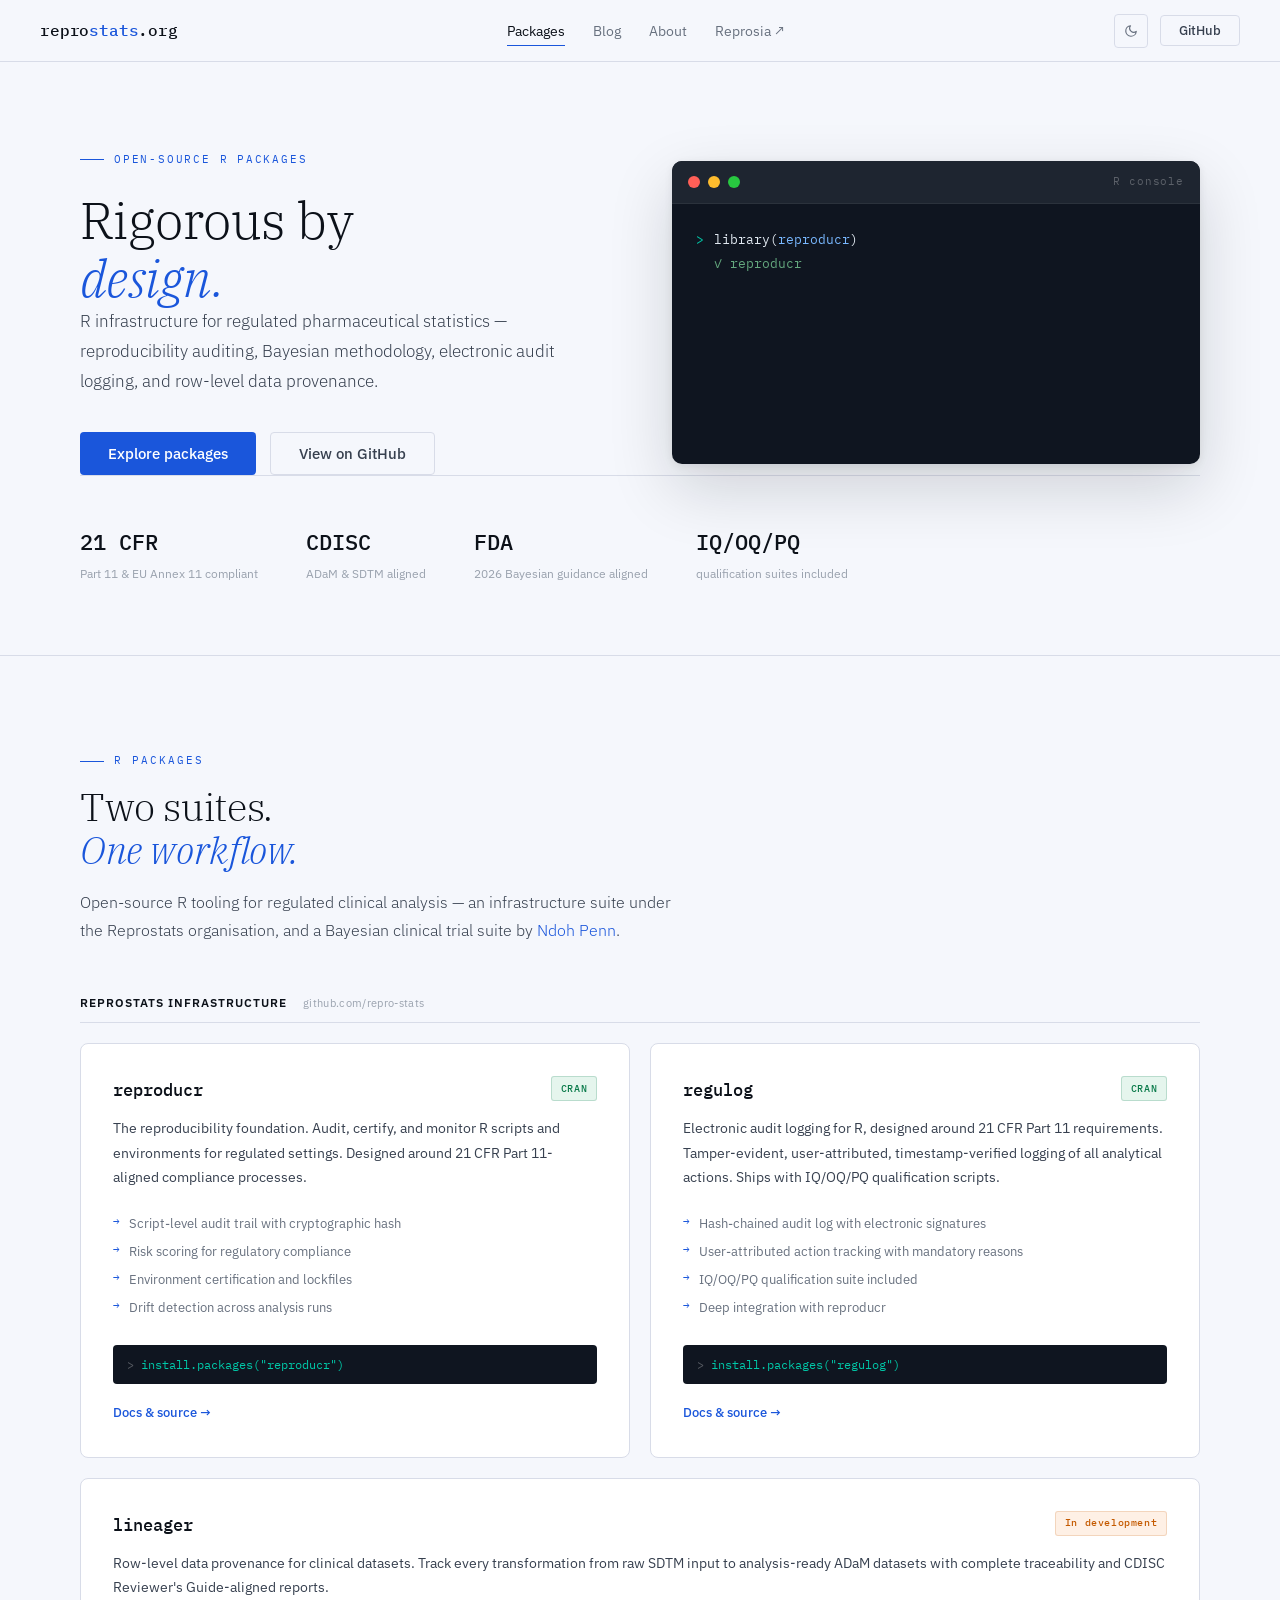
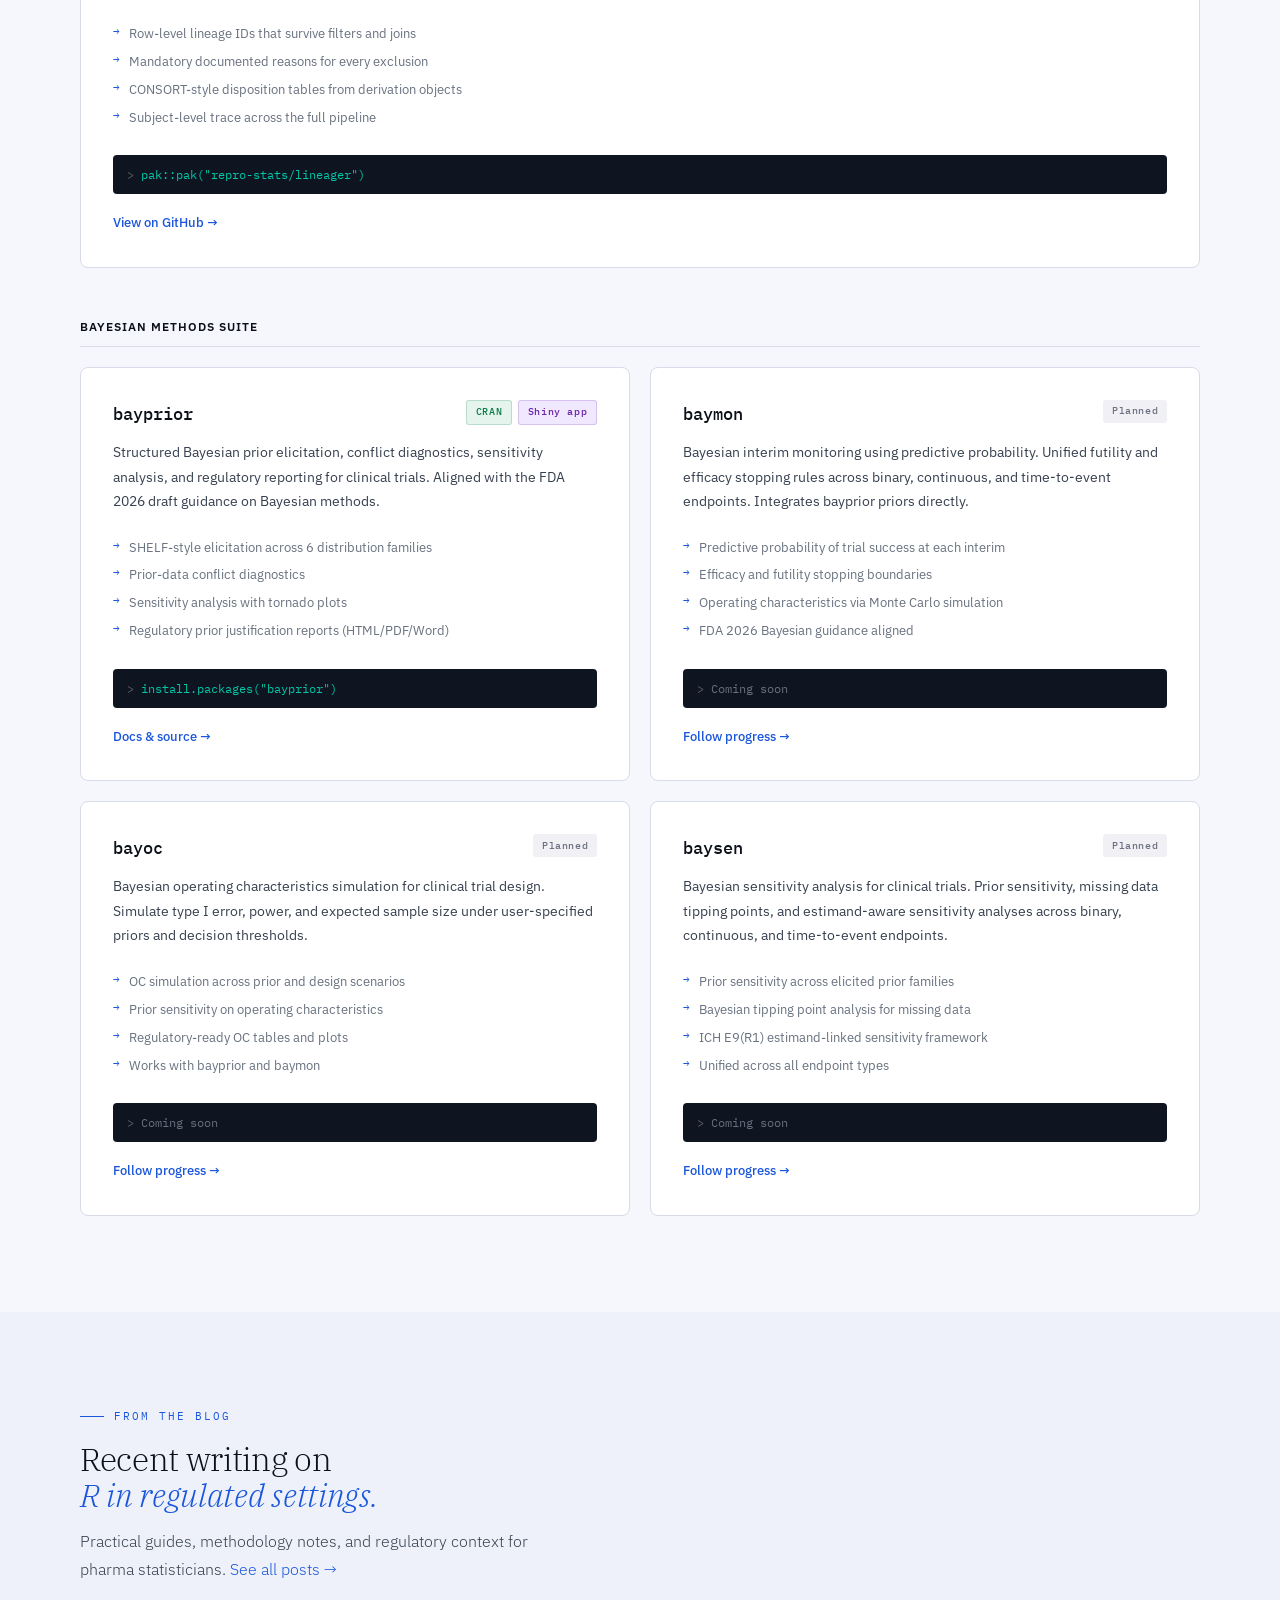
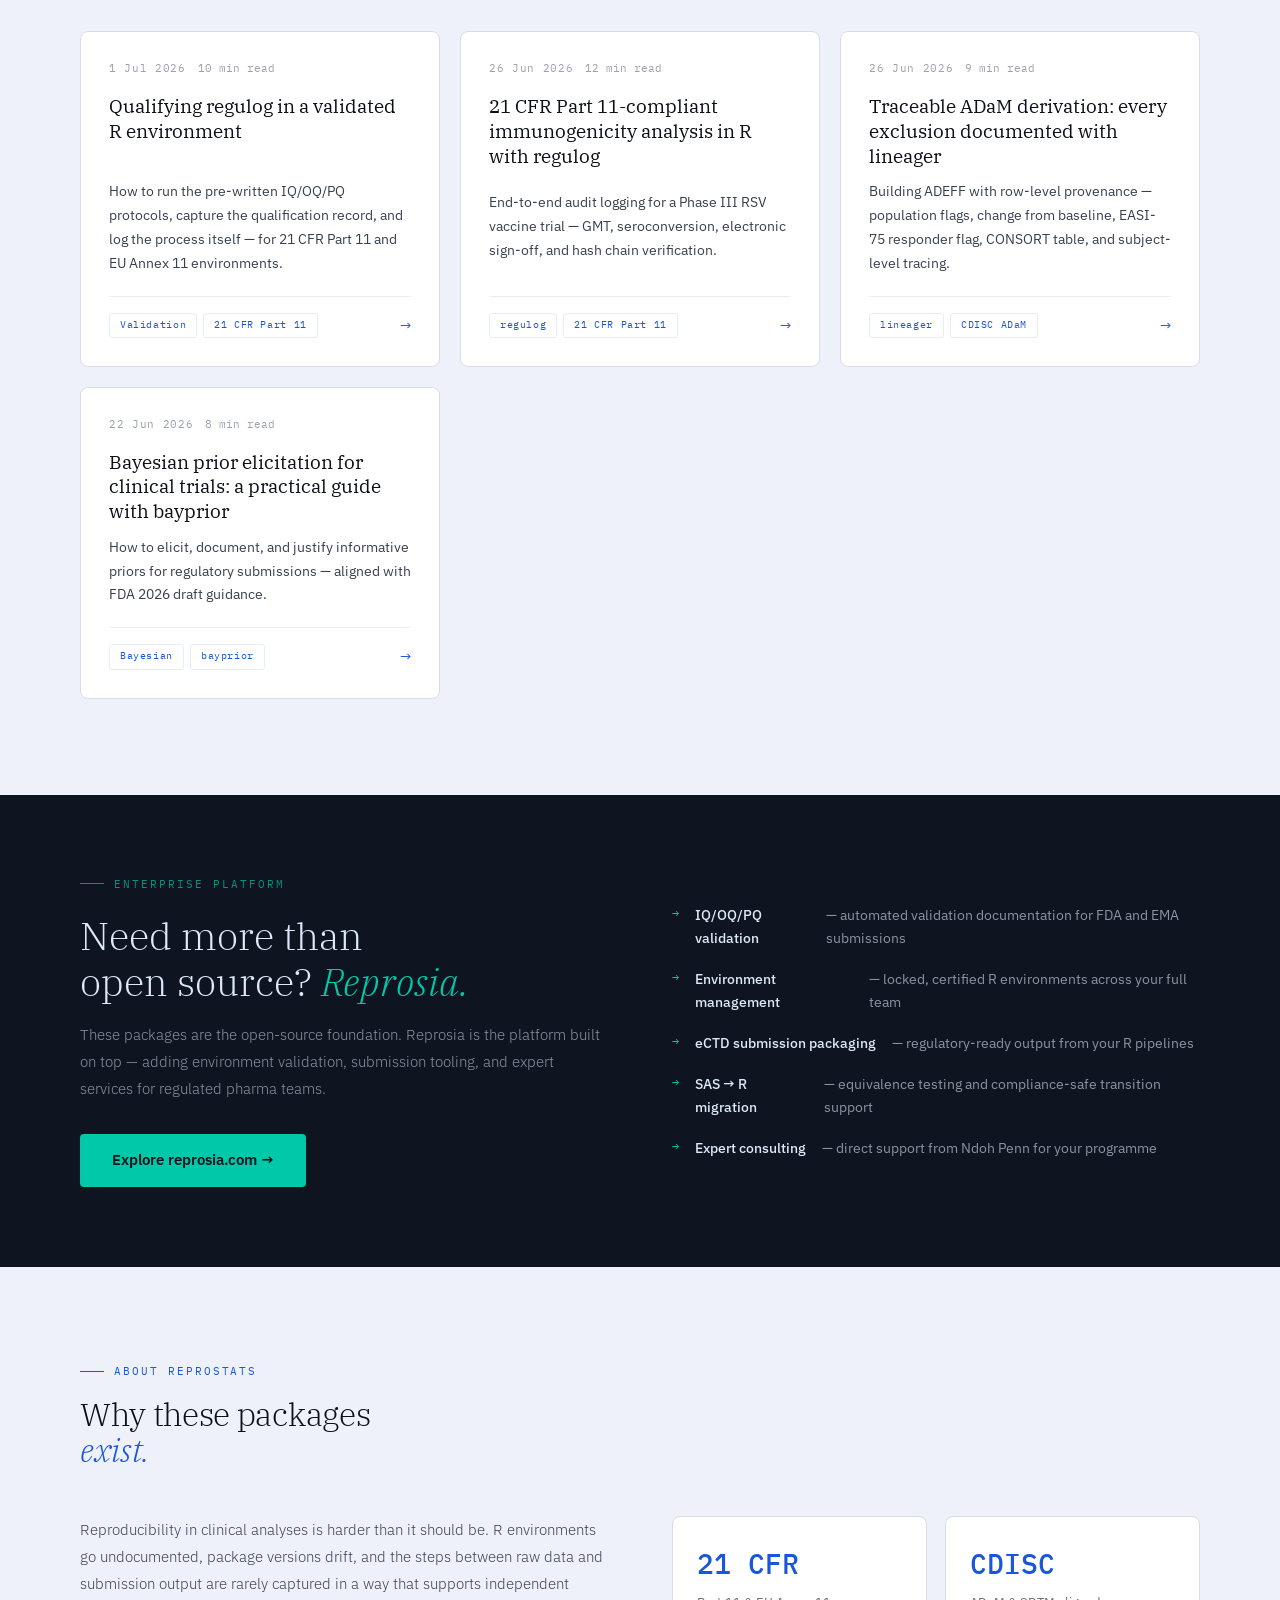
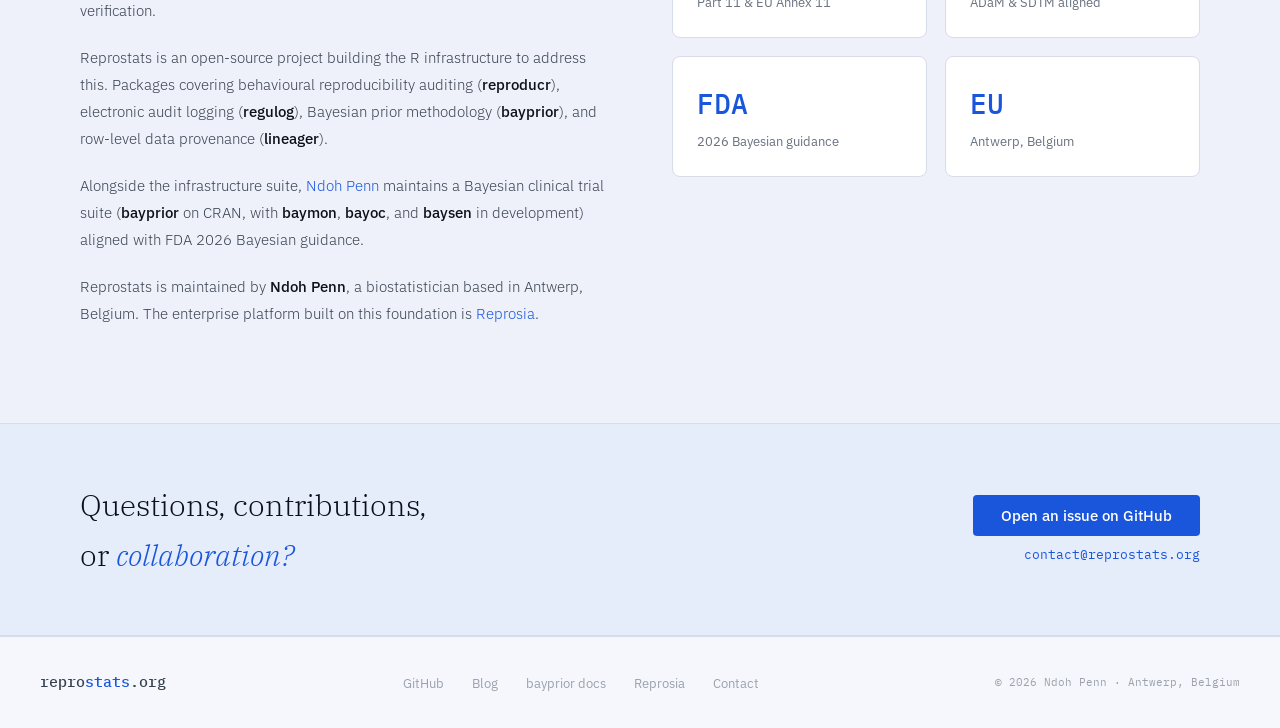
==== index.html @ 1f1418d9 "Update regulog status to CRAN across index.html" ====
<!DOCTYPE html>
<html lang="en" data-theme="light">
<head>
  <meta charset="UTF-8">
  <meta name="viewport" content="width=device-width, initial-scale=1.0">
  <title>Reprostats — Open-Source R for Rigorous Pharma Statistics</title>
  <meta name="description" content="Open-source R packages for reproducible, regulation-ready pharmaceutical data science.">

  <!-- Favicon -->
  <link rel="icon" type="image/svg+xml" href="/favicon.svg">
  <link rel="icon" type="image/x-icon" href="/favicon.ico" sizes="16x16 32x32 48x48">
  <link rel="apple-touch-icon" sizes="180x180" href="/apple-touch-icon.png">
  <link rel="icon" type="image/png" sizes="192x192" href="/favicon-192.png">
  <link rel="icon" type="image/png" sizes="512x512" href="/favicon-512.png">
  <link rel="manifest" href="/site.webmanifest">
  <meta name="theme-color" content="#1a56db">

  <!-- Open Graph / LinkedIn / Discord preview -->
  <meta property="og:type"        content="website" />
  <meta property="og:url"         content="https://reprostats.org/" />
  <meta property="og:site_name"   content="Reprostats" />
  <meta property="og:title"       content="Reprostats — R infrastructure for regulated data science" />
  <meta property="og:description" content="Open-source R packages for reproducibility, audit logging, and data provenance in regulated environments. Explore the docs →">
  <meta property="og:image"       content="https://reprostats.org/logo-social.png" />
  <meta property="og:image:width"  content="1200" />
  <meta property="og:image:height" content="630" />
  <meta property="og:image:alt"   content="Reprostats — reproducible, auditable, traceable" />
  <meta name="twitter:card"       content="summary_large_image" />
  <meta name="twitter:site"       content="@reprostats" />
  <meta name="twitter:title"      content="Reprostats — R infrastructure for regulated data science" />
  <meta name="twitter:description" content="Open-source R packages for reproducibility, audit logging, and data provenance in regulated environments. Explore the docs →">
  <meta name="twitter:image"      content="https://reprostats.org/logo-social.png" />
  <link rel="preconnect" href="https://fonts.googleapis.com">
  <link rel="preconnect" href="https://fonts.gstatic.com" crossorigin>
  <link href="https://fonts.googleapis.com/css2?family=IBM+Plex+Mono:ital,wght@0,400;0,500;1,400&family=IBM+Plex+Sans:wght@300;400;500;600&family=IBM+Plex+Serif:ital,wght@0,300;0,400;0,500;1,300;1,400&display=swap" rel="stylesheet">
  <link rel="stylesheet" href="style.css">
  <style>
    .hero { padding:5.5rem 2.5rem 4.5rem; border-bottom:1px solid var(--rule); }
    .hero-inner { max-width:1120px; margin:0 auto; display:grid; grid-template-columns:1fr 1fr; gap:4rem; align-items:center; }
    .hero-eyebrow { font-family:'IBM Plex Mono',monospace; font-size:0.7rem; color:var(--accent); letter-spacing:0.16em; text-transform:uppercase; margin-bottom:1.5rem; display:flex; align-items:center; gap:0.625rem; }
    .hero-eyebrow::before { content:''; display:block; width:1.5rem; height:1px; background:var(--accent); }
    .hero-sub { font-size:1.0625rem; color:var(--ink-mid); line-height:1.75; margin-bottom:2.25rem; font-weight:300; max-width:480px; }
    .hero-stats-row { max-width:1120px; margin:0 auto; padding-top:3rem; border-top:1px solid var(--rule); display:flex; gap:3rem; flex-wrap:wrap; }
    .hstat-num { font-family:'IBM Plex Mono',monospace; font-size:1.375rem; font-weight:500; color:var(--ink); margin-bottom:0.125rem; }
    .hstat-label { font-size:0.78rem; color:var(--ink-faint); }
    .pkg-grid { display:grid; grid-template-columns:repeat(2,1fr); gap:1.25rem; }
    @media(max-width:768px){ .pkg-grid{grid-template-columns:1fr;} }
    .pkg-suite-label {
      display: flex; align-items: baseline; gap: 1rem;
      margin-bottom: 1.25rem; padding-bottom: 0.6rem;
      border-bottom: 1.5px solid var(--rule);
    }
    .pkg-suite-title {
      font-family: var(--mono); font-size: 0.78rem; font-weight: 600;
      letter-spacing: 0.08em; text-transform: uppercase; color: var(--ink);
    }
    .pkg-suite-sub {
      font-family: var(--mono); font-size: 0.7rem;
      color: var(--ink-faint); letter-spacing: 0.03em;
    }
    .badge-planned { background: #f0f0f5; color: #6b6f80; }
    [data-theme="dark"] .badge-planned { background: #1e2030; color: #6b7099; }
    [data-theme="dark"] .pkg-suite-title { color: var(--ink); }
    [data-theme="dark"] .pkg-suite-sub { color: var(--ink-faint); }
    @media(max-width:640px){ .hero{padding:4rem 1.25rem 3rem;} }
  </style>
</head>
<body>

<nav class="nav">
  <a href="index.html" class="nav-logo">repro<span>stats</span>.org</a>
  <ul class="nav-links">
    <li><a href="index.html" class="active">Packages</a></li>
    <li><a href="blog.html">Blog</a></li>
    <li><a href="#about">About</a></li>
    <li><a href="https://reprosia.com" target="_blank" rel="noopener">Reprosia ↗</a></li>
  </ul>
  <div class="nav-right">
    <button class="theme-toggle" aria-label="Toggle theme">
      <svg class="icon-sun" viewBox="0 0 24 24"><circle cx="12" cy="12" r="5"/><line x1="12" y1="1" x2="12" y2="3"/><line x1="12" y1="21" x2="12" y2="23"/><line x1="4.22" y1="4.22" x2="5.64" y2="5.64"/><line x1="18.36" y1="18.36" x2="19.78" y2="19.78"/><line x1="1" y1="12" x2="3" y2="12"/><line x1="21" y1="12" x2="23" y2="12"/><line x1="4.22" y1="19.78" x2="5.64" y2="18.36"/><line x1="18.36" y1="5.64" x2="19.78" y2="4.22"/></svg>
      <svg class="icon-moon" viewBox="0 0 24 24"><path d="M21 12.79A9 9 0 1 1 11.21 3 7 7 0 0 0 21 12.79z"/></svg>
    </button>
    <a href="https://github.com/repro-stats" class="btn btn-outline btn-sm" target="_blank" rel="noopener">GitHub</a>
  </div>
  <button class="nav-burger" aria-label="Open menu" aria-expanded="false"><span></span><span></span><span></span></button>
</nav>
<nav class="nav-drawer">
  <a href="index.html" class="active">Packages</a>
  <a href="blog.html">Blog</a>
  <a href="#about">About</a>
  <a href="https://reprosia.com" target="_blank" rel="noopener">Reprosia ↗</a>
  <a href="https://github.com/repro-stats" target="_blank" rel="noopener">GitHub</a>
</nav>

<section class="hero">
  <div class="hero-inner">
    <div>
      <div class="hero-eyebrow">Open-source R packages</div>
      <h1 class="display display-xl">Rigorous by<br><em>design.</em></h1>
      <p class="hero-sub">R infrastructure for regulated pharmaceutical statistics — reproducibility auditing, Bayesian methodology, electronic audit logging, and row-level data provenance.</p>
      <div class="btn-group">
        <a href="#packages" class="btn btn-primary">Explore packages</a>
        <a href="https://github.com/repro-stats" class="btn btn-outline" target="_blank" rel="noopener">View on GitHub</a>
      </div>
    </div>
    <div>
      <div class="terminal">
        <div class="terminal-bar">
          <div class="t-dot t-dot-r"></div><div class="t-dot t-dot-y"></div><div class="t-dot t-dot-g"></div>
          <span class="t-bar-label">R console</span>
        </div>
        <div class="terminal-body" id="term-body"></div>
      </div>
    </div>
  </div>
  <div class="hero-stats-row">
    <div><div class="hstat-num">21 CFR</div><div class="hstat-label">Part 11 &amp; EU Annex 11 compliant</div></div>
    <div><div class="hstat-num">CDISC</div><div class="hstat-label">ADaM &amp; SDTM aligned</div></div>
    <div><div class="hstat-num">FDA</div><div class="hstat-label">2026 Bayesian guidance aligned</div></div>
    <div><div class="hstat-num">IQ/OQ/PQ</div><div class="hstat-label">qualification suites included</div></div>
  </div>
</section>

<section class="section" id="packages">
  <div class="container">
    <div class="eyebrow">R packages</div>
    <h2 class="display display-lg" style="margin-bottom:1rem">Two suites.<br><em>One workflow.</em></h2>
    <p style="font-size:1rem;color:var(--ink-mid);max-width:600px;line-height:1.75;font-weight:300;margin-bottom:3rem">
      Open-source R tooling for regulated clinical analysis — an infrastructure suite under the Reprostats organisation,
      and a Bayesian clinical trial suite by <a href="https://reprostats.org/#about" target="_blank" rel="noopener" style="color:var(--accent)">Ndoh Penn</a>.
    </p>

    <!-- ── Infrastructure suite ── -->
    <div class="pkg-suite-label">
      <span class="pkg-suite-title">Reprostats Infrastructure</span>
      <span class="pkg-suite-sub">github.com/repro-stats</span>
    </div>
    <div class="pkg-grid" style="margin-bottom:3rem">
      <div class="pkg-card reveal">
        <div class="pkg-header"><span class="pkg-name">reproducr</span><div class="pkg-badges"><span class="badge badge-cran">CRAN</span></div></div>
        <p class="pkg-desc">The reproducibility foundation. Audit, certify, and monitor R scripts and environments for regulated settings. Designed around 21 CFR Part 11-aligned compliance processes.</p>
        <ul class="pkg-feats">
          <li>Script-level audit trail with cryptographic hash</li>
          <li>Risk scoring for regulatory compliance</li>
          <li>Environment certification and lockfiles</li>
          <li>Drift detection across analysis runs</li>
        </ul>
        <div class="pkg-install"><span class="prompt">&gt; </span>install.packages("reproducr")</div>
        <a href="https://repro-stats.github.io/reproducr/" class="pkg-link" target="_blank" rel="noopener">Docs &amp; source →</a>
      </div>

      <div class="pkg-card reveal reveal-d1">
        <div class="pkg-header"><span class="pkg-name">regulog</span><div class="pkg-badges"><span class="badge badge-cran">CRAN</span></div></div>
        <p class="pkg-desc">Electronic audit logging for R, designed around 21 CFR Part 11 requirements. Tamper-evident, user-attributed, timestamp-verified logging of all analytical actions. Ships with IQ/OQ/PQ qualification scripts.</p>
        <ul class="pkg-feats">
          <li>Hash-chained audit log with electronic signatures</li>
          <li>User-attributed action tracking with mandatory reasons</li>
          <li>IQ/OQ/PQ qualification suite included</li>
          <li>Deep integration with reproducr</li>
        </ul>
        <div class="pkg-install"><span class="prompt">&gt; </span>install.packages("regulog")</div>
        <a href="https://repro-stats.github.io/regulog/" class="pkg-link" target="_blank" rel="noopener">Docs &amp; source →</a>
      </div>

      <div class="pkg-card reveal reveal-d2" style="grid-column: 1 / -1">
        <div class="pkg-header"><span class="pkg-name">lineager</span><div class="pkg-badges"><span class="badge badge-dev">In development</span></div></div>
        <p class="pkg-desc">Row-level data provenance for clinical datasets. Track every transformation from raw SDTM input to analysis-ready ADaM datasets with complete traceability and CDISC Reviewer's Guide-aligned reports.</p>
        <ul class="pkg-feats">
          <li>Row-level lineage IDs that survive filters and joins</li>
          <li>Mandatory documented reasons for every exclusion</li>
          <li>CONSORT-style disposition tables from derivation objects</li>
          <li>Subject-level trace across the full pipeline</li>
        </ul>
        <div class="pkg-install"><span class="prompt">&gt; </span>pak::pak("repro-stats/lineager")</div>
        <a href="https://github.com/repro-stats/lineager" class="pkg-link" target="_blank" rel="noopener">View on GitHub →</a>
      </div>
    </div>

    <!-- ── Bayesian suite ── -->
    <div class="pkg-suite-label">
      <span class="pkg-suite-title">Bayesian Methods Suite</span>
    </div>
    <div class="pkg-grid">
      <div class="pkg-card reveal">
        <div class="pkg-header"><span class="pkg-name">bayprior</span><div class="pkg-badges"><span class="badge badge-cran">CRAN</span><span class="badge badge-shiny">Shiny app</span></div></div>
        <p class="pkg-desc">Structured Bayesian prior elicitation, conflict diagnostics, sensitivity analysis, and regulatory reporting for clinical trials. Aligned with the FDA 2026 draft guidance on Bayesian methods.</p>
        <ul class="pkg-feats">
          <li>SHELF-style elicitation across 6 distribution families</li>
          <li>Prior-data conflict diagnostics</li>
          <li>Sensitivity analysis with tornado plots</li>
          <li>Regulatory prior justification reports (HTML/PDF/Word)</li>
        </ul>
        <div class="pkg-install"><span class="prompt">&gt; </span>install.packages("bayprior")</div>
        <a href="https://ndohpenngit.github.io/bayprior/" class="pkg-link" target="_blank" rel="noopener">Docs &amp; source →</a>
      </div>

      <div class="pkg-card reveal reveal-d1">
        <div class="pkg-header"><span class="pkg-name">baymon</span><div class="pkg-badges"><span class="badge badge-planned">Planned</span></div></div>
        <p class="pkg-desc">Bayesian interim monitoring using predictive probability. Unified futility and efficacy stopping rules across binary, continuous, and time-to-event endpoints. Integrates bayprior priors directly.</p>
        <ul class="pkg-feats">
          <li>Predictive probability of trial success at each interim</li>
          <li>Efficacy and futility stopping boundaries</li>
          <li>Operating characteristics via Monte Carlo simulation</li>
          <li>FDA 2026 Bayesian guidance aligned</li>
        </ul>
        <div class="pkg-install"><span class="prompt">&gt; </span><span style="color:var(--ink-soft)">Coming soon</span></div>
        <a href="https://github.com/repro-stats" class="pkg-link" target="_blank" rel="noopener">Follow progress →</a>
      </div>

      <div class="pkg-card reveal reveal-d2">
        <div class="pkg-header"><span class="pkg-name">bayoc</span><div class="pkg-badges"><span class="badge badge-planned">Planned</span></div></div>
        <p class="pkg-desc">Bayesian operating characteristics simulation for clinical trial design. Simulate type I error, power, and expected sample size under user-specified priors and decision thresholds.</p>
        <ul class="pkg-feats">
          <li>OC simulation across prior and design scenarios</li>
          <li>Prior sensitivity on operating characteristics</li>
          <li>Regulatory-ready OC tables and plots</li>
          <li>Works with bayprior and baymon</li>
        </ul>
        <div class="pkg-install"><span class="prompt">&gt; </span><span style="color:var(--ink-soft)">Coming soon</span></div>
        <a href="https://github.com/repro-stats" class="pkg-link" target="_blank" rel="noopener">Follow progress →</a>
      </div>

      <div class="pkg-card reveal reveal-d3">
        <div class="pkg-header"><span class="pkg-name">baysen</span><div class="pkg-badges"><span class="badge badge-planned">Planned</span></div></div>
        <p class="pkg-desc">Bayesian sensitivity analysis for clinical trials. Prior sensitivity, missing data tipping points, and estimand-aware sensitivity analyses across binary, continuous, and time-to-event endpoints.</p>
        <ul class="pkg-feats">
          <li>Prior sensitivity across elicited prior families</li>
          <li>Bayesian tipping point analysis for missing data</li>
          <li>ICH E9(R1) estimand-linked sensitivity framework</li>
          <li>Unified across all endpoint types</li>
        </ul>
        <div class="pkg-install"><span class="prompt">&gt; </span><span style="color:var(--ink-soft)">Coming soon</span></div>
        <a href="https://github.com/repro-stats" class="pkg-link" target="_blank" rel="noopener">Follow progress →</a>
      </div>
    </div>
  </div>
</section>

<section class="section section-alt">
  <div class="container">
    <div class="eyebrow">From the blog</div>
    <h2 class="display display-md" style="margin-bottom:0.875rem">Recent writing on<br><em>R in regulated settings.</em></h2>
    <p style="font-size:1rem;color:var(--ink-mid);max-width:480px;line-height:1.75;font-weight:300;margin-bottom:3rem">Practical guides, methodology notes, and regulatory context for pharma statisticians. <a href="blog.html" style="color:var(--accent)">See all posts →</a></p>
    <div class="blog-grid reveal">
      <a href="blog/qualifying-regulog-validated-environment.html" class="blog-card">
        <div class="blog-meta"><span class="blog-date">1 Jul 2026</span><span class="blog-read">10 min read</span></div>
        <h3>Qualifying regulog in a validated R environment</h3>
        <p>How to run the pre-written IQ/OQ/PQ protocols, capture the qualification record, and log the process itself — for 21 CFR Part 11 and EU Annex 11 environments.</p>
        <div class="blog-card-footer"><div class="blog-tags"><span class="tag">Validation</span><span class="tag">21 CFR Part 11</span></div><span class="blog-arrow">→</span></div>
      </a>
      <a href="blog/regulog-vaccine-immunogenicity.html" class="blog-card">
        <div class="blog-meta"><span class="blog-date">26 Jun 2026</span><span class="blog-read">12 min read</span></div>
        <h3>21 CFR Part 11-compliant immunogenicity analysis in R with regulog</h3>
        <p>End-to-end audit logging for a Phase III RSV vaccine trial — GMT, seroconversion, electronic sign-off, and hash chain verification.</p>
        <div class="blog-card-footer"><div class="blog-tags"><span class="tag">regulog</span><span class="tag">21 CFR Part 11</span></div><span class="blog-arrow">→</span></div>
      </a>
      <a href="blog/lineager-dermatology.html" class="blog-card">
        <div class="blog-meta"><span class="blog-date">26 Jun 2026</span><span class="blog-read">9 min read</span></div>
        <h3>Traceable ADaM derivation: every exclusion documented with lineager</h3>
        <p>Building ADEFF with row-level provenance — population flags, change from baseline, EASI-75 responder flag, CONSORT table, and subject-level tracing.</p>
        <div class="blog-card-footer"><div class="blog-tags"><span class="tag">lineager</span><span class="tag">CDISC ADaM</span></div><span class="blog-arrow">→</span></div>
      </a>
      <a href="blog/bayesian-priors-clinical-trials.html" class="blog-card">
        <div class="blog-meta"><span class="blog-date">22 Jun 2026</span><span class="blog-read">8 min read</span></div>
        <h3>Bayesian prior elicitation for clinical trials: a practical guide with bayprior</h3>
        <p>How to elicit, document, and justify informative priors for regulatory submissions — aligned with FDA 2026 draft guidance.</p>
        <div class="blog-card-footer"><div class="blog-tags"><span class="tag">Bayesian</span><span class="tag">bayprior</span></div><span class="blog-arrow">→</span></div>
      </a>
    </div>
  </div>
</section>

<div class="reprosia-bridge">
  <div class="bridge-inner">
    <div>
      <div class="bridge-eyebrow">Enterprise platform</div>
      <h2 class="bridge-h">Need more than<br>open source? <em>Reprosia.</em></h2>
      <p class="bridge-p">These packages are the open-source foundation. Reprosia is the platform built on top — adding environment validation, submission tooling, and expert services for regulated pharma teams.</p>
      <a href="https://reprosia.com" class="btn-teal" target="_blank" rel="noopener">Explore reprosia.com →</a>
    </div>
    <ul class="bridge-features">
      <li><strong>IQ/OQ/PQ validation</strong> — automated validation documentation for FDA and EMA submissions</li>
      <li><strong>Environment management</strong> — locked, certified R environments across your full team</li>
      <li><strong>eCTD submission packaging</strong> — regulatory-ready output from your R pipelines</li>
      <li><strong>SAS → R migration</strong> — equivalence testing and compliance-safe transition support</li>
      <li><strong>Expert consulting</strong> — direct support from Ndoh Penn for your programme</li>
    </ul>
  </div>
</div>

<section class="section section-alt" id="about">
  <div class="container">
    <div class="eyebrow">About Reprostats</div>
    <h2 class="display display-md" style="margin-bottom:3rem">Why these packages<br><em>exist.</em></h2>
    <div class="about-layout reveal">
      <div class="about-prose">
        <p>Reproducibility in clinical analyses is harder than it should be. R environments go undocumented, package versions drift, and the steps between raw data and submission output are rarely captured in a way that supports independent verification.</p>
        <p>Reprostats is an open-source project building the R infrastructure to address this. Packages covering behavioural reproducibility auditing (<strong>reproducr</strong>), electronic audit logging (<strong>regulog</strong>), Bayesian prior methodology (<strong>bayprior</strong>), and row-level data provenance (<strong>lineager</strong>).</p>
        <p>Alongside the infrastructure suite, <a href="https://reprostats.org/#about" target="_blank" style="color:var(--accent)">Ndoh Penn</a> maintains a Bayesian clinical trial suite (<strong>bayprior</strong> on CRAN, with <strong>baymon</strong>, <strong>bayoc</strong>, and <strong>baysen</strong> in development) aligned with FDA 2026 Bayesian guidance.</p>
        <p>Reprostats is maintained by <strong>Ndoh Penn</strong>, a biostatistician based in Antwerp, Belgium. The enterprise platform built on this foundation is <a href="https://reprosia.com" target="_blank" rel="noopener">Reprosia</a>.</p>
      </div>
      <div class="about-stats">
        <div class="astat"><div class="astat-num">21 CFR</div><div class="astat-label">Part 11 &amp; EU Annex 11</div></div>
        <div class="astat"><div class="astat-num">CDISC</div><div class="astat-label">ADaM &amp; SDTM aligned</div></div>
        <div class="astat"><div class="astat-num">FDA</div><div class="astat-label">2026 Bayesian guidance</div></div>
        <div class="astat"><div class="astat-num">EU</div><div class="astat-label">Antwerp, Belgium</div></div>
      </div>
    </div>
  </div>
</section>

<div class="cta-strip">
  <div class="cta-strip-inner">
    <h2>Questions, contributions,<br>or <em>collaboration?</em></h2>
    <div class="cta-right">
      <a href="https://github.com/repro-stats" class="btn btn-primary" target="_blank" rel="noopener">Open an issue on GitHub</a>
      <p class="cta-email"><a href="mailto:contact@reprostats.org">contact@reprostats.org</a></p>
    </div>
  </div>
</div>

<footer>
  <a href="/" class="footer-logo">repro<span>stats</span>.org</a>
  <ul class="footer-links">
    <li><a href="https://github.com/repro-stats" target="_blank" rel="noopener">GitHub</a></li>
    <li><a href="blog.html">Blog</a></li>
    <li><a href="https://ndohpenngit.github.io/bayprior/" target="_blank" rel="noopener">bayprior docs</a></li>
    <li><a href="https://reprosia.com" target="_blank" rel="noopener">Reprosia</a></li>
    <li><a href="mailto:contact@reprostats.org">Contact</a></li>
  </ul>
  <span class="footer-copy">© 2026 Ndoh Penn · Antwerp, Belgium</span>
</footer>

<script src="main.js"></script>
</body>
</html>
---- style.css ----
/* ═══════════════════════════════════════════════
   ReproStats — Design System
   reprostats.org
   ═══════════════════════════════════════════════ */

*, *::before, *::after { box-sizing: border-box; margin: 0; padding: 0; }

/* ─── THEME TOKENS ─── */
:root {
  /* Light (default) */
  --ink:        #0c1119;
  --ink-mid:    #37404f;
  --ink-soft:   #68717f;
  --ink-faint:  #9aa2ae;
  --rule:       #d8dce8;
  --rule-soft:  #eceef5;
  --bg:         #f5f7fc;
  --bg-card:    #ffffff;
  --bg-alt:     #eef1f9;
  --accent:     #1a56db;
  --accent-lt:  #e5ecfb;
  --accent-dim: rgba(26,86,219,0.07);
  --green:      #0a7a4a;
  --green-lt:   #e5f5ed;
  --orange:     #c45a00;
  --orange-lt:  #fef0e5;
  --purple-lt:  #f0e8ff;
  --purple:     #6b21a8;
  --nav-bg:     rgba(245,247,252,0.92);
  --shadow:     rgba(12,17,25,0.08);
}

:root[data-theme="dark"] {
  --ink:        #d8e6f5;
  --ink-mid:    #8aa4c0;
  --ink-soft:   #4a6480;
  --ink-faint:  #2d4560;
  --rule:       rgba(255,255,255,0.09);
  --rule-soft:  rgba(255,255,255,0.05);
  --bg:         #0f1520;
  --bg-card:    #161f2e;
  --bg-alt:     #131b28;
  --accent:     #5a90f5;
  --accent-lt:  rgba(90,144,245,0.12);
  --accent-dim: rgba(90,144,245,0.08);
  --green:      #34d399;
  --green-lt:   rgba(52,211,153,0.1);
  --orange:     #fb923c;
  --orange-lt:  rgba(251,146,60,0.1);
  --purple-lt:  rgba(167,139,250,0.12);
  --purple:     #a78bfa;
  --nav-bg:     rgba(15,21,32,0.90);
  --shadow:     rgba(0,0,0,0.3);
}

/* Smooth theme transitions */
body, body * {
  transition: background-color 0.3s ease, color 0.3s ease, border-color 0.3s ease;
}
.reveal, canvas, .terminal { transition: none !important; }

/* ─── BASE ─── */
html { scroll-behavior: smooth; font-size: 16px; }

body {
  background: var(--bg);
  color: var(--ink);
  font-family: 'IBM Plex Sans', sans-serif;
  line-height: 1.65;
  overflow-x: hidden;
  -webkit-font-smoothing: antialiased;
}

img { max-width: 100%; display: block; }
a { text-decoration: none; color: inherit; }

/* ─── TYPOGRAPHY ─── */
.display {
  font-family: 'IBM Plex Serif', serif;
  font-weight: 300;
  line-height: 1.12;
  letter-spacing: -0.01em;
  color: var(--ink);
}
.display em { font-style: italic; color: var(--accent); }
.display-xl { font-size: clamp(2.5rem, 4vw, 3.75rem); }
.display-lg { font-size: clamp(2rem, 3vw, 3rem); }
.display-md { font-size: clamp(1.625rem, 2.5vw, 2.25rem); }
.display-sm { font-size: clamp(1.25rem, 2vw, 1.625rem); }

.eyebrow {
  font-family: 'IBM Plex Mono', monospace;
  font-size: 0.68rem;
  color: var(--accent);
  letter-spacing: 0.18em;
  text-transform: uppercase;
  margin-bottom: 1rem;
  display: flex;
  align-items: center;
  gap: 0.625rem;
}
.eyebrow::before {
  content: '';
  display: block;
  width: 1.5rem; height: 1px;
  background: var(--accent);
  flex-shrink: 0;
}

/* ─── LAYOUT ─── */
.container { max-width: 1120px; margin: 0 auto; }
.section     { padding: 6rem 2.5rem; }
.section-sm  { padding: 4rem 2.5rem; }
.section-alt { background: var(--bg-alt); }

/* ─── BUTTONS ─── */
.btn {
  display: inline-flex;
  align-items: center;
  gap: 0.5rem;
  padding: 0.8125rem 1.75rem;
  border-radius: 4px;
  font-size: 0.9375rem;
  font-weight: 500;
  cursor: pointer;
  border: none;
  transition: background 0.2s, color 0.2s, border-color 0.2s, transform 0.2s, box-shadow 0.2s !important;
  text-decoration: none;
  line-height: 1;
}
.btn:hover { transform: translateY(-1px); }
.btn-primary { background: var(--accent); color: #fff; }
.btn-primary:hover { background: #1648c0; box-shadow: 0 6px 20px rgba(26,86,219,0.25); }
[data-theme="dark"] .btn-primary:hover { background: #4a80e0; }
.btn-outline { border: 1px solid var(--rule); color: var(--ink-mid); background: transparent; }
.btn-outline:hover { border-color: var(--ink-mid); color: var(--ink); }
.btn-sm { padding: 0.5rem 1.125rem; font-size: 0.8125rem; }
.btn-group { display: flex; gap: 0.875rem; flex-wrap: wrap; }

/* ─── BADGES ─── */
.badge {
  font-family: 'IBM Plex Mono', monospace;
  font-size: 0.62rem;
  font-weight: 500;
  letter-spacing: 0.06em;
  padding: 0.2rem 0.55rem;
  border-radius: 3px;
  flex-shrink: 0;
}
.badge-cran   { background: var(--green-lt);  color: var(--green);  border: 1px solid rgba(10,122,74,0.2); }
.badge-dev    { background: var(--orange-lt); color: var(--orange); border: 1px solid rgba(196,90,0,0.18); }
.badge-shiny  { background: var(--purple-lt); color: var(--purple); border: 1px solid rgba(107,33,168,0.2); }

[data-theme="dark"] .badge-cran  { border-color: rgba(52,211,153,0.25); }
[data-theme="dark"] .badge-dev   { border-color: rgba(251,146,60,0.25); }
[data-theme="dark"] .badge-shiny { border-color: rgba(167,139,250,0.25); }

/* ─── TAG ─── */
.tag {
  display: inline-block;
  font-family: 'IBM Plex Mono', monospace;
  font-size: 0.64rem;
  color: var(--accent);
  border: 1px solid var(--accent-lt);
  padding: 0.2rem 0.625rem;
  border-radius: 3px;
  letter-spacing: 0.06em;
}

/* ─── NAV ─── */
.nav {
  position: sticky;
  top: 0;
  z-index: 200;
  background: var(--nav-bg);
  backdrop-filter: blur(16px);
  -webkit-backdrop-filter: blur(16px);
  border-bottom: 1px solid var(--rule);
  padding: 0 2.5rem;
  height: 62px;
  display: flex;
  align-items: center;
  justify-content: space-between;
  gap: 1.5rem;
}

.nav-logo {
  font-family: 'IBM Plex Mono', monospace;
  font-size: 1rem;
  font-weight: 500;
  color: var(--ink);
  letter-spacing: -0.01em;
  flex-shrink: 0;
}
.nav-logo span { color: var(--accent); }

.nav-links {
  display: flex;
  gap: 1.75rem;
  list-style: none;
  align-items: center;
  flex: 1;
  justify-content: center;
}
.nav-links a {
  color: var(--ink-soft);
  font-size: 0.875rem;
  transition: color 0.2s;
  position: relative;
  padding-bottom: 2px;
}
.nav-links a:hover { color: var(--ink); }
.nav-links a.active { color: var(--ink); }
.nav-links a.active::after {
  content: '';
  position: absolute;
  bottom: -4px; left: 0; right: 0;
  height: 1px;
  background: var(--accent);
}

.nav-right {
  display: flex;
  align-items: center;
  gap: 0.75rem;
  flex-shrink: 0;
}

/* Theme toggle */
.theme-toggle {
  background: none;
  border: 1px solid var(--rule);
  border-radius: 4px;
  width: 34px; height: 34px;
  display: flex;
  align-items: center;
  justify-content: center;
  cursor: pointer;
  color: var(--ink-soft);
  transition: border-color 0.2s, color 0.2s, transform 0.3s !important;
}
.theme-toggle:hover { border-color: var(--accent); color: var(--accent); transform: rotate(20deg); }
.theme-toggle svg { width: 14px; height: 14px; stroke: currentColor; fill: none; stroke-width: 2; stroke-linecap: round; stroke-linejoin: round; }
.icon-sun  { display: none; }
.icon-moon { display: block; }
[data-theme="dark"] .icon-sun  { display: block; }
[data-theme="dark"] .icon-moon { display: none; }

/* Mobile burger */
.nav-burger {
  display: none;
  background: none;
  border: 1px solid var(--rule);
  border-radius: 4px;
  width: 34px; height: 34px;
  align-items: center;
  justify-content: center;
  flex-direction: column;
  gap: 4px;
  padding: 8px;
  cursor: pointer;
  color: var(--ink-soft);
}
.nav-burger span {
  display: block;
  height: 1.5px;
  background: currentColor;
  border-radius: 1px;
  transition: transform 0.25s, opacity 0.25s !important;
  width: 100%;
}
.nav-burger.open span:nth-child(1) { transform: translateY(5.5px) rotate(45deg); }
.nav-burger.open span:nth-child(2) { opacity: 0; }
.nav-burger.open span:nth-child(3) { transform: translateY(-5.5px) rotate(-45deg); }

.nav-drawer {
  display: none;
  position: fixed;
  top: 62px; left: 0; right: 0;
  background: var(--bg-card);
  border-bottom: 1px solid var(--rule);
  padding: 1.25rem 1.75rem 1.75rem;
  z-index: 199;
  flex-direction: column;
  gap: 1.125rem;
}
.nav-drawer.open { display: flex; }
.nav-drawer a { color: var(--ink-mid); font-size: 1rem; transition: color 0.2s; }
.nav-drawer a:hover, .nav-drawer a.active { color: var(--ink); }

/* ─── PAGE HERO ─── */
.page-hero {
  padding: 5.5rem 2.5rem 4.5rem;
  border-bottom: 1px solid var(--rule);
}
.page-hero-inner { max-width: 1120px; margin: 0 auto; }
.page-hero .lead {
  font-size: 1.0625rem;
  color: var(--ink-mid);
  max-width: 520px;
  line-height: 1.75;
  font-weight: 300;
  margin: 1rem 0 2rem;
}

/* ─── PACKAGE CARDS ─── */
.pkg-grid {
  display: grid;
  grid-template-columns: repeat(2, 1fr);
  gap: 1.25rem;
}

.pkg-card {
  background: var(--bg-card);
  border: 1px solid var(--rule);
  border-radius: 8px;
  padding: 2rem;
  transition: border-color 0.25s, box-shadow 0.25s, transform 0.25s !important;
}
.pkg-card:hover {
  border-color: var(--accent-lt);
  box-shadow: 0 8px 32px var(--shadow);
  transform: translateY(-3px);
}

.pkg-header {
  display: flex;
  align-items: flex-start;
  justify-content: space-between;
  gap: 1rem;
  margin-bottom: 0.75rem;
}

.pkg-name {
  font-family: 'IBM Plex Mono', monospace;
  font-size: 1.0625rem;
  font-weight: 500;
  color: var(--ink);
}

.pkg-badges { display: flex; gap: 0.375rem; flex-wrap: wrap; }

.pkg-desc {
  font-size: 0.9rem;
  color: var(--ink-mid);
  line-height: 1.7;
  margin-bottom: 1.25rem;
}

.pkg-feats { list-style: none; margin-bottom: 1.5rem; }
.pkg-feats li {
  font-size: 0.8125rem;
  color: var(--ink-soft);
  padding: 0.2rem 0 0.2rem 1rem;
  position: relative;
}
.pkg-feats li::before {
  content: '→';
  position: absolute;
  left: 0;
  color: var(--accent);
  font-family: 'IBM Plex Mono', monospace;
  font-size: 0.68rem;
}

.pkg-install {
  background: #0f1520;
  color: #00c8a8;
  font-family: 'IBM Plex Mono', monospace;
  font-size: 0.73rem;
  padding: 0.625rem 0.875rem;
  border-radius: 4px;
  margin-bottom: 0.875rem;
  user-select: all;
}
[data-theme="dark"] .pkg-install { background: #060d18; }
.pkg-install .prompt { color: rgba(255,255,255,0.3); }

.pkg-link {
  font-size: 0.8125rem;
  color: var(--accent);
  font-weight: 500;
  display: inline-block;
  transition: text-decoration 0.2s;
}
.pkg-link:hover { text-decoration: underline; }

/* ─── BLOG CARDS ─── */
.blog-grid {
  display: grid;
  grid-template-columns: repeat(3, 1fr);
  gap: 1.25rem;
}

.blog-card {
  background: var(--bg-card);
  border: 1px solid var(--rule);
  border-radius: 8px;
  padding: 1.75rem;
  display: flex;
  flex-direction: column;
  transition: border-color 0.25s, transform 0.25s, box-shadow 0.25s !important;
  text-decoration: none;
  color: inherit;
}
.blog-card:hover {
  border-color: var(--accent-lt);
  transform: translateY(-3px);
  box-shadow: 0 8px 32px var(--shadow);
}

.blog-meta {
  display: flex;
  align-items: center;
  gap: 0.75rem;
  margin-bottom: 1rem;
  flex-wrap: wrap;
}

.blog-date {
  font-family: 'IBM Plex Mono', monospace;
  font-size: 0.68rem;
  color: var(--ink-faint);
  letter-spacing: 0.06em;
}

.blog-read {
  font-family: 'IBM Plex Mono', monospace;
  font-size: 0.68rem;
  color: var(--ink-faint);
}

.blog-card h3 {
  font-family: 'IBM Plex Serif', serif;
  font-size: 1.1875rem;
  font-weight: 400;
  color: var(--ink);
  margin-bottom: 0.75rem;
  line-height: 1.3;
  flex: 1;
}

.blog-card p {
  font-size: 0.875rem;
  color: var(--ink-mid);
  line-height: 1.7;
  margin-bottom: 1.25rem;
  flex: 1;
}

.blog-card-footer {
  display: flex;
  align-items: center;
  justify-content: space-between;
  margin-top: auto;
  padding-top: 1rem;
  border-top: 1px solid var(--rule-soft);
}

.blog-tags { display: flex; gap: 0.375rem; flex-wrap: wrap; }

.blog-arrow {
  font-size: 0.875rem;
  color: var(--accent);
  flex-shrink: 0;
}

/* ─── ABOUT SECTION ─── */
.about-layout {
  display: grid;
  grid-template-columns: 1fr 1fr;
  gap: 4rem;
  align-items: start;
}

.about-prose p {
  font-size: 0.9375rem;
  color: var(--ink-mid);
  line-height: 1.8;
  margin-bottom: 1.25rem;
  font-weight: 300;
}
.about-prose p:last-child { margin-bottom: 0; }
.about-prose strong { color: var(--ink); font-weight: 500; }
.about-prose a { color: var(--accent); }

.about-stats {
  display: grid;
  grid-template-columns: 1fr 1fr;
  gap: 1.125rem;
}

.astat {
  background: var(--bg-card);
  border: 1px solid var(--rule);
  border-radius: 8px;
  padding: 1.5rem;
}
.astat-num {
  font-family: 'IBM Plex Mono', monospace;
  font-size: 1.75rem;
  font-weight: 500;
  color: var(--accent);
  margin-bottom: 0.375rem;
}
.astat-label { font-size: 0.8125rem; color: var(--ink-soft); line-height: 1.45; }

/* ─── REPROSIA BRIDGE ─── */
.reprosia-bridge {
  background: #0f1520;
  padding: 5rem 2.5rem;
}
[data-theme="dark"] .reprosia-bridge { background: #060d18; }

.bridge-inner {
  max-width: 1120px;
  margin: 0 auto;
  display: grid;
  grid-template-columns: 1fr 1fr;
  gap: 4rem;
  align-items: center;
}

.bridge-eyebrow {
  font-family: 'IBM Plex Mono', monospace;
  font-size: 0.7rem;
  color: rgba(0,200,168,0.7);
  letter-spacing: 0.18em;
  text-transform: uppercase;
  margin-bottom: 1.25rem;
  display: flex;
  align-items: center;
  gap: 0.625rem;
}
.bridge-eyebrow::before { content:''; display:block; width:1.5rem; height:1px; background:rgba(0,200,168,0.7); }

.bridge-h {
  font-family: 'IBM Plex Serif', serif;
  font-size: clamp(1.75rem, 3vw, 2.5rem);
  font-weight: 300;
  color: #dce9f8;
  line-height: 1.2;
  margin-bottom: 1rem;
}
.bridge-h em { font-style: italic; color: #00c8a8; }

.bridge-p {
  font-size: 0.9375rem;
  color: rgba(220,233,248,0.6);
  line-height: 1.8;
  font-weight: 300;
  margin-bottom: 2rem;
}

.btn-teal {
  background: #00c8a8;
  color: #0f1520;
  padding: 0.875rem 2rem;
  border-radius: 4px;
  font-size: 0.9375rem;
  font-weight: 600;
  display: inline-block;
  transition: transform 0.2s, box-shadow 0.25s !important;
}
.btn-teal:hover {
  transform: translateY(-2px);
  box-shadow: 0 8px 24px rgba(0,200,168,0.3);
}

.bridge-features { list-style: none; display: flex; flex-direction: column; gap: 1.125rem; }
.bridge-features li {
  display: flex;
  align-items: flex-start;
  gap: 1rem;
  font-size: 0.9rem;
  color: rgba(220,233,248,0.6);
  line-height: 1.6;
}
.bridge-features li::before {
  content: '→';
  color: #00c8a8;
  font-family: 'IBM Plex Mono', monospace;
  font-size: 0.75rem;
  flex-shrink: 0;
  margin-top: 0.1rem;
}
.bridge-features strong { color: #dce9f8; font-weight: 500; }

/* ─── CTA STRIP ─── */
.cta-strip {
  background: var(--accent-dim);
  border-top: 1px solid var(--rule);
  border-bottom: 1px solid var(--rule);
  padding: 3.5rem 2.5rem;
}
.cta-strip-inner {
  max-width: 1120px;
  margin: 0 auto;
  display: flex;
  align-items: center;
  justify-content: space-between;
  gap: 2rem;
  flex-wrap: wrap;
}
.cta-strip h2 {
  font-family: 'IBM Plex Serif', serif;
  font-size: clamp(1.5rem, 2.5vw, 1.875rem);
  font-weight: 300;
  color: var(--ink);
}
.cta-strip h2 em { font-style: italic; color: var(--accent); }
.cta-right { display: flex; flex-direction: column; align-items: flex-end; gap: 0.5rem; }
.cta-email { font-family: 'IBM Plex Mono', monospace; font-size: 0.8rem; color: var(--ink-soft); }
.cta-email a { color: var(--accent); }

/* ─── FOOTER ─── */
footer {
  border-top: 1px solid var(--rule);
  padding: 2rem 2.5rem;
  display: flex;
  align-items: center;
  justify-content: space-between;
  flex-wrap: wrap;
  gap: 1rem;
  background: var(--bg);
}
.footer-logo { font-family: 'IBM Plex Mono', monospace; font-size: 0.9375rem; font-weight: 500; color: var(--ink-mid); }
.footer-logo span { color: var(--accent); }
.footer-links { display: flex; gap: 1.75rem; list-style: none; }
.footer-links a { font-size: 0.8125rem; color: var(--ink-faint); transition: color 0.2s; }
.footer-links a:hover { color: var(--ink-mid); }
.footer-copy { font-family: 'IBM Plex Mono', monospace; font-size: 0.7rem; color: var(--ink-faint); }

/* ─── TERMINAL ─── */
.terminal {
  background: #0f1520;
  border-radius: 10px;
  overflow: hidden;
  box-shadow: 0 24px 64px rgba(12,17,25,0.16), 0 2px 8px rgba(12,17,25,0.08);
  font-family: 'IBM Plex Mono', monospace;
}
.terminal-bar {
  background: #1e2530;
  padding: 0.75rem 1rem;
  display: flex;
  align-items: center;
  gap: 0.5rem;
  border-bottom: 1px solid rgba(255,255,255,0.06);
}
.t-dot { width: 12px; height: 12px; border-radius: 50%; }
.t-dot-r { background: #ff5f57; }
.t-dot-y { background: #febc2e; }
.t-dot-g { background: #28c840; }
.t-bar-label { font-size: 0.68rem; color: rgba(255,255,255,0.28); letter-spacing: 0.08em; margin-left: auto; }
.terminal-body { padding: 1.5rem; font-size: 0.8rem; line-height: 1.85; min-height: 260px; }
.t-line { display: flex; gap: 0.625rem; min-height: 1.5em; }
.t-prompt { color: #00c8a8; flex-shrink: 0; }
.t-cmd { color: #e0e8f0; }
.t-fn  { color: #79b8ff; }
.t-str { color: #9ecbff; }
.t-out { color: #64a87e; padding-left: 1.125rem; }
.t-ok  { color: #28c840; }
.cursor { display: inline-block; width: 8px; height: 1em; background: #00c8a8; vertical-align: middle; animation: blink 1s step-end infinite; }
@keyframes blink { 0%,100%{opacity:1} 50%{opacity:0} }

/* ─── BLOG POST ─── */
.post-hero {
  padding: 5rem 2.5rem 4rem;
  border-bottom: 1px solid var(--rule);
}
.post-hero-inner { max-width: 760px; margin: 0 auto; }
.post-meta {
  display: flex;
  align-items: center;
  gap: 1rem;
  margin-bottom: 1.5rem;
  flex-wrap: wrap;
}
.post-meta-item {
  font-family: 'IBM Plex Mono', monospace;
  font-size: 0.68rem;
  color: var(--ink-faint);
  letter-spacing: 0.06em;
}
.post-body {
  max-width: 760px;
  margin: 0 auto;
  padding: 4rem 2.5rem;
}
.post-body h2 {
  font-family: 'IBM Plex Serif', serif;
  font-size: 1.5rem;
  font-weight: 400;
  color: var(--ink);
  margin: 2.5rem 0 1rem;
  line-height: 1.3;
}
.post-body h3 {
  font-family: 'IBM Plex Serif', serif;
  font-size: 1.1875rem;
  font-weight: 400;
  color: var(--ink);
  margin: 2rem 0 0.75rem;
}
.post-body p {
  font-size: 1rem;
  color: var(--ink-mid);
  line-height: 1.85;
  margin-bottom: 1.375rem;
  font-weight: 300;
}
.post-body strong { color: var(--ink); font-weight: 500; }
.post-body a { color: var(--accent); }
.post-body a:hover { text-decoration: underline; }
.post-body ul, .post-body ol {
  margin: 0 0 1.375rem 1.5rem;
  color: var(--ink-mid);
  font-size: 1rem;
  line-height: 1.85;
  font-weight: 300;
}
.post-body li { margin-bottom: 0.375rem; }
.post-body pre {
  background: #0f1520;
  border-radius: 6px;
  padding: 1.25rem 1.5rem;
  margin: 1.5rem 0;
  overflow-x: auto;
  font-family: 'IBM Plex Mono', monospace;
  font-size: 0.8rem;
  line-height: 1.75;
  color: #e0e8f0;
}
[data-theme="dark"] .post-body pre { background: #060d18; }
.post-body code {
  font-family: 'IBM Plex Mono', monospace;
  font-size: 0.875em;
  background: var(--accent-dim);
  color: var(--accent);
  padding: 0.125rem 0.375rem;
  border-radius: 3px;
}
.post-body pre code { background: none; color: inherit; padding: 0; font-size: inherit; }
.post-body blockquote {
  border-left: 3px solid var(--accent);
  padding-left: 1.5rem;
  margin: 1.5rem 0;
  font-style: italic;
  color: var(--ink-mid);
}
.post-divider { border: none; border-top: 1px solid var(--rule); margin: 2.5rem 0; }
.post-back {
  font-family: 'IBM Plex Mono', monospace;
  font-size: 0.8rem;
  color: var(--accent);
  display: inline-flex;
  align-items: center;
  gap: 0.5rem;
  margin-bottom: 2rem;
  transition: gap 0.2s;
}
.post-back:hover { gap: 0.75rem; }

/* ─── REVEAL ─── */
.reveal { opacity: 0; transform: translateY(20px); transition: opacity 0.65s ease, transform 0.65s ease !important; }
.reveal.in { opacity: 1; transform: translateY(0); }
.reveal-d1 { transition-delay: 0.08s !important; }
.reveal-d2 { transition-delay: 0.16s !important; }
.reveal-d3 { transition-delay: 0.24s !important; }
.reveal-d4 { transition-delay: 0.32s !important; }
.reveal-d5 { transition-delay: 0.40s !important; }

/* ─── RESPONSIVE ─── */
@media (max-width: 960px) {
  .blog-grid { grid-template-columns: repeat(2, 1fr); }
  .nav-links { display: none; }
  .nav-burger { display: flex; }
}
@media (max-width: 768px) {
  .about-layout { grid-template-columns: 1fr; gap: 2rem; }
  .bridge-inner { grid-template-columns: 1fr; gap: 2.5rem; }
  .pkg-grid { grid-template-columns: 1fr; }
  .cta-strip-inner { flex-direction: column; align-items: flex-start; }
  .cta-right { align-items: flex-start; }
  .about-stats { grid-template-columns: 1fr 1fr; }
}
@media (max-width: 640px) {
  .section, .cta-strip { padding: 4rem 1.25rem; }
  .section-sm { padding: 3rem 1.25rem; }
  .page-hero { padding: 4rem 1.25rem 3rem; }
  .reprosia-bridge { padding: 3.5rem 1.25rem; }
  .blog-grid { grid-template-columns: 1fr; }
  .nav { padding: 0 1.25rem; }
  .nav-drawer { top: 62px; }
  footer { padding: 1.5rem 1.25rem; flex-direction: column; align-items: flex-start; }
  .about-stats { grid-template-columns: 1fr; }
  .post-body { padding: 3rem 1.25rem; }
  .post-hero { padding: 4rem 1.25rem 3rem; }
}
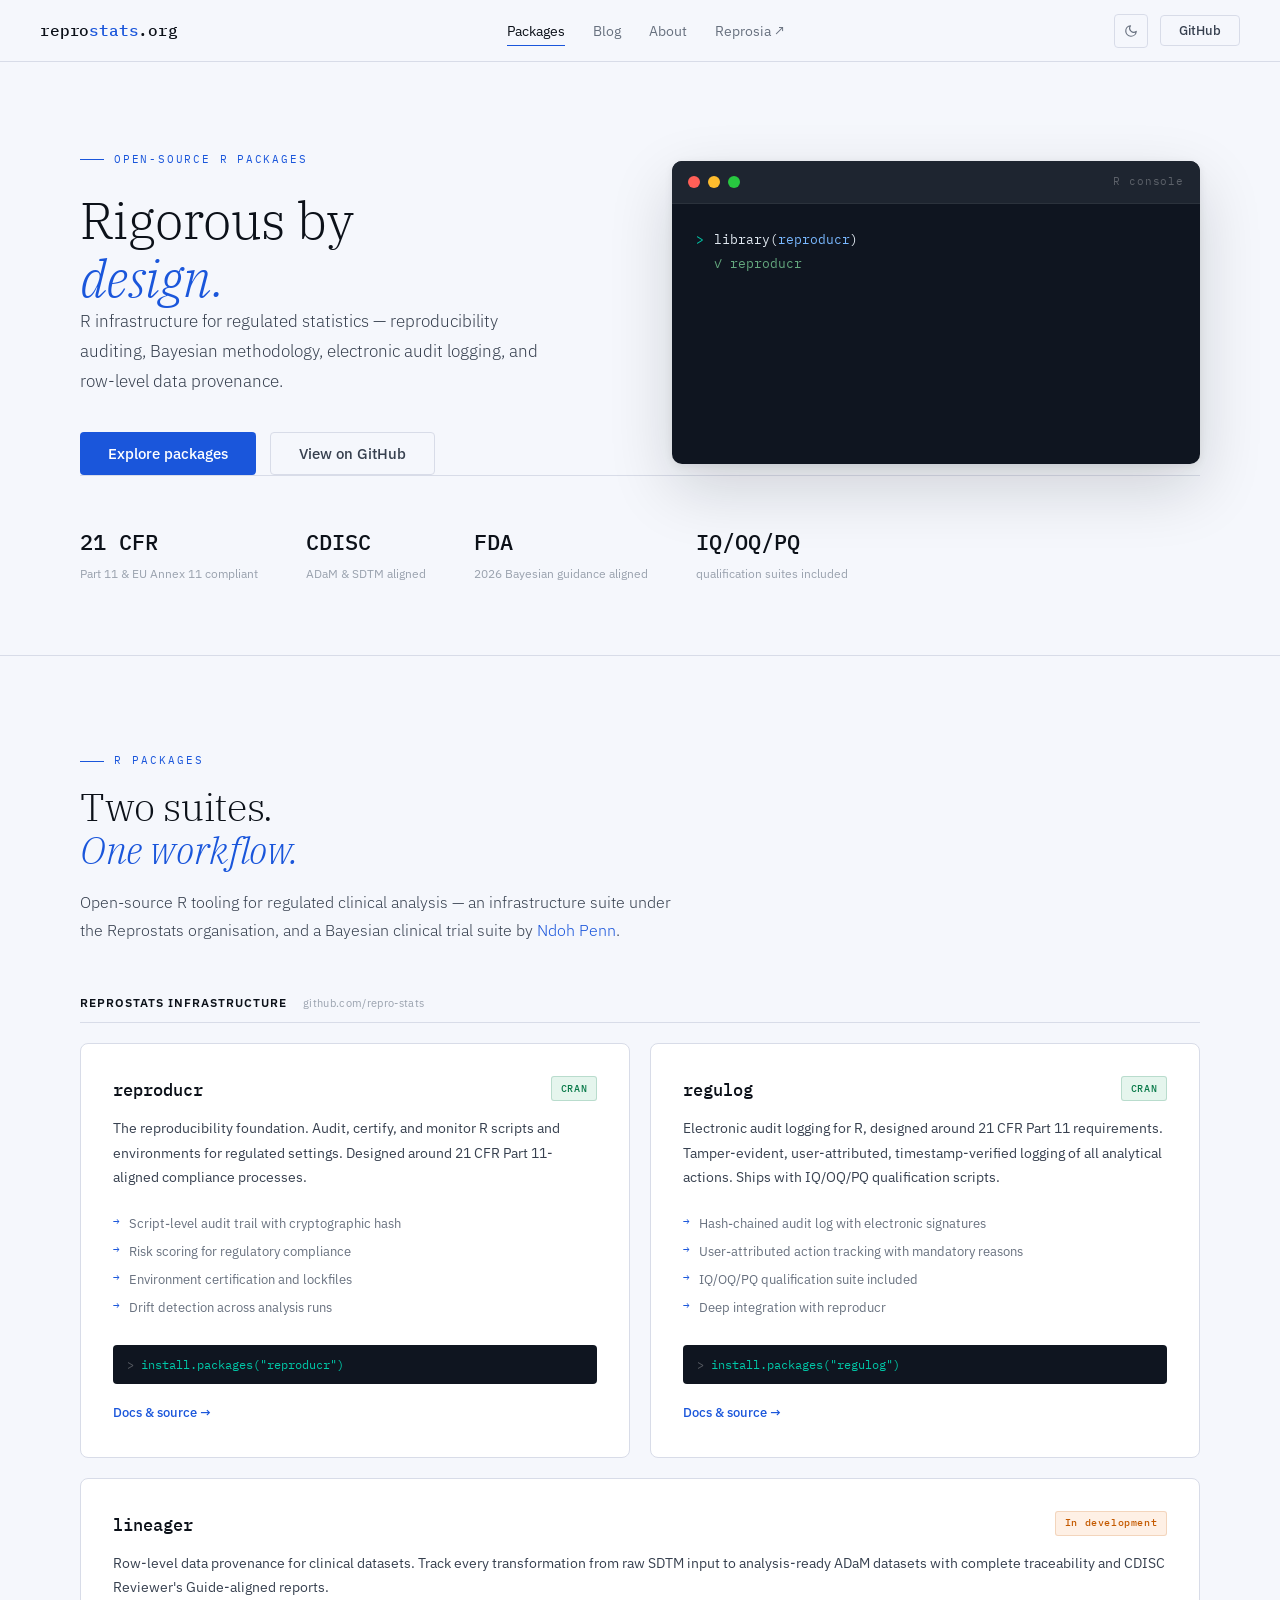
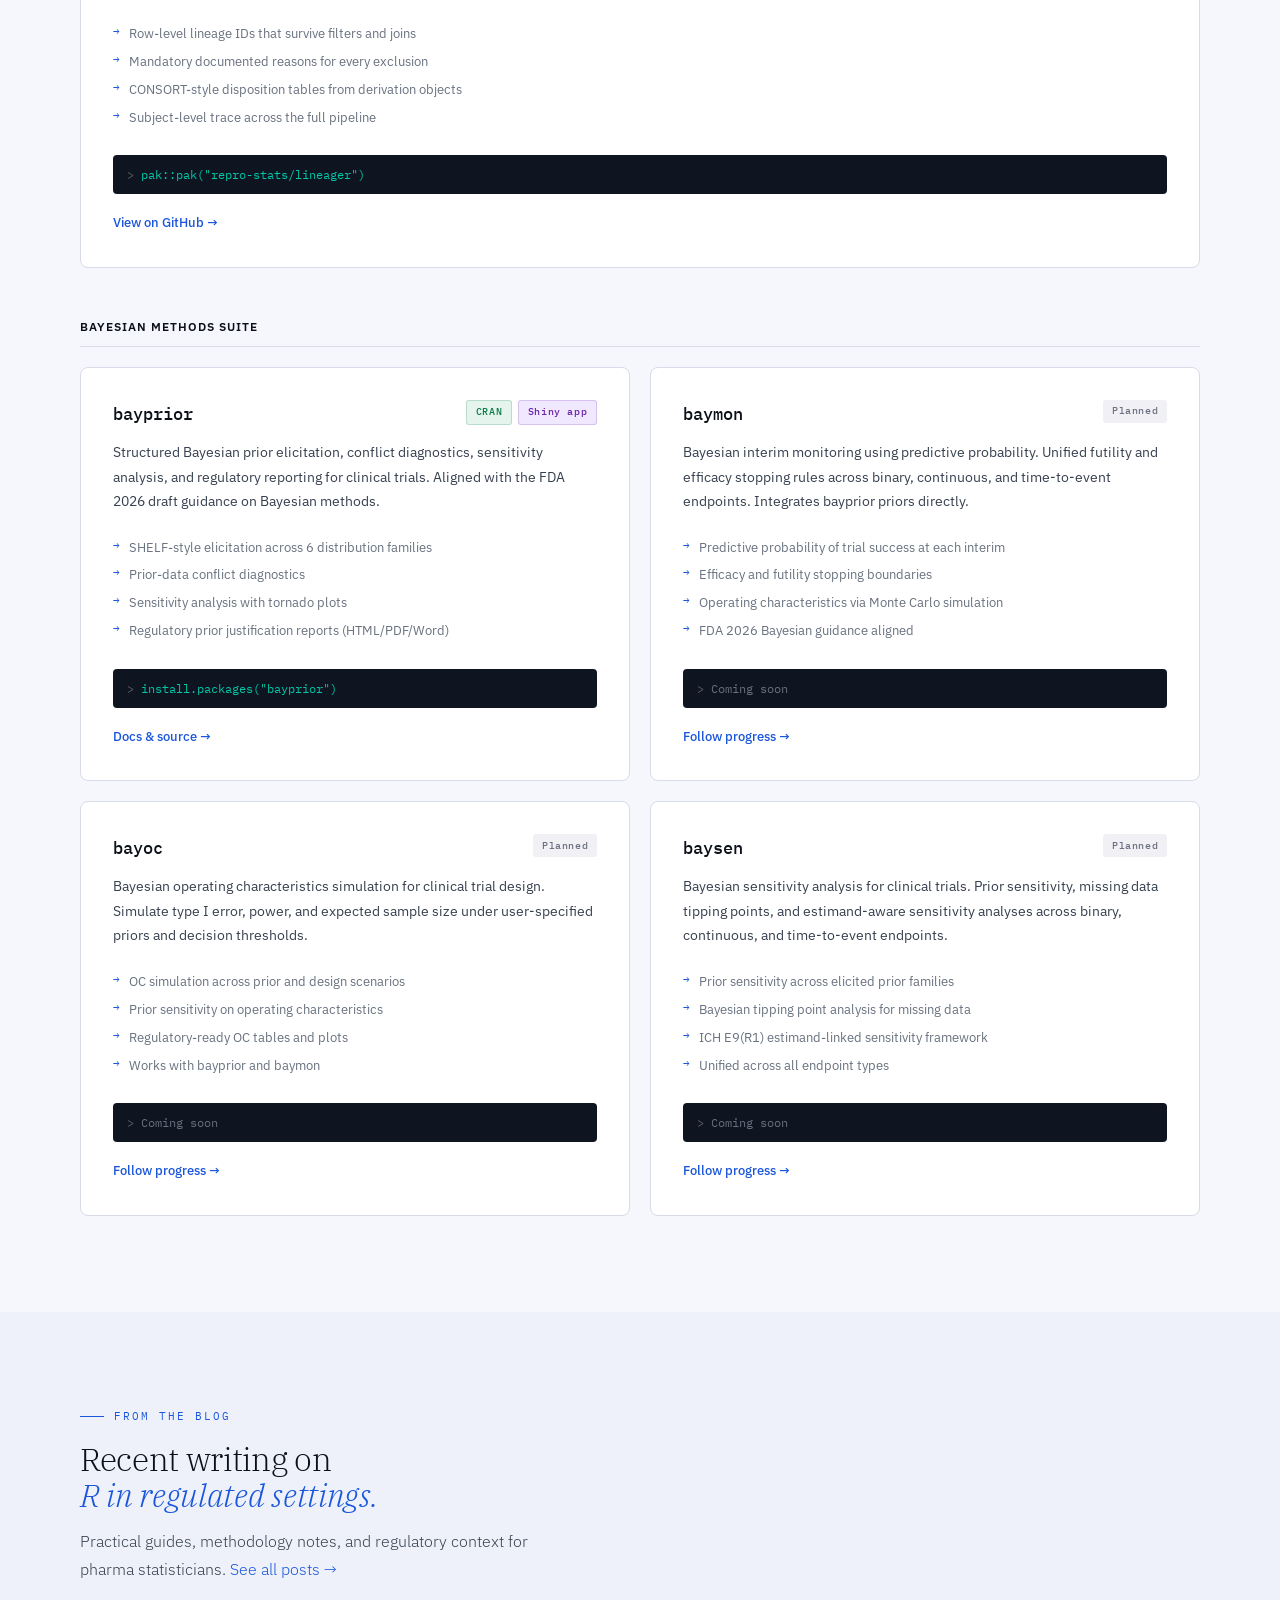
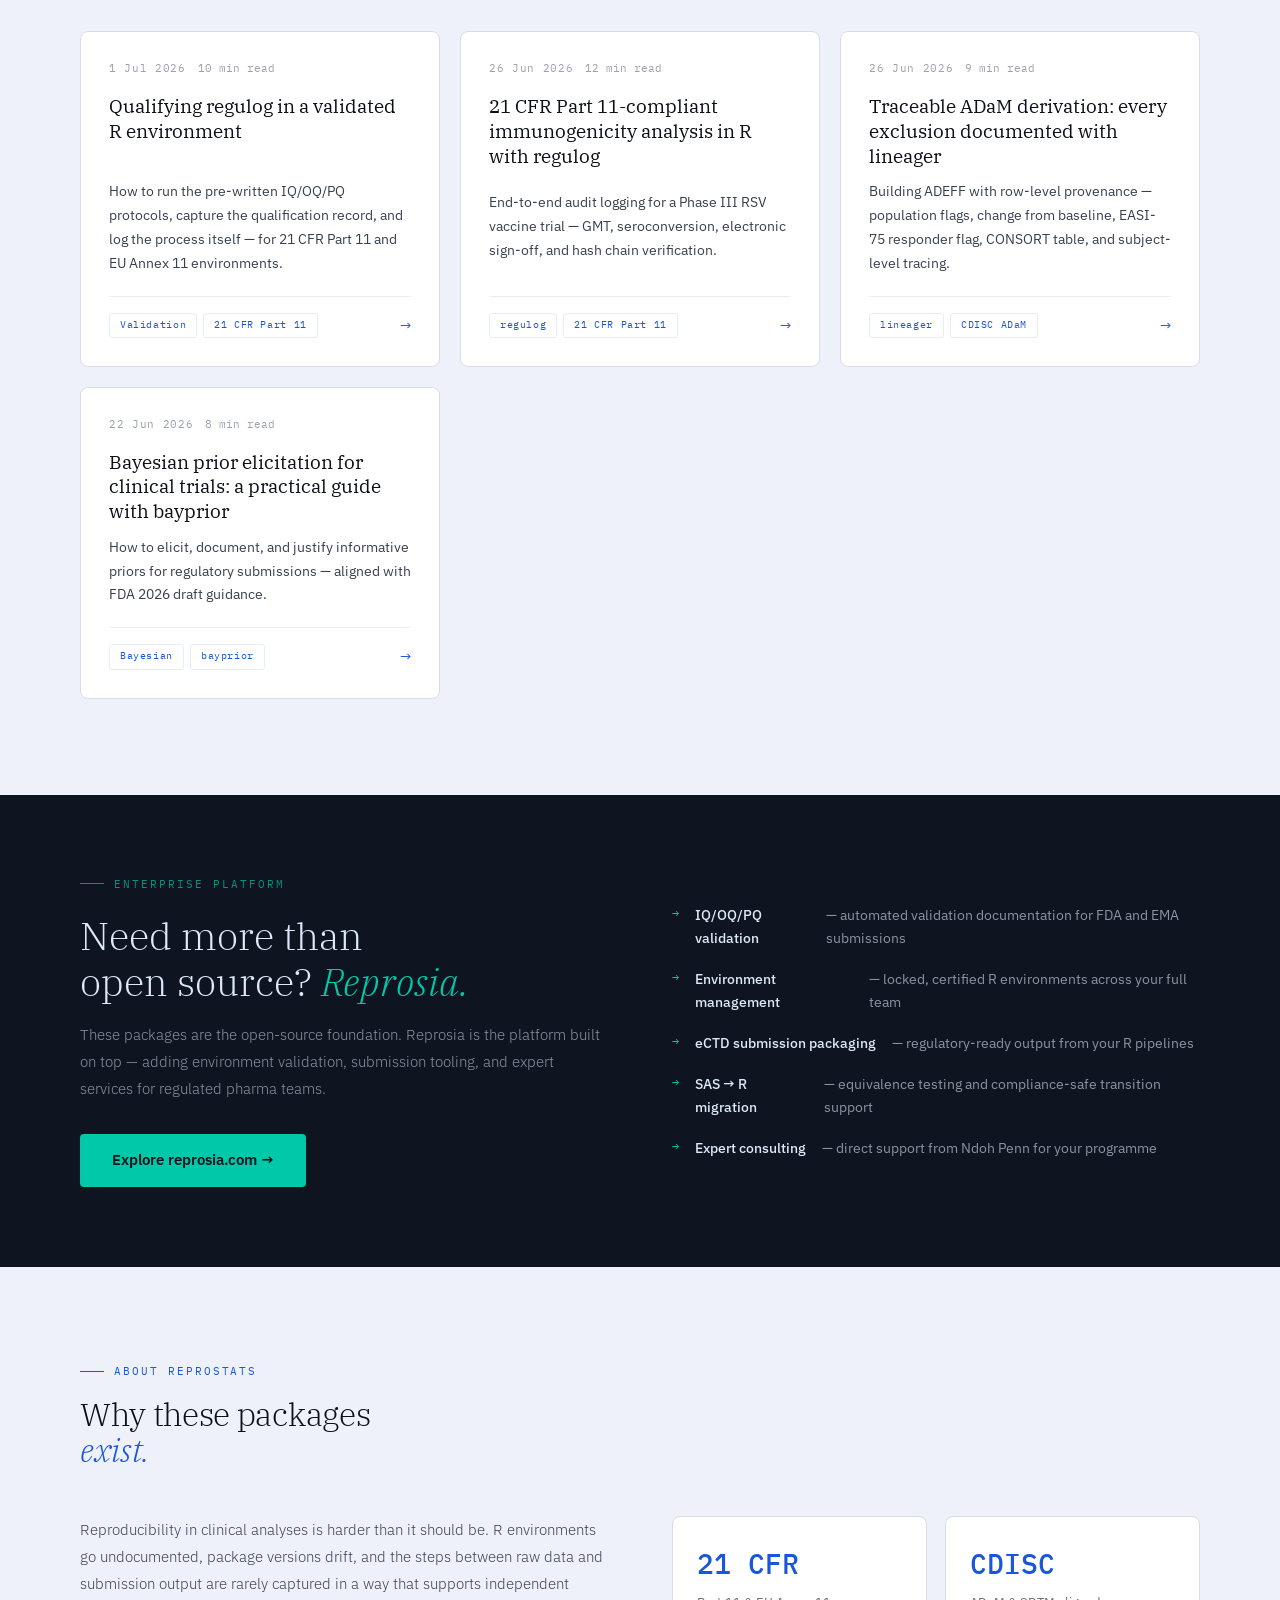
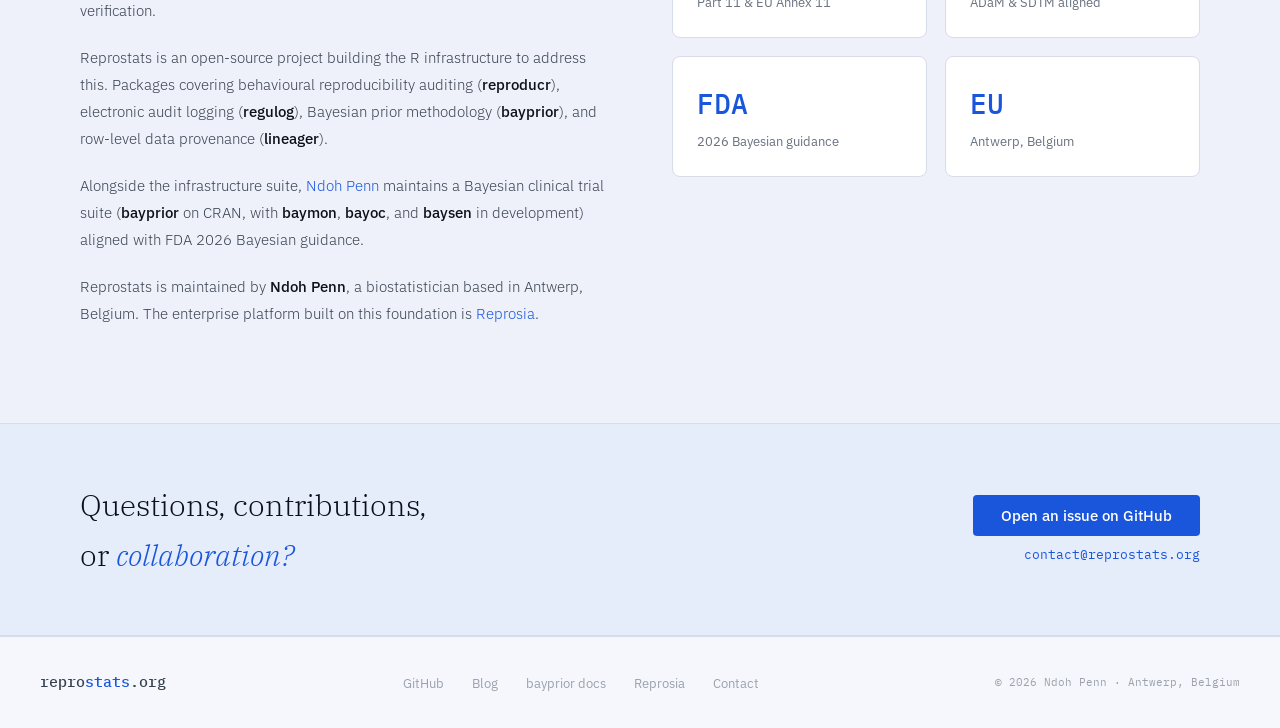
==== commit 3deedaba: "chore: update homepage content" ====
--- a/index.html
+++ b/index.html
@@ -3,8 +3,8 @@
 <head>
   <meta charset="UTF-8">
   <meta name="viewport" content="width=device-width, initial-scale=1.0">
-  <title>Reprostats — Open-Source R for Rigorous Pharma Statistics</title>
-  <meta name="description" content="Open-source R packages for reproducible, regulation-ready pharmaceutical data science.">
+  <title>Reprostats — Open-Source R for Rigorous Statistics</title>
+  <meta name="description" content="Open-source R packages for reproducible, regulation-ready data science.">
 
   <!-- Favicon -->
   <link rel="icon" type="image/svg+xml" href="/favicon.svg">
@@ -97,7 +97,7 @@
     <div>
       <div class="hero-eyebrow">Open-source R packages</div>
       <h1 class="display display-xl">Rigorous by<br><em>design.</em></h1>
-      <p class="hero-sub">R infrastructure for regulated pharmaceutical statistics — reproducibility auditing, Bayesian methodology, electronic audit logging, and row-level data provenance.</p>
+      <p class="hero-sub">R infrastructure for regulated statistics — reproducibility auditing, Bayesian methodology, electronic audit logging, and row-level data provenance.</p>
       <div class="btn-group">
         <a href="#packages" class="btn btn-primary">Explore packages</a>
         <a href="https://github.com/repro-stats" class="btn btn-outline" target="_blank" rel="noopener">View on GitHub</a>
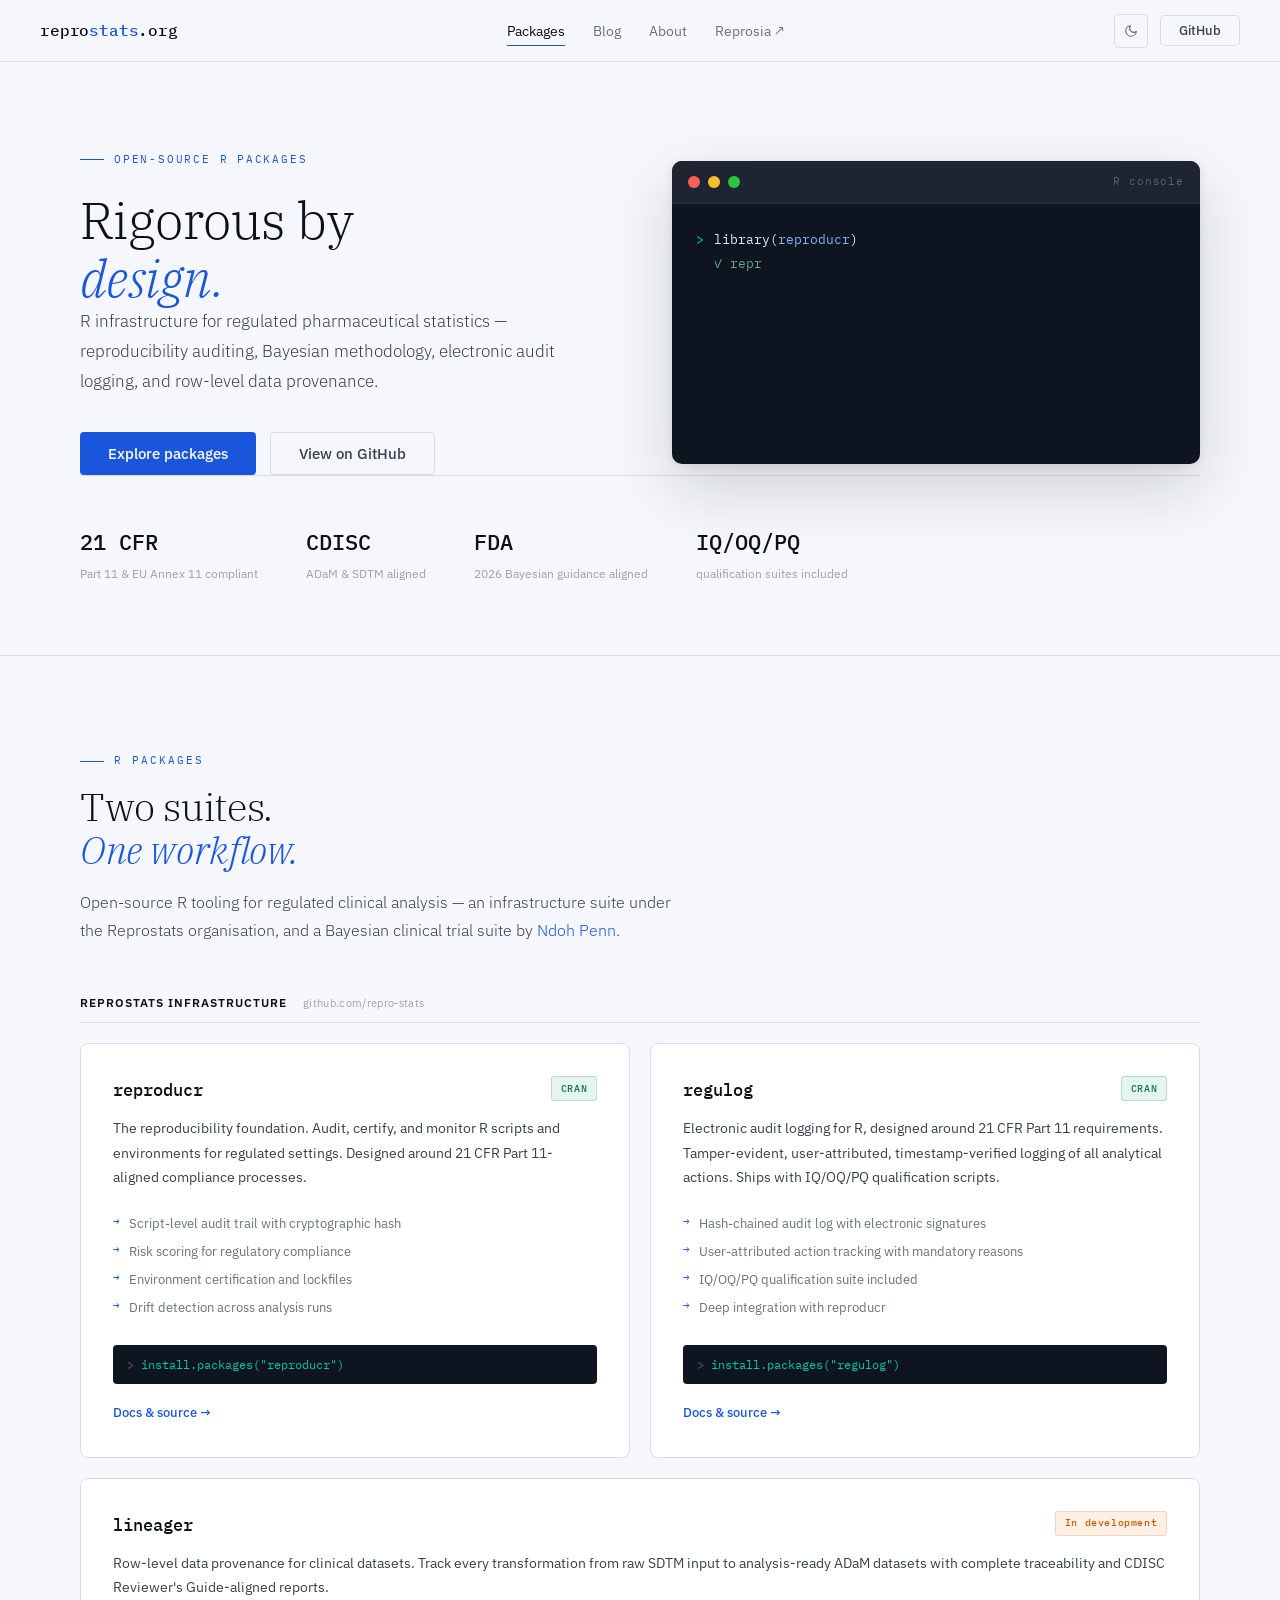
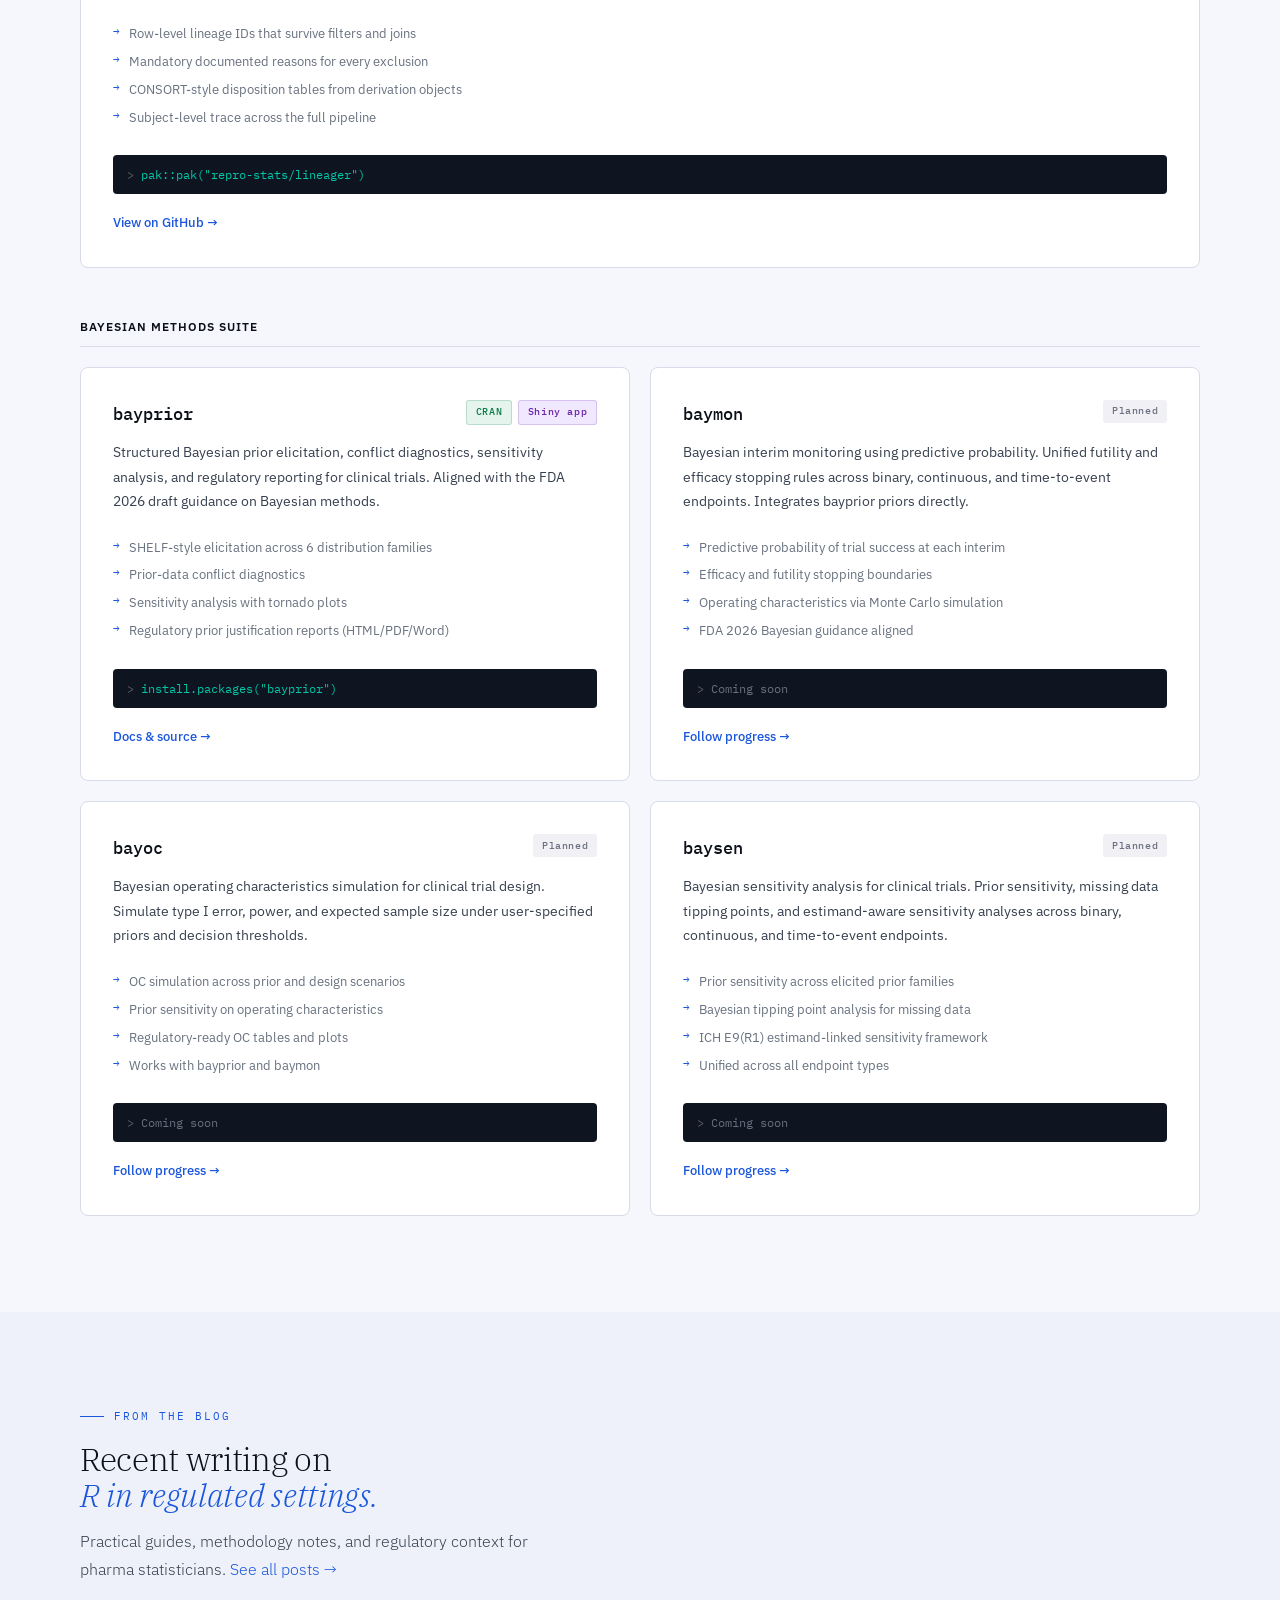
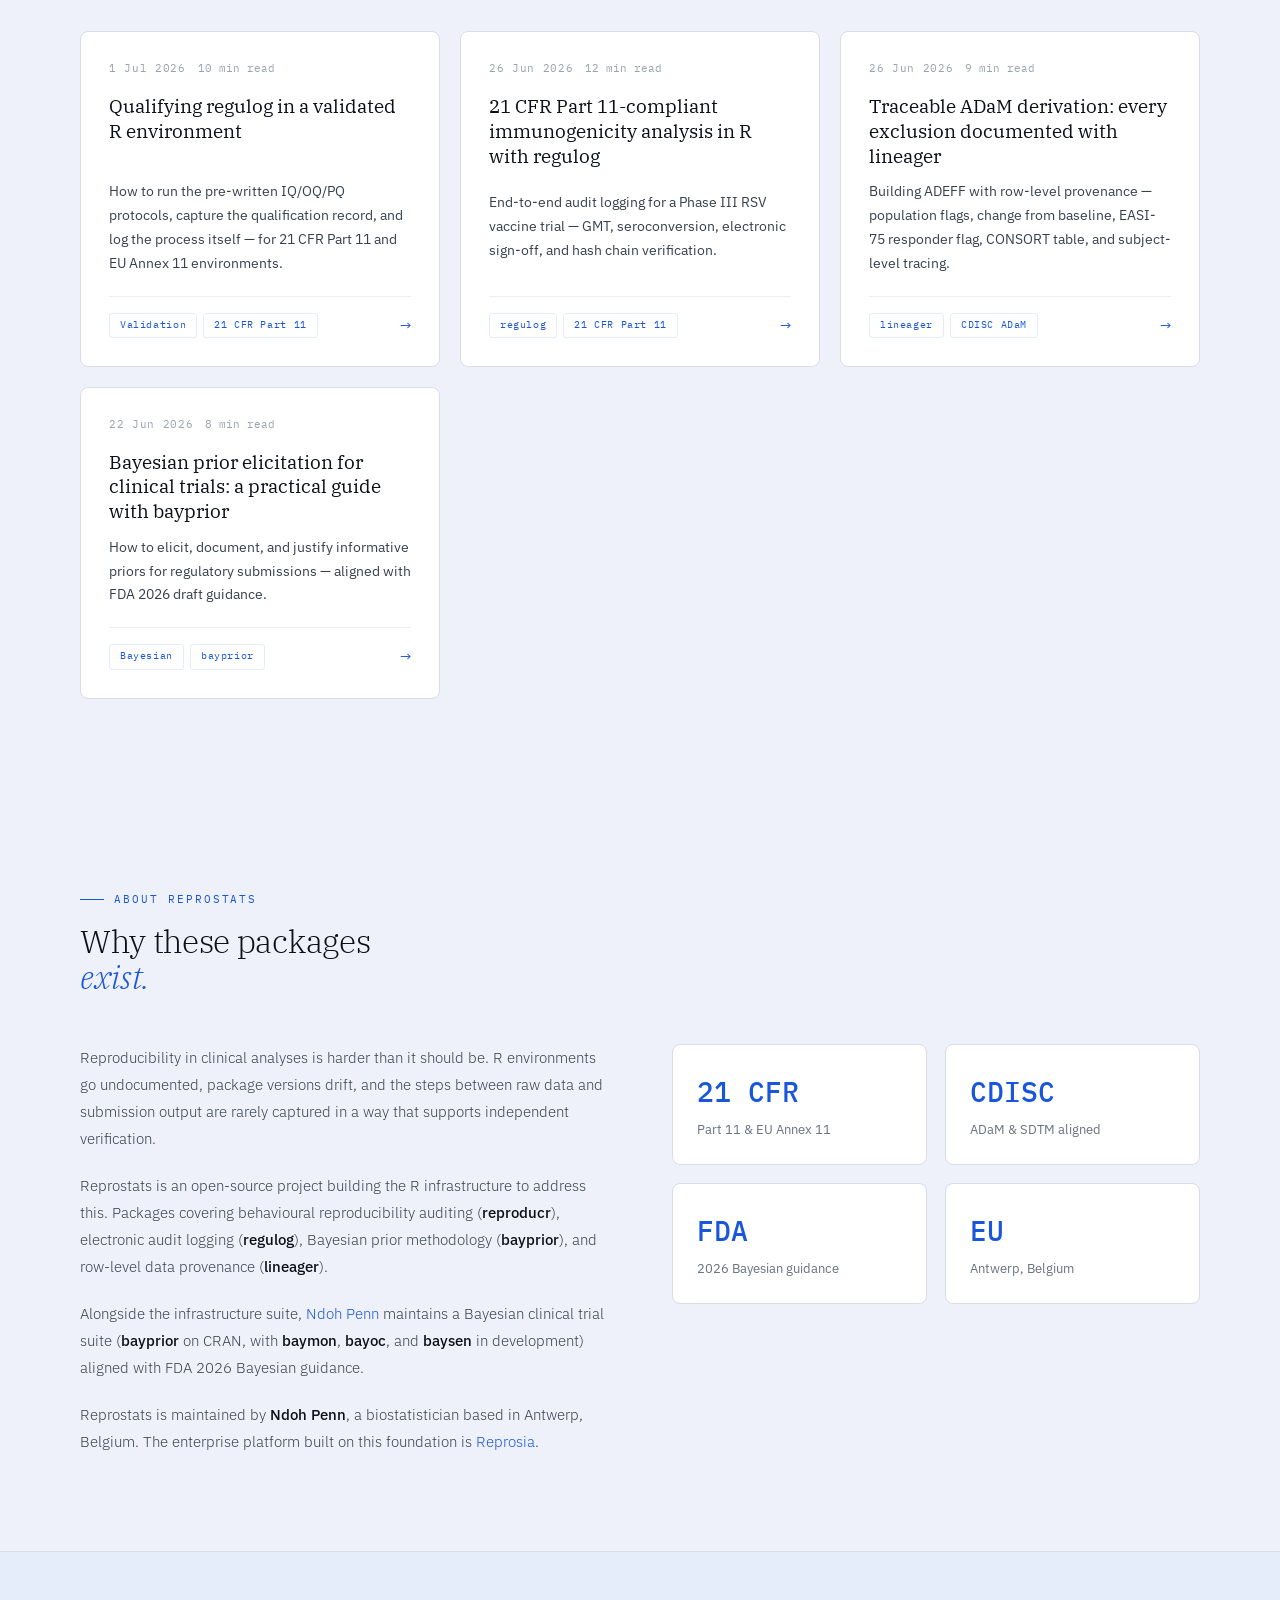
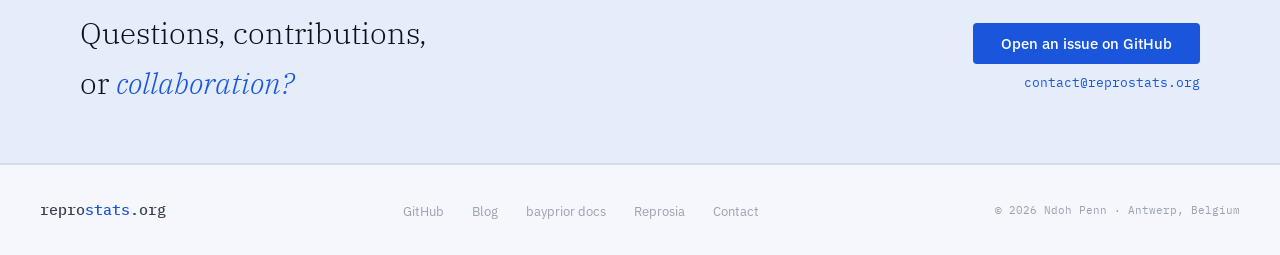
==== commit 159ddd9b: "Revise content for pharmaceutical focus Updated title and description for pharmaceutical context. Mo" ====
--- a/index.html
+++ b/index.html
@@ -3,8 +3,8 @@
 <head>
   <meta charset="UTF-8">
   <meta name="viewport" content="width=device-width, initial-scale=1.0">
-  <title>Reprostats — Open-Source R for Rigorous Statistics</title>
-  <meta name="description" content="Open-source R packages for reproducible, regulation-ready data science.">
+  <title>Reprostats — Open-Source R for Rigorous Pharma Statistics</title>
+  <meta name="description" content="Open-source R packages for reproducible, regulation-ready pharmaceutical data science.">
 
   <!-- Favicon -->
   <link rel="icon" type="image/svg+xml" href="/favicon.svg">
@@ -97,7 +97,7 @@
     <div>
       <div class="hero-eyebrow">Open-source R packages</div>
       <h1 class="display display-xl">Rigorous by<br><em>design.</em></h1>
-      <p class="hero-sub">R infrastructure for regulated statistics — reproducibility auditing, Bayesian methodology, electronic audit logging, and row-level data provenance.</p>
+      <p class="hero-sub">R infrastructure for regulated pharmaceutical statistics — reproducibility auditing, Bayesian methodology, electronic audit logging, and row-level data provenance.</p>
       <div class="btn-group">
         <a href="#packages" class="btn btn-primary">Explore packages</a>
         <a href="https://github.com/repro-stats" class="btn btn-outline" target="_blank" rel="noopener">View on GitHub</a>
@@ -159,7 +159,7 @@
           <li>Deep integration with reproducr</li>
         </ul>
         <div class="pkg-install"><span class="prompt">&gt; </span>install.packages("regulog")</div>
-        <a href="https://repro-stats.github.io/regulog/" class="pkg-link" target="_blank" rel="noopener">Docs &amp; source →</a>
+        <a href="https://reprostats.org/regulog/" class="pkg-link" target="_blank" rel="noopener">Docs &amp; source →</a>
       </div>
 
       <div class="pkg-card reveal reveal-d2" style="grid-column: 1 / -1">
@@ -270,24 +270,6 @@
   </div>
 </section>
 
-<div class="reprosia-bridge">
-  <div class="bridge-inner">
-    <div>
-      <div class="bridge-eyebrow">Enterprise platform</div>
-      <h2 class="bridge-h">Need more than<br>open source? <em>Reprosia.</em></h2>
-      <p class="bridge-p">These packages are the open-source foundation. Reprosia is the platform built on top — adding environment validation, submission tooling, and expert services for regulated pharma teams.</p>
-      <a href="https://reprosia.com" class="btn-teal" target="_blank" rel="noopener">Explore reprosia.com →</a>
-    </div>
-    <ul class="bridge-features">
-      <li><strong>IQ/OQ/PQ validation</strong> — automated validation documentation for FDA and EMA submissions</li>
-      <li><strong>Environment management</strong> — locked, certified R environments across your full team</li>
-      <li><strong>eCTD submission packaging</strong> — regulatory-ready output from your R pipelines</li>
-      <li><strong>SAS → R migration</strong> — equivalence testing and compliance-safe transition support</li>
-      <li><strong>Expert consulting</strong> — direct support from Ndoh Penn for your programme</li>
-    </ul>
-  </div>
-</div>
-
 <section class="section section-alt" id="about">
   <div class="container">
     <div class="eyebrow">About Reprostats</div>
@@ -333,4 +315,4 @@
 
 <script src="main.js"></script>
 </body>
-</html>+</html>
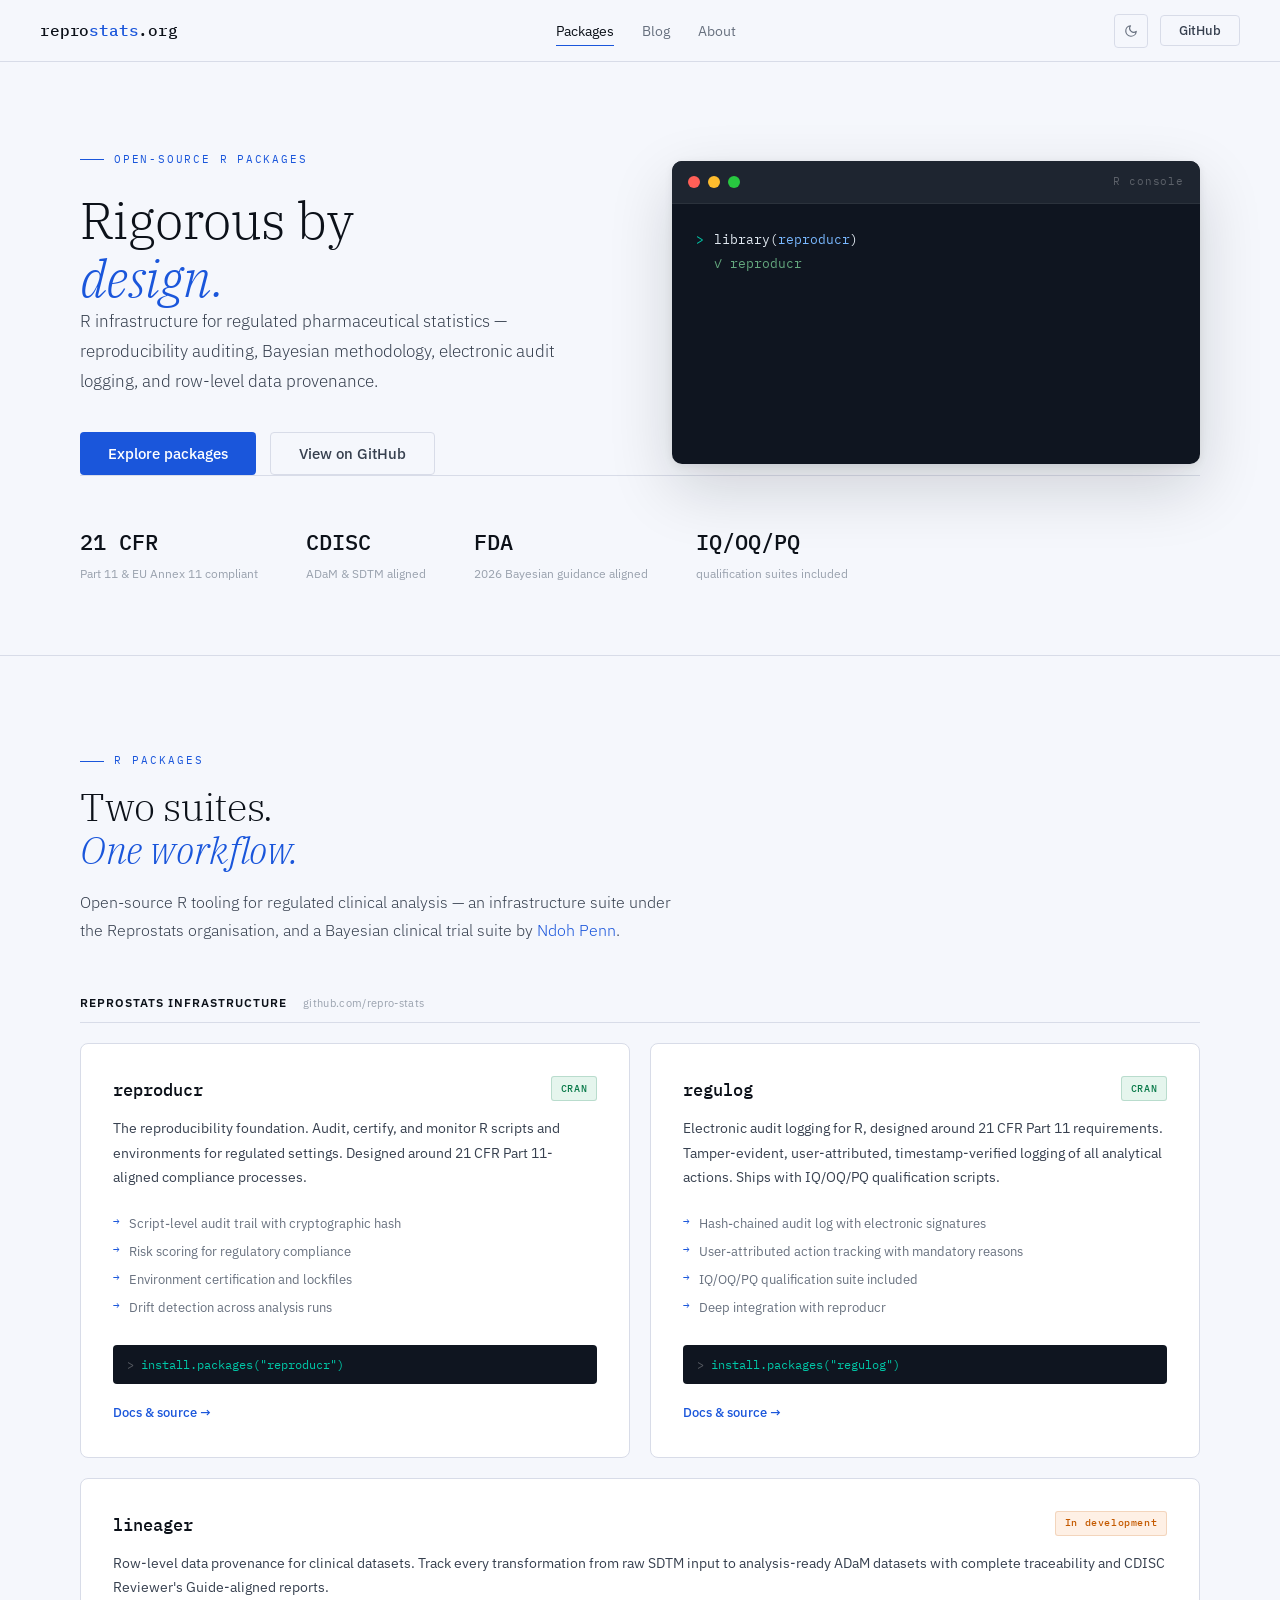
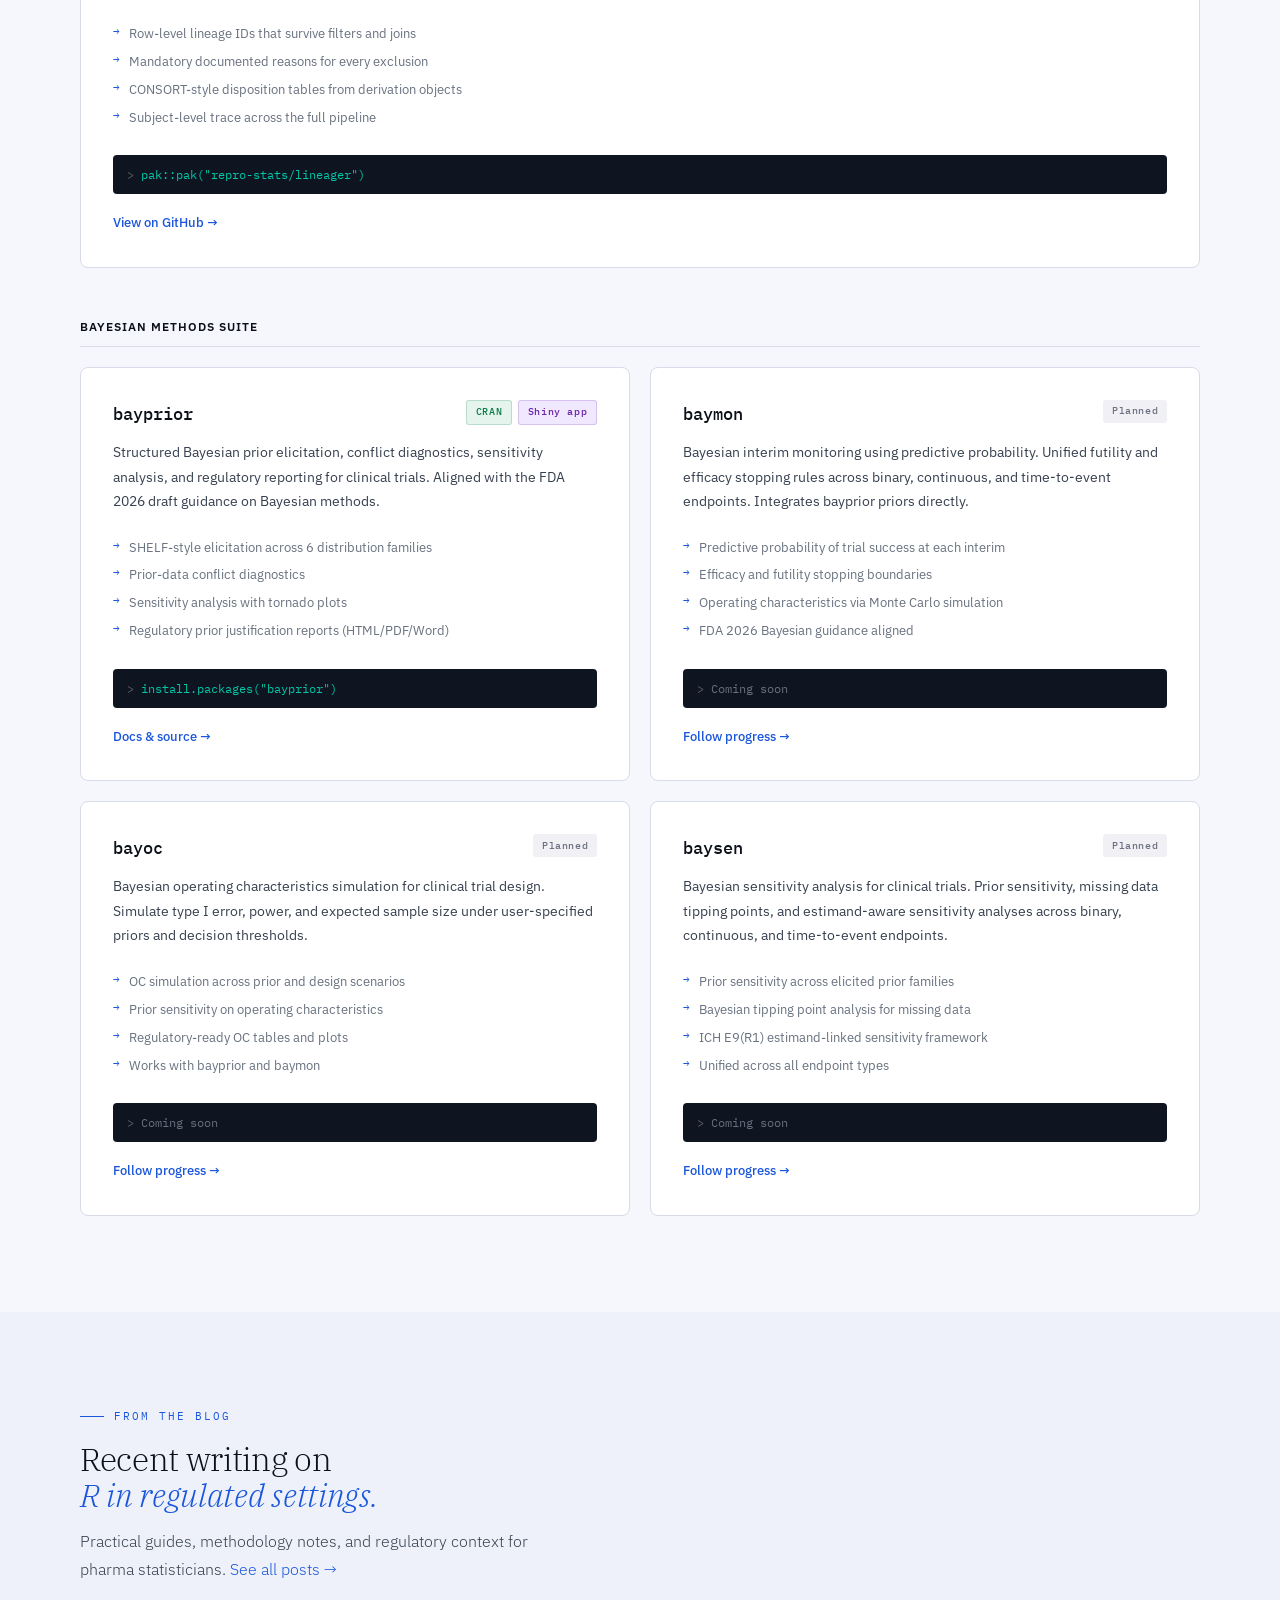
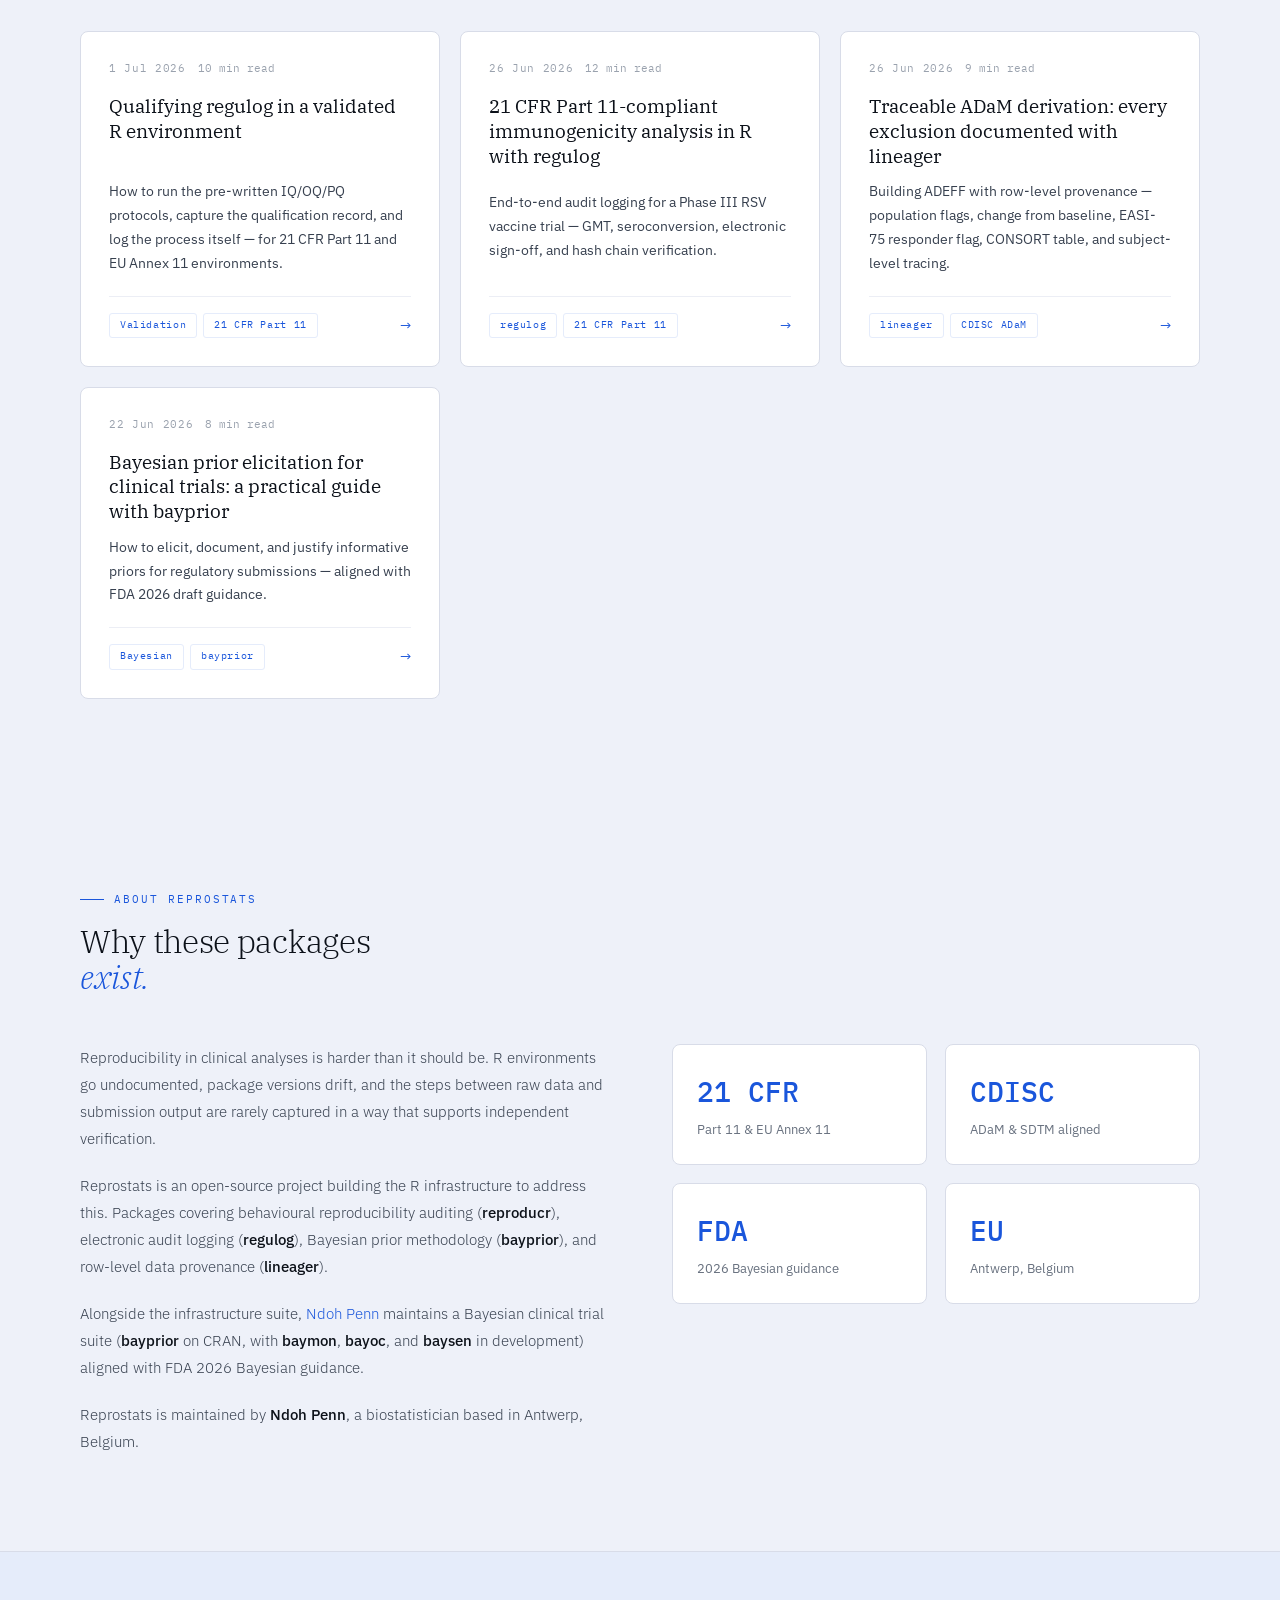
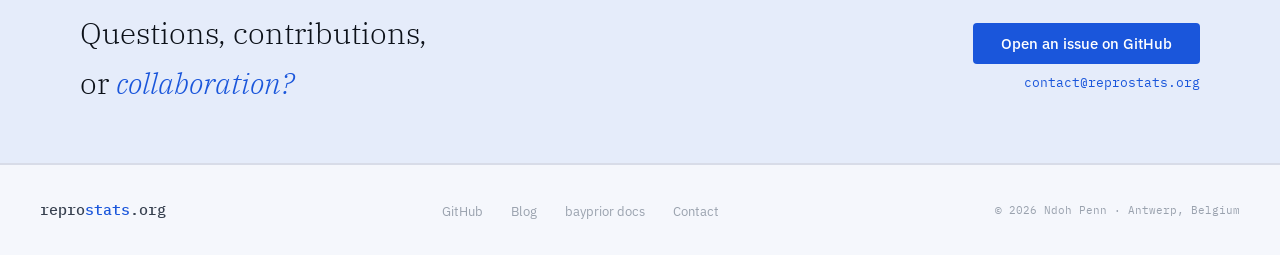
==== commit 3dd3fdc7: "Remove Reprosia references from site" ====
--- a/index.html
+++ b/index.html
@@ -70,10 +70,11 @@
 <nav class="nav">
   <a href="index.html" class="nav-logo">repro<span>stats</span>.org</a>
   <ul class="nav-links">
+    <!-- Reprosia link removed during active job search (Aug 2026).
+         Reinstate: <li><a href="https://reprosia.com" target="_blank" rel="noopener">Reprosia ↗</a></li> -->
     <li><a href="index.html" class="active">Packages</a></li>
     <li><a href="blog.html">Blog</a></li>
     <li><a href="#about">About</a></li>
-    <li><a href="https://reprosia.com" target="_blank" rel="noopener">Reprosia ↗</a></li>
   </ul>
   <div class="nav-right">
     <button class="theme-toggle" aria-label="Toggle theme">
@@ -85,10 +86,11 @@
   <button class="nav-burger" aria-label="Open menu" aria-expanded="false"><span></span><span></span><span></span></button>
 </nav>
 <nav class="nav-drawer">
+  <!-- Reprosia link removed during active job search (Aug 2026).
+       Reinstate: <a href="https://reprosia.com" target="_blank" rel="noopener">Reprosia ↗</a> -->
   <a href="index.html" class="active">Packages</a>
   <a href="blog.html">Blog</a>
   <a href="#about">About</a>
-  <a href="https://reprosia.com" target="_blank" rel="noopener">Reprosia ↗</a>
   <a href="https://github.com/repro-stats" target="_blank" rel="noopener">GitHub</a>
 </nav>
 
@@ -279,7 +281,10 @@
         <p>Reproducibility in clinical analyses is harder than it should be. R environments go undocumented, package versions drift, and the steps between raw data and submission output are rarely captured in a way that supports independent verification.</p>
         <p>Reprostats is an open-source project building the R infrastructure to address this. Packages covering behavioural reproducibility auditing (<strong>reproducr</strong>), electronic audit logging (<strong>regulog</strong>), Bayesian prior methodology (<strong>bayprior</strong>), and row-level data provenance (<strong>lineager</strong>).</p>
         <p>Alongside the infrastructure suite, <a href="https://reprostats.org/#about" target="_blank" style="color:var(--accent)">Ndoh Penn</a> maintains a Bayesian clinical trial suite (<strong>bayprior</strong> on CRAN, with <strong>baymon</strong>, <strong>bayoc</strong>, and <strong>baysen</strong> in development) aligned with FDA 2026 Bayesian guidance.</p>
-        <p>Reprostats is maintained by <strong>Ndoh Penn</strong>, a biostatistician based in Antwerp, Belgium. The enterprise platform built on this foundation is <a href="https://reprosia.com" target="_blank" rel="noopener">Reprosia</a>.</p>
+        <p>Reprostats is maintained by <strong>Ndoh Penn</strong>, a biostatistician based in Antwerp, Belgium.</p>
+        <!-- Reprosia mention removed during active job search (Aug 2026).
+             Reinstate as final sentence above: The enterprise platform built on
+             this foundation is <a href="https://reprosia.com" target="_blank" rel="noopener">Reprosia</a>. -->
       </div>
       <div class="about-stats">
         <div class="astat"><div class="astat-num">21 CFR</div><div class="astat-label">Part 11 &amp; EU Annex 11</div></div>
@@ -304,10 +309,11 @@
 <footer>
   <a href="/" class="footer-logo">repro<span>stats</span>.org</a>
   <ul class="footer-links">
+    <!-- Reprosia link removed during active job search (Aug 2026).
+         Reinstate: <li><a href="https://reprosia.com" target="_blank" rel="noopener">Reprosia</a></li> -->
     <li><a href="https://github.com/repro-stats" target="_blank" rel="noopener">GitHub</a></li>
     <li><a href="blog.html">Blog</a></li>
     <li><a href="https://ndohpenngit.github.io/bayprior/" target="_blank" rel="noopener">bayprior docs</a></li>
-    <li><a href="https://reprosia.com" target="_blank" rel="noopener">Reprosia</a></li>
     <li><a href="mailto:contact@reprostats.org">Contact</a></li>
   </ul>
   <span class="footer-copy">© 2026 Ndoh Penn · Antwerp, Belgium</span>
@@ -315,4 +321,4 @@
 
 <script src="main.js"></script>
 </body>
-</html>
+</html>
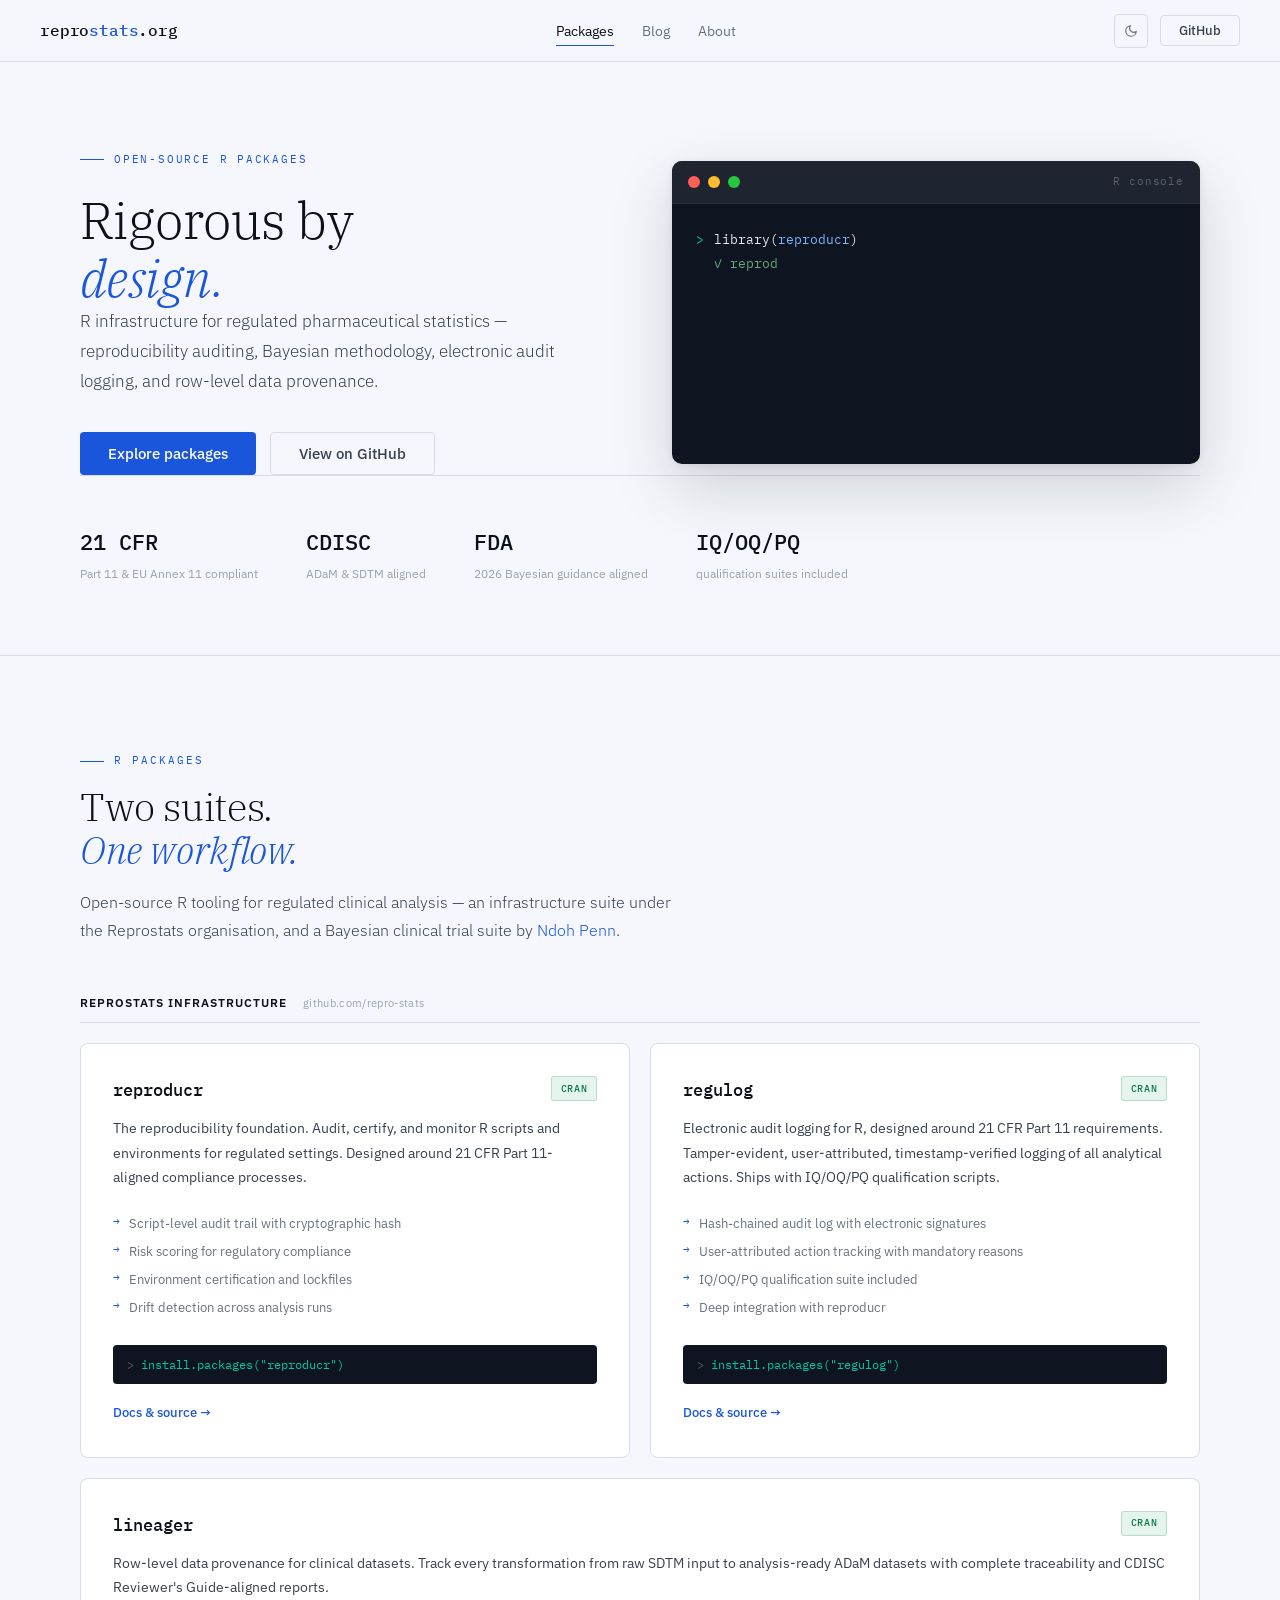
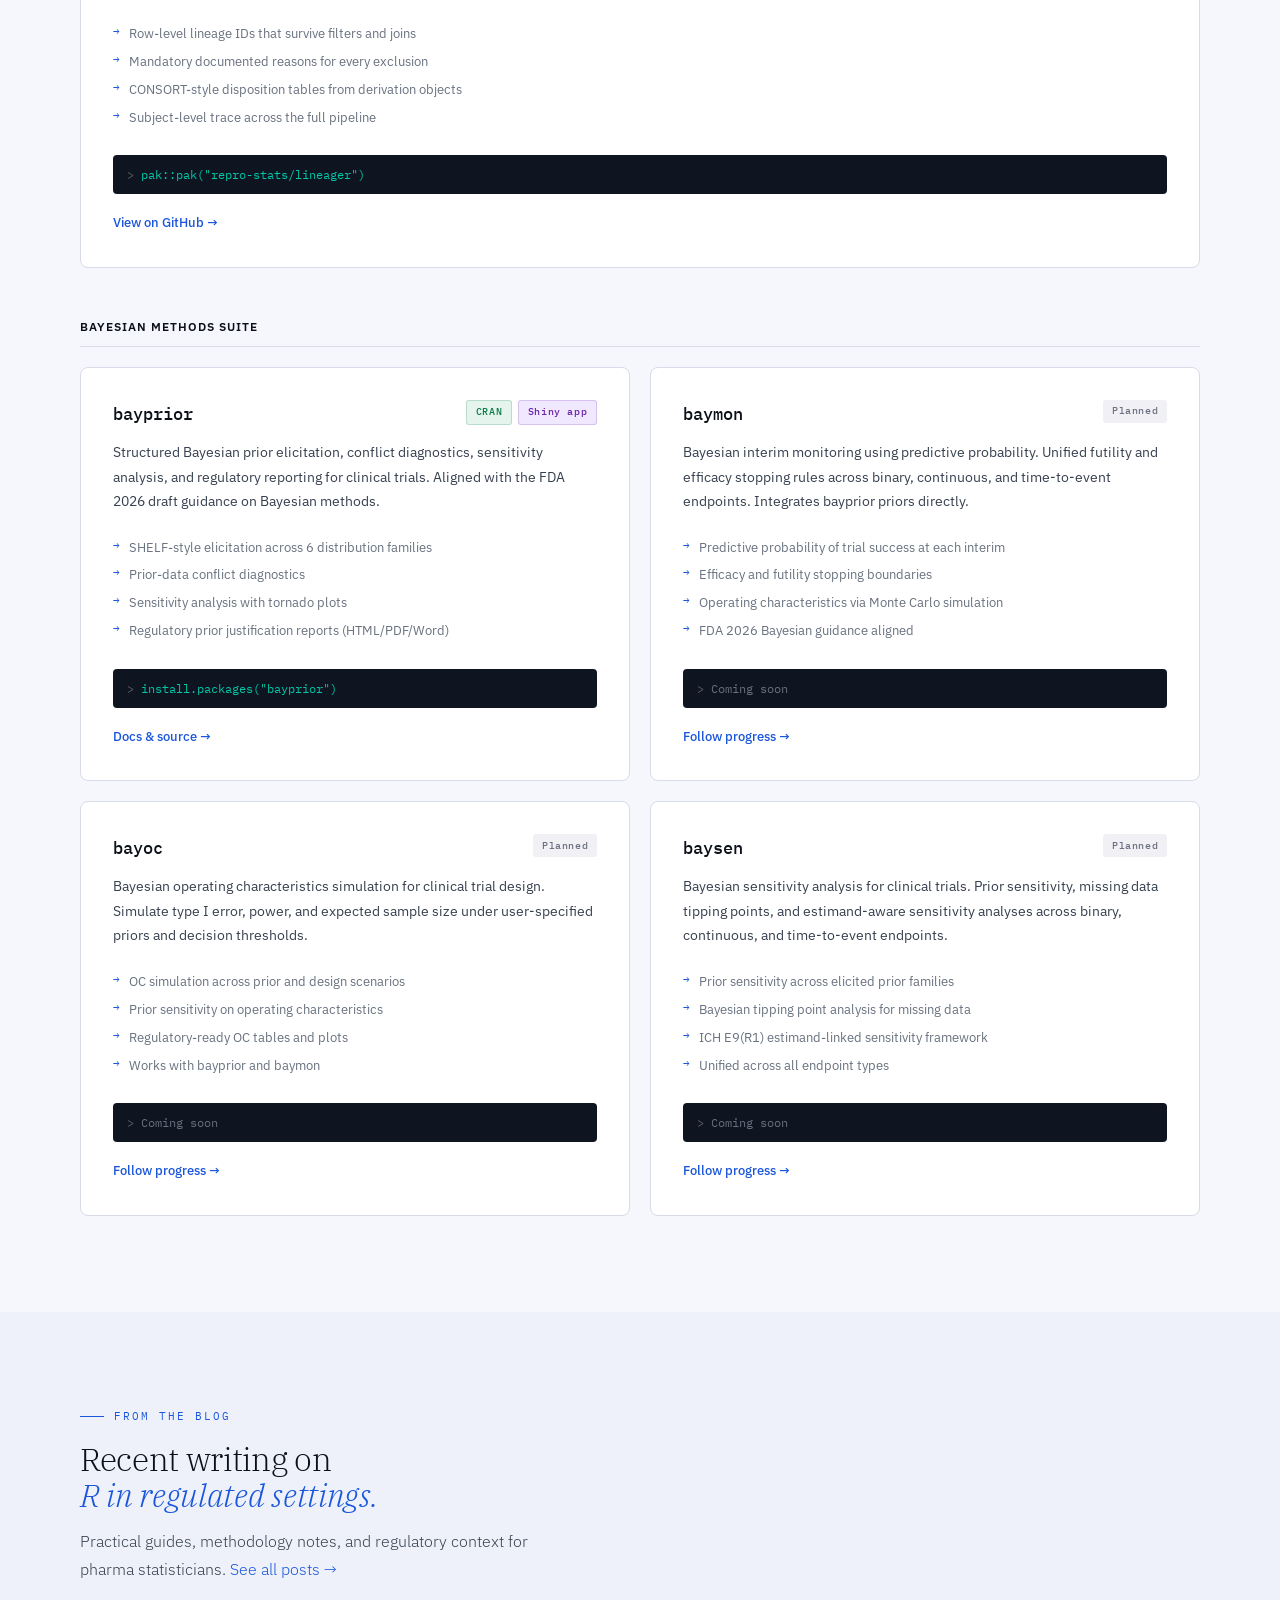
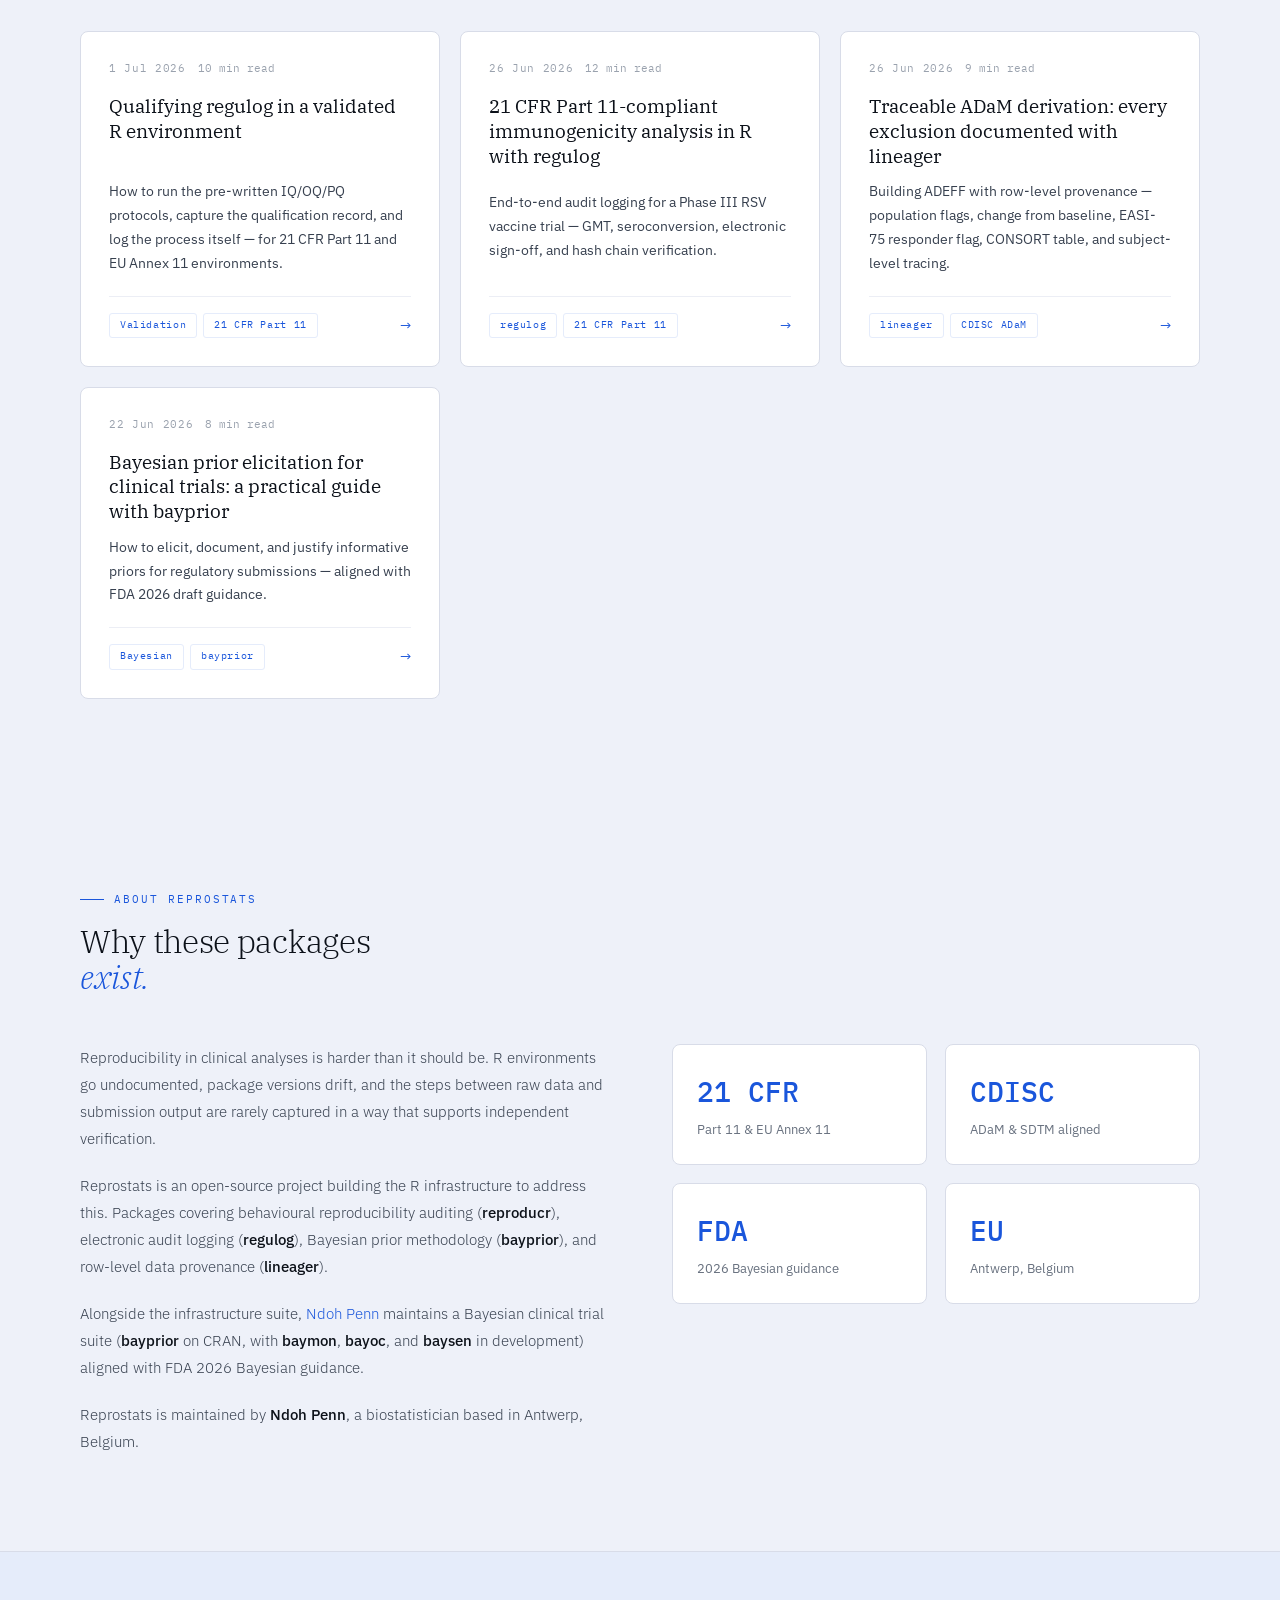
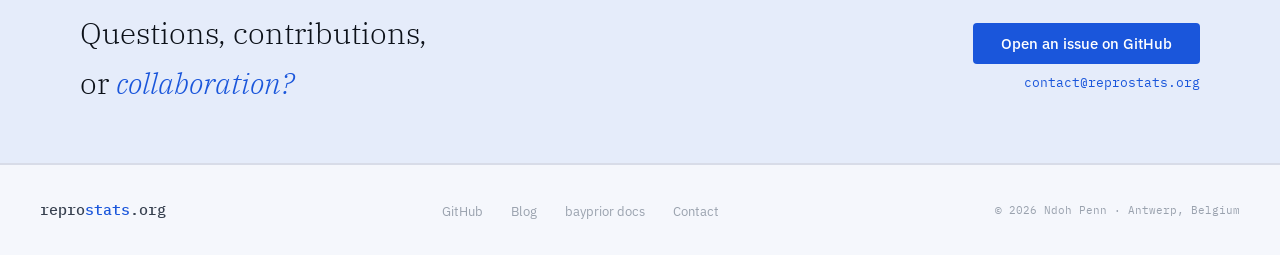
==== commit cda28854: "Change package badge from 'In development' to 'CRAN'" ====
--- a/index.html
+++ b/index.html
@@ -165,7 +165,7 @@
       </div>
 
       <div class="pkg-card reveal reveal-d2" style="grid-column: 1 / -1">
-        <div class="pkg-header"><span class="pkg-name">lineager</span><div class="pkg-badges"><span class="badge badge-dev">In development</span></div></div>
+        <div class="pkg-header"><span class="pkg-name">lineager</span><div class="pkg-badges"><span class="badge badge-cran">CRAN</span></div></div>
         <p class="pkg-desc">Row-level data provenance for clinical datasets. Track every transformation from raw SDTM input to analysis-ready ADaM datasets with complete traceability and CDISC Reviewer's Guide-aligned reports.</p>
         <ul class="pkg-feats">
           <li>Row-level lineage IDs that survive filters and joins</li>
@@ -321,4 +321,4 @@
 
 <script src="main.js"></script>
 </body>
-</html>+</html>
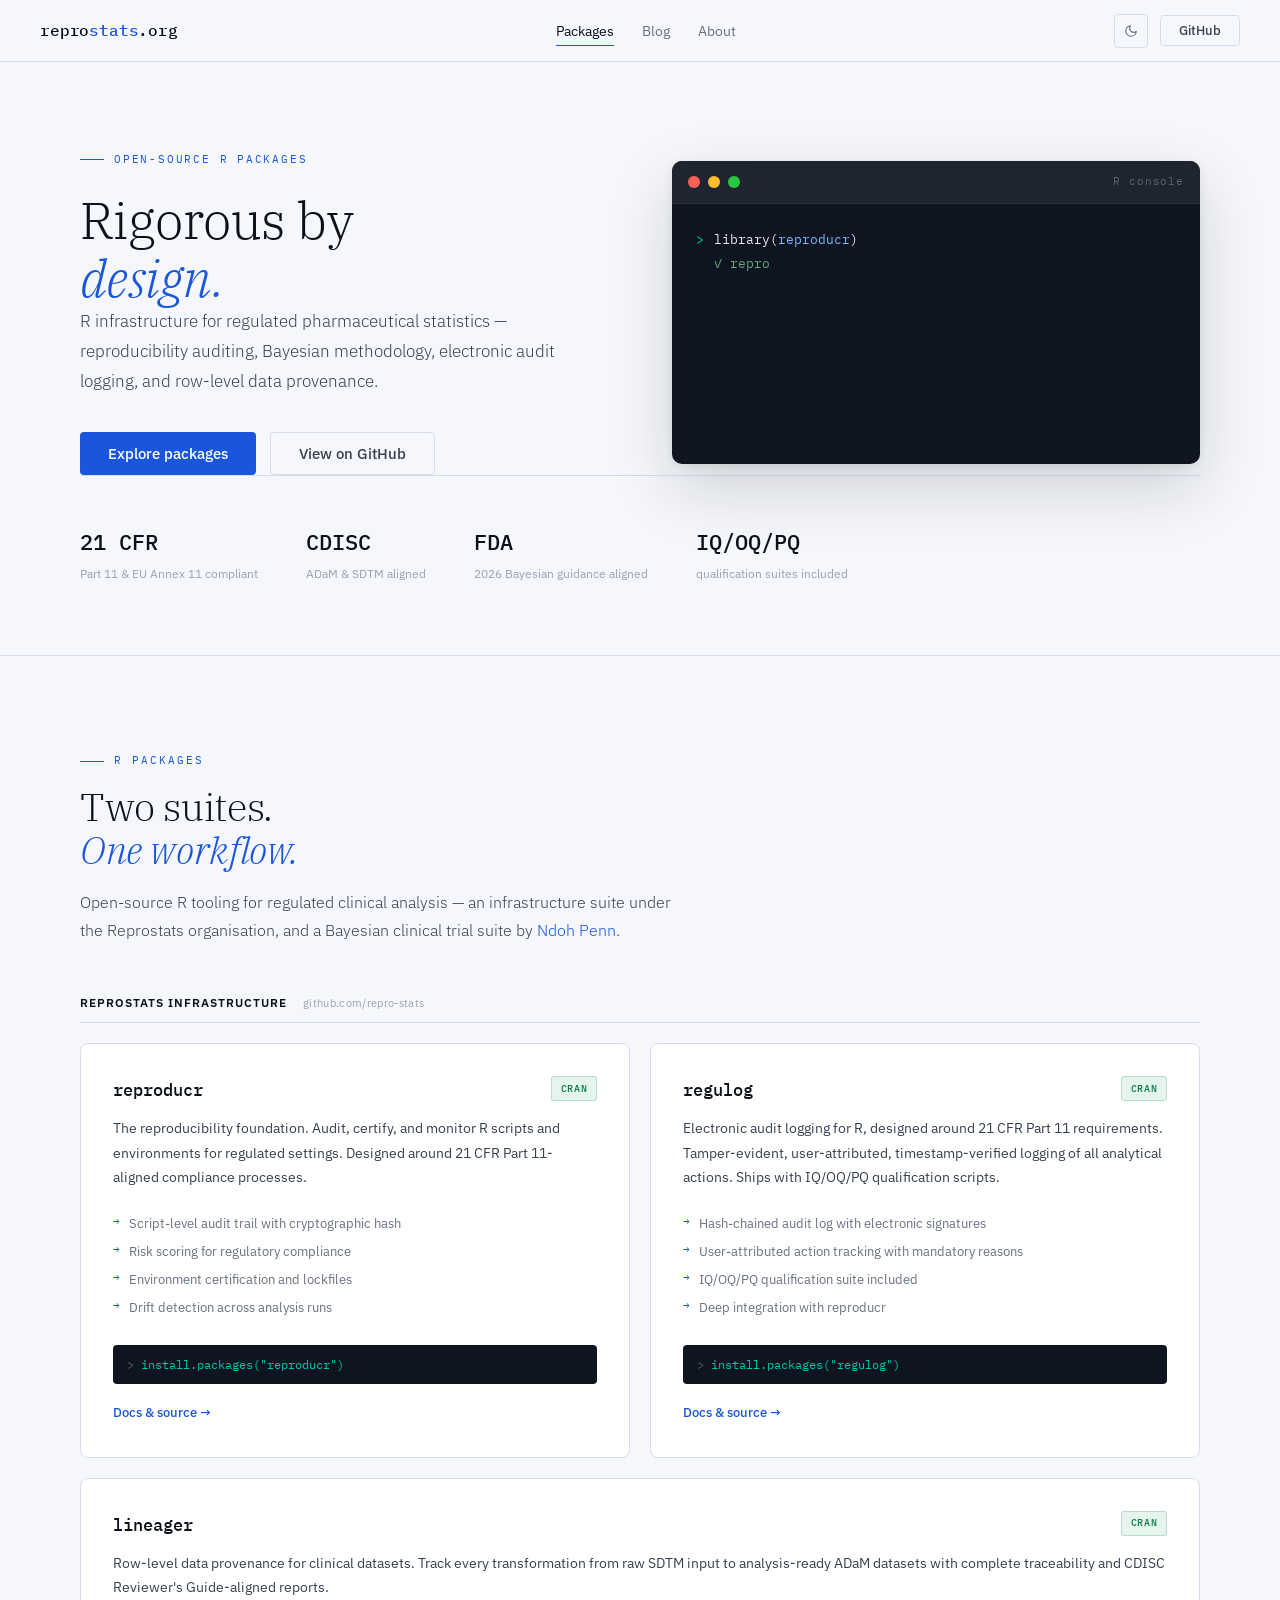
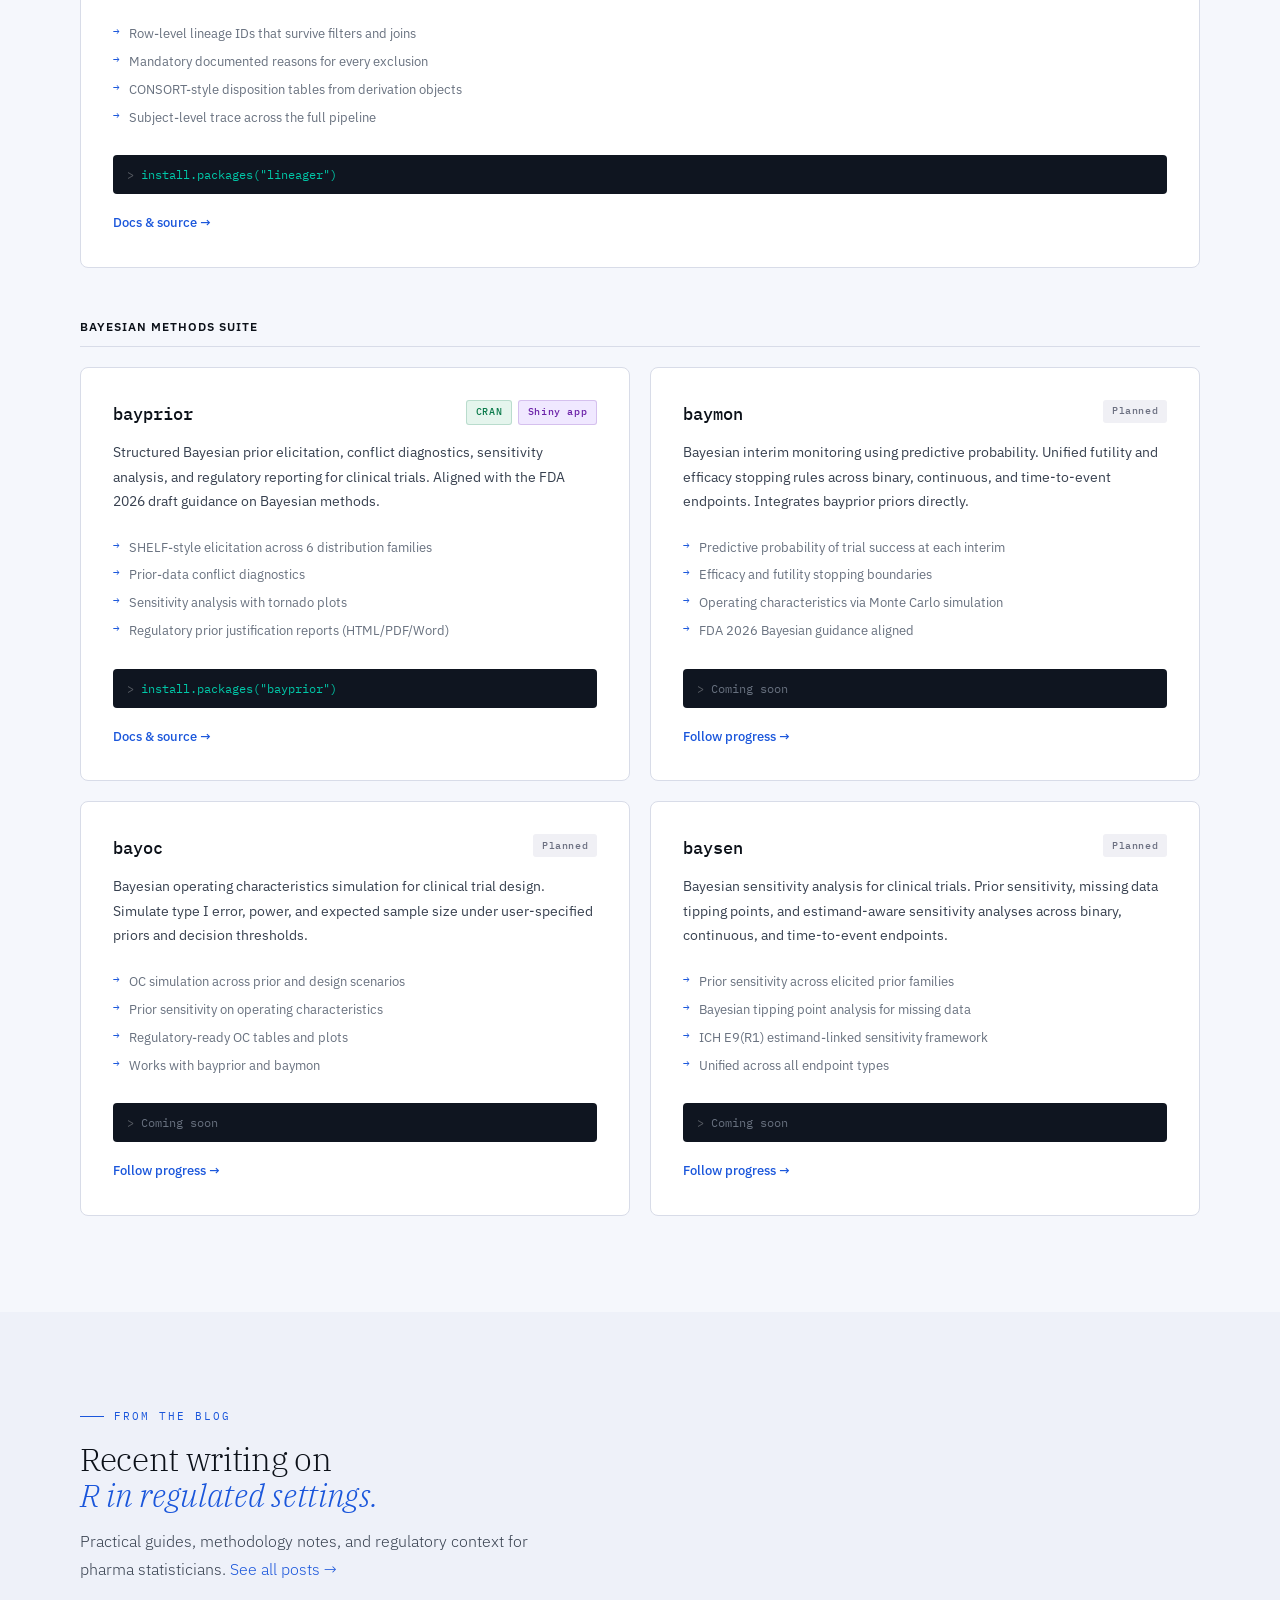
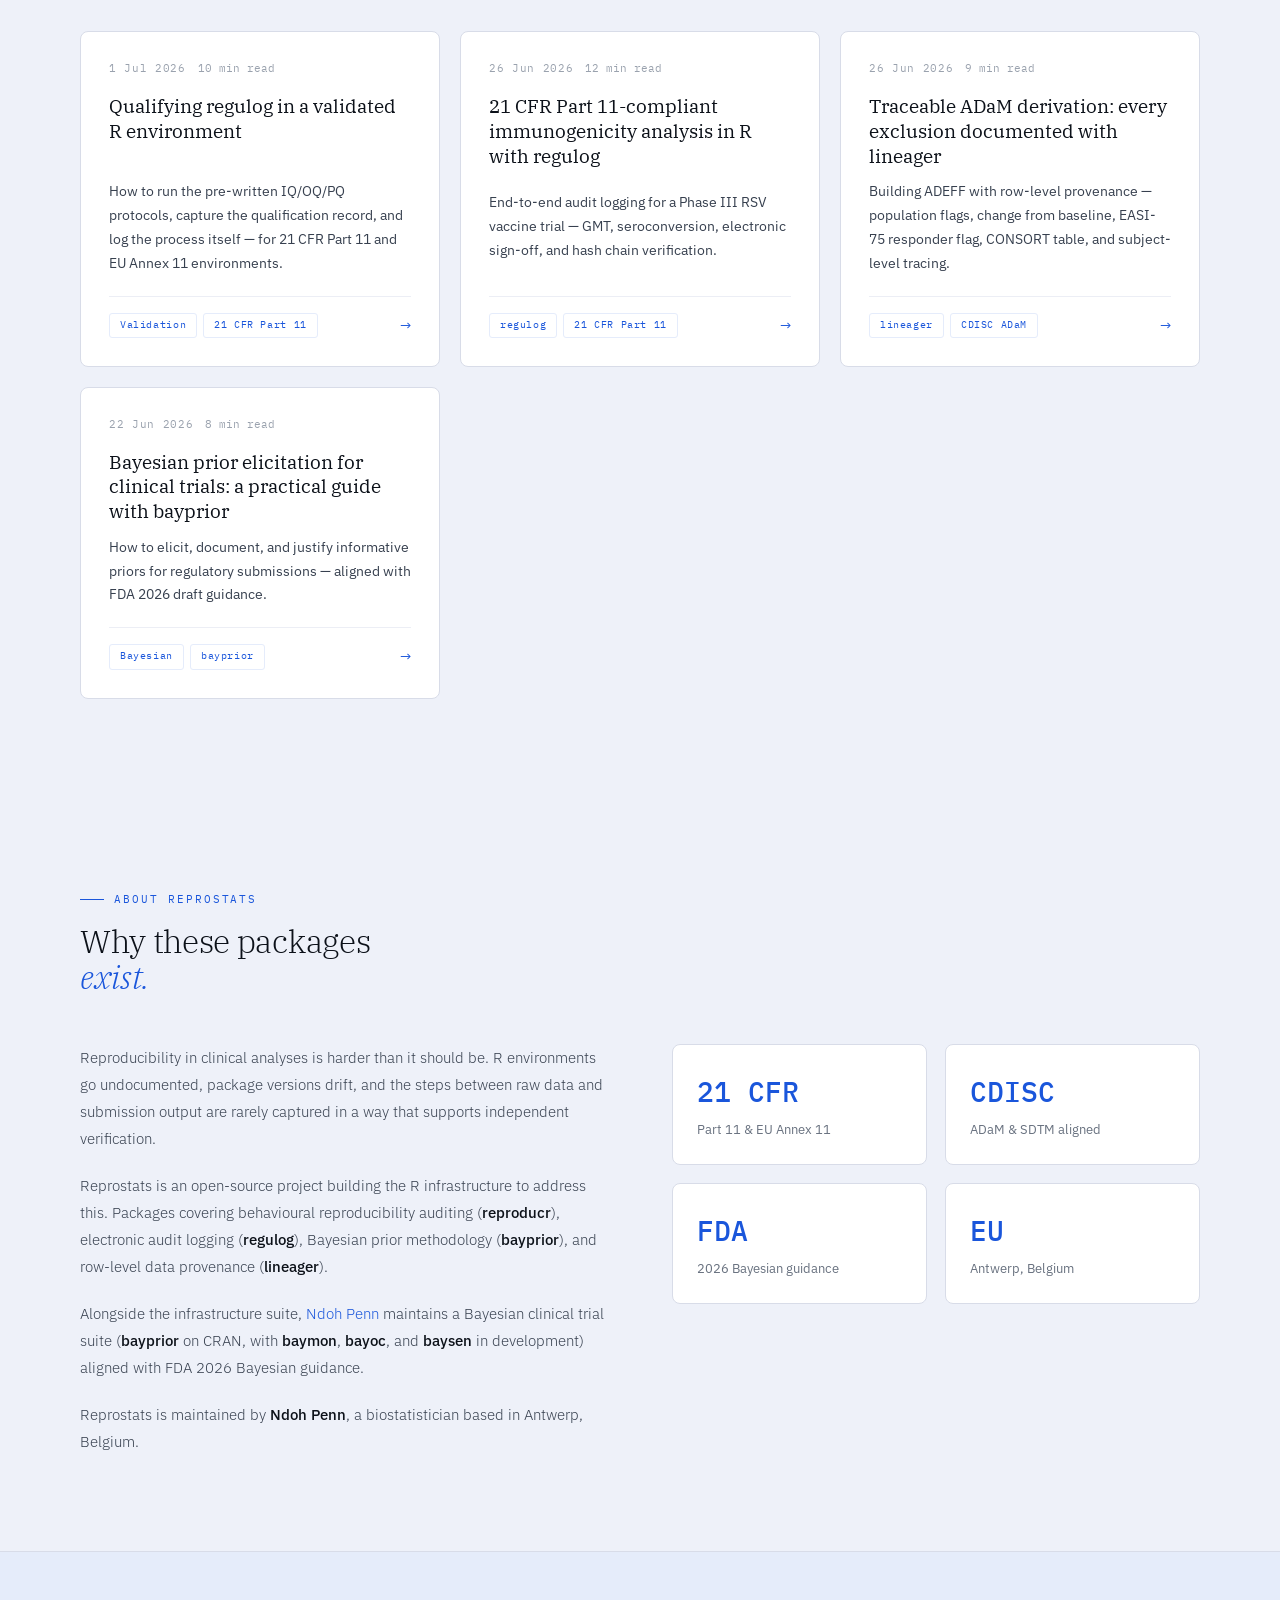
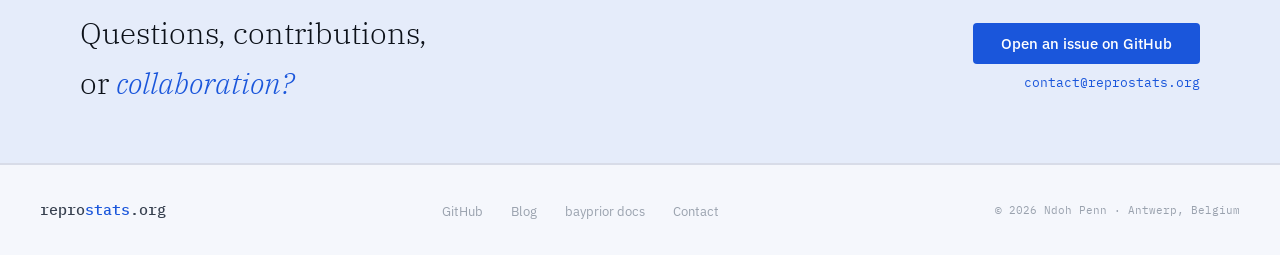
==== commit 510b00f8: "Update lineager status to CRAN" ====
--- a/index.html
+++ b/index.html
@@ -173,8 +173,8 @@
           <li>CONSORT-style disposition tables from derivation objects</li>
           <li>Subject-level trace across the full pipeline</li>
         </ul>
-        <div class="pkg-install"><span class="prompt">&gt; </span>pak::pak("repro-stats/lineager")</div>
-        <a href="https://github.com/repro-stats/lineager" class="pkg-link" target="_blank" rel="noopener">View on GitHub →</a>
+        <div class="pkg-install"><span class="prompt">&gt; </span>install.packages("lineager")</div>
+        <a href="https://reprostats.org/lineager/" class="pkg-link" target="_blank" rel="noopener">Docs &amp; source →</a>
       </div>
     </div>
 
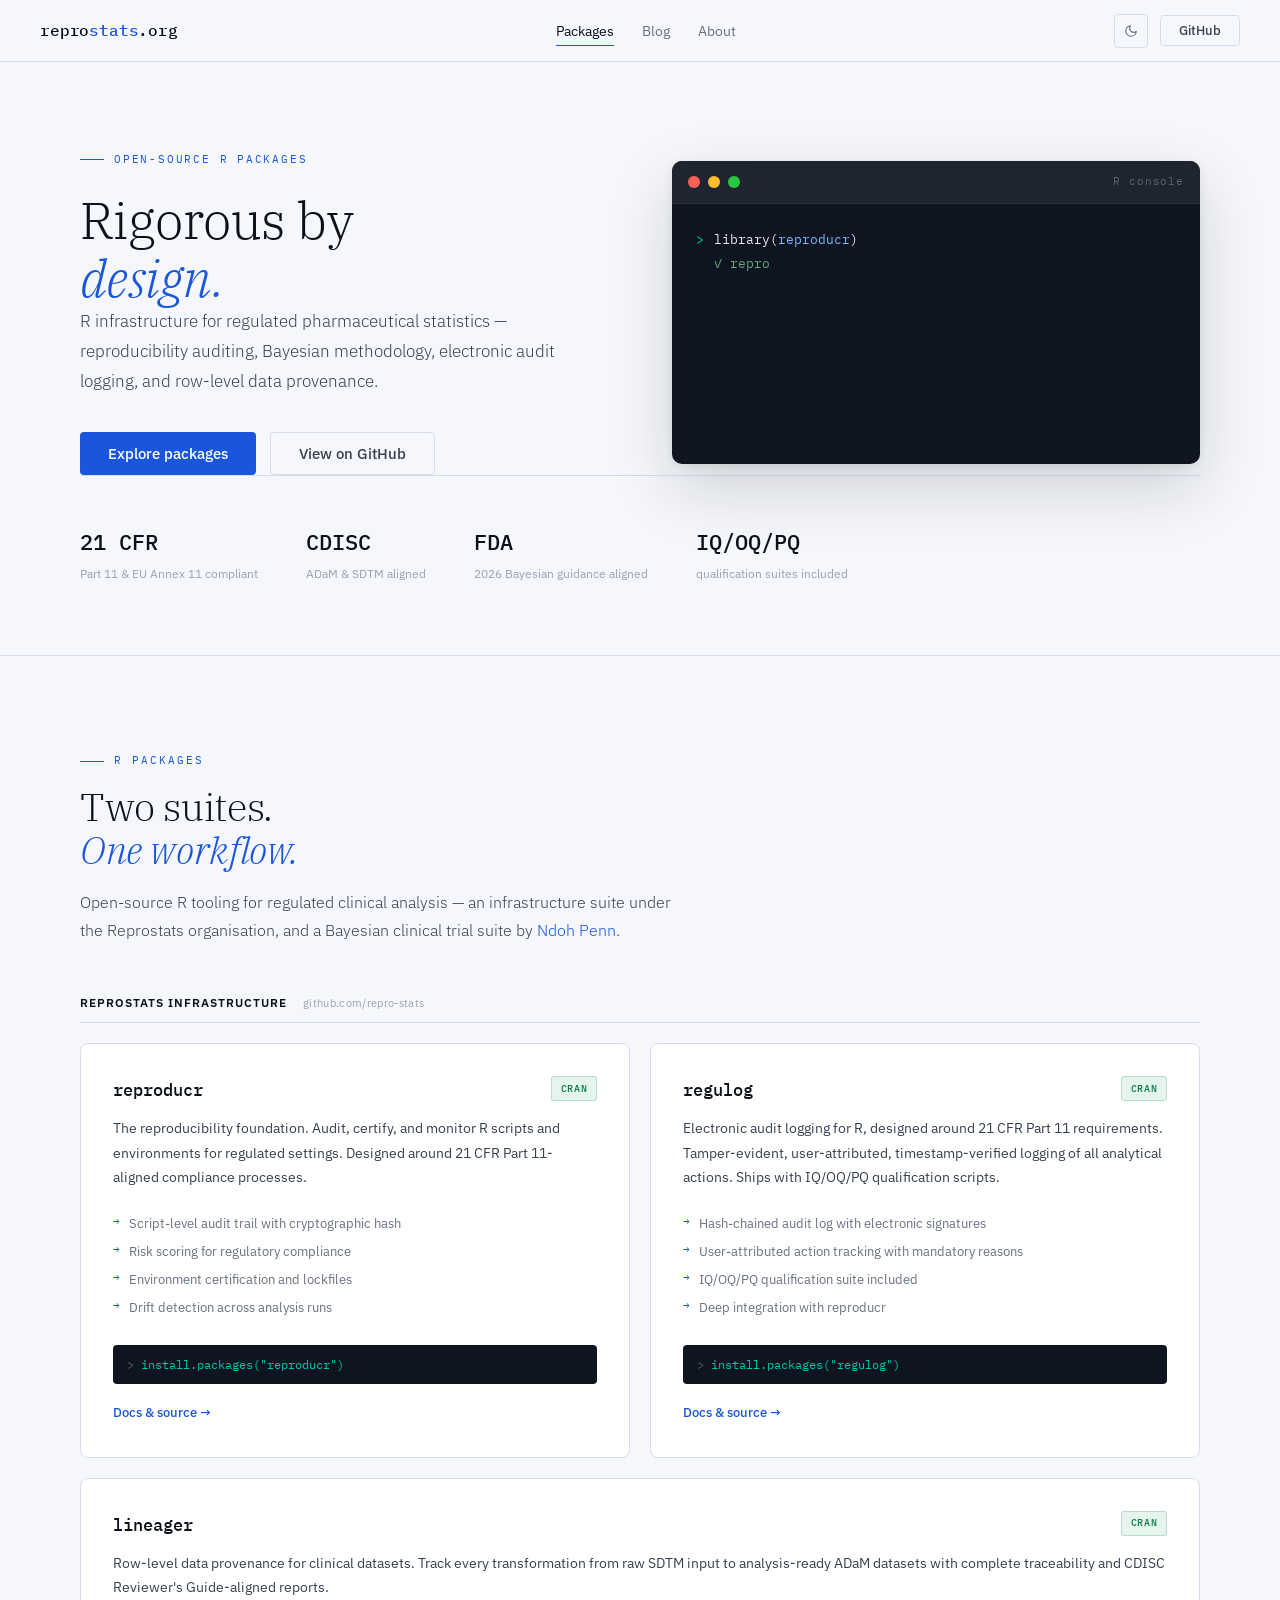
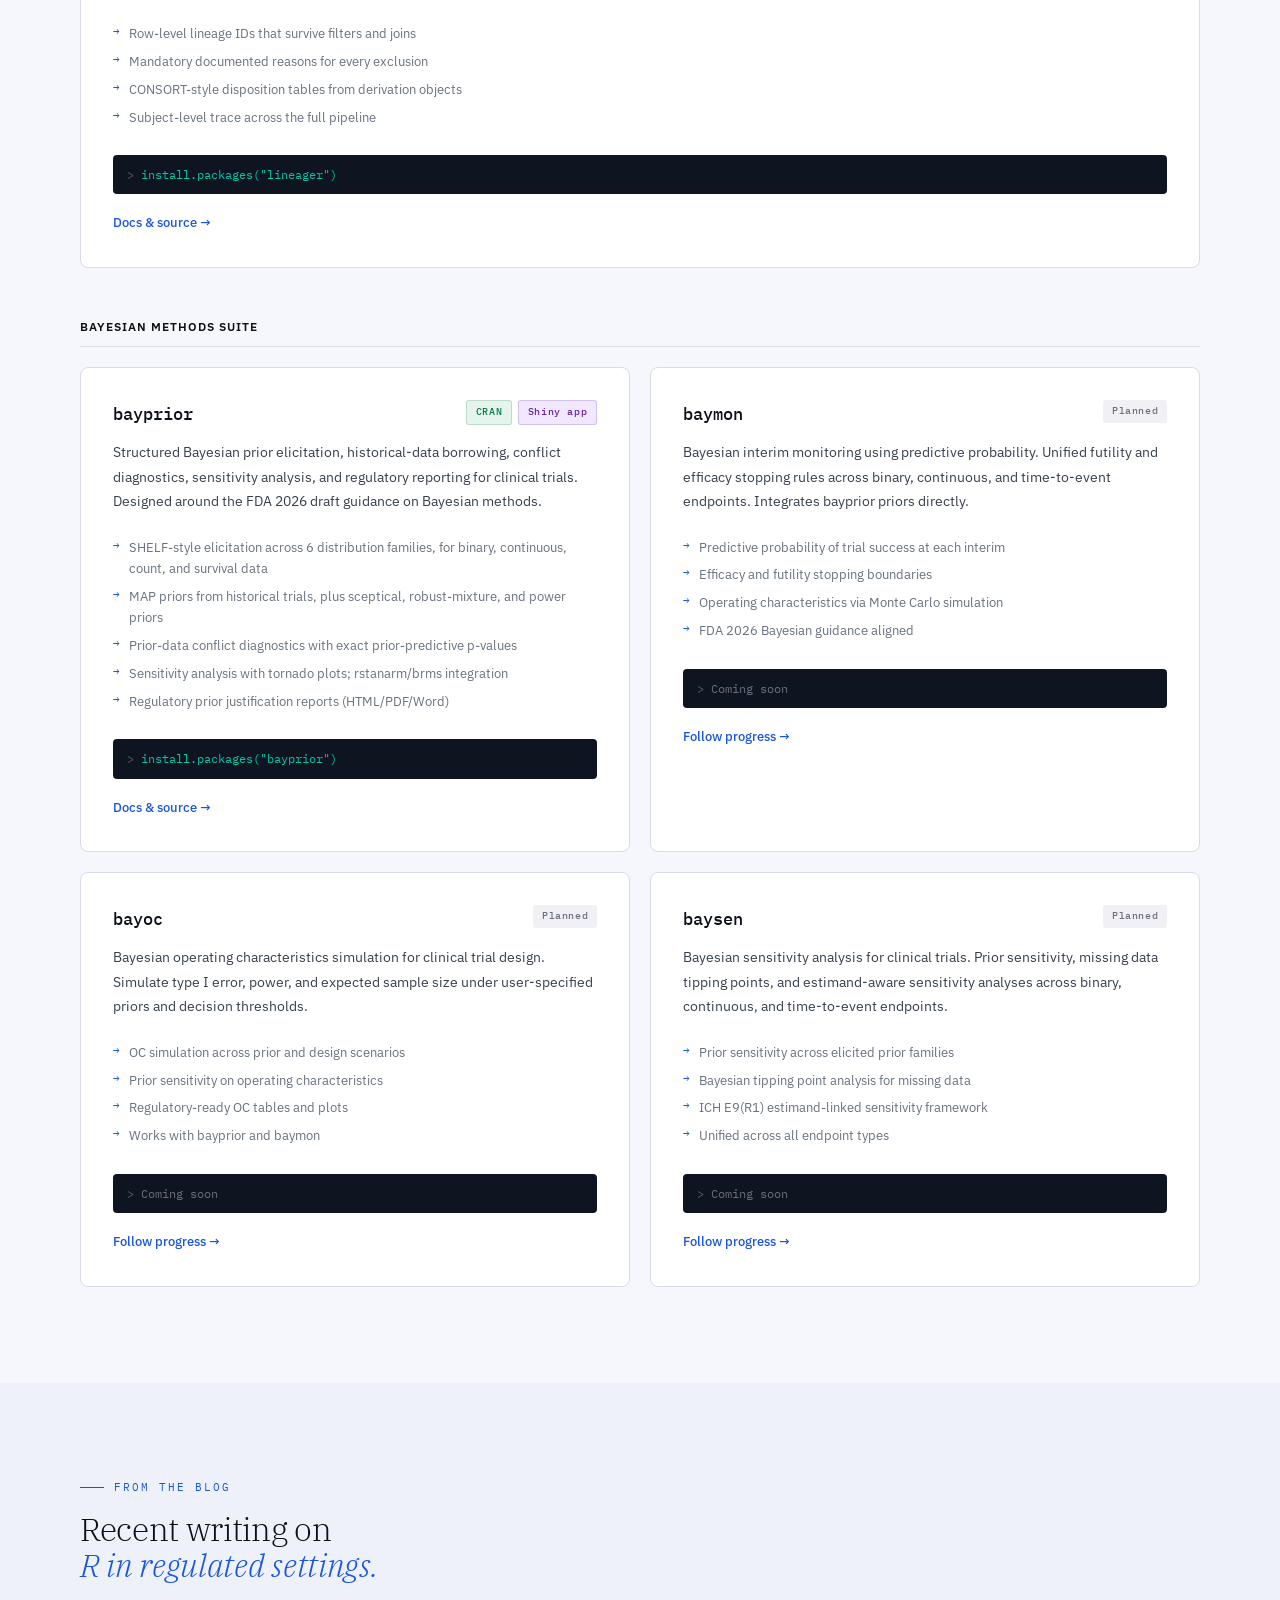
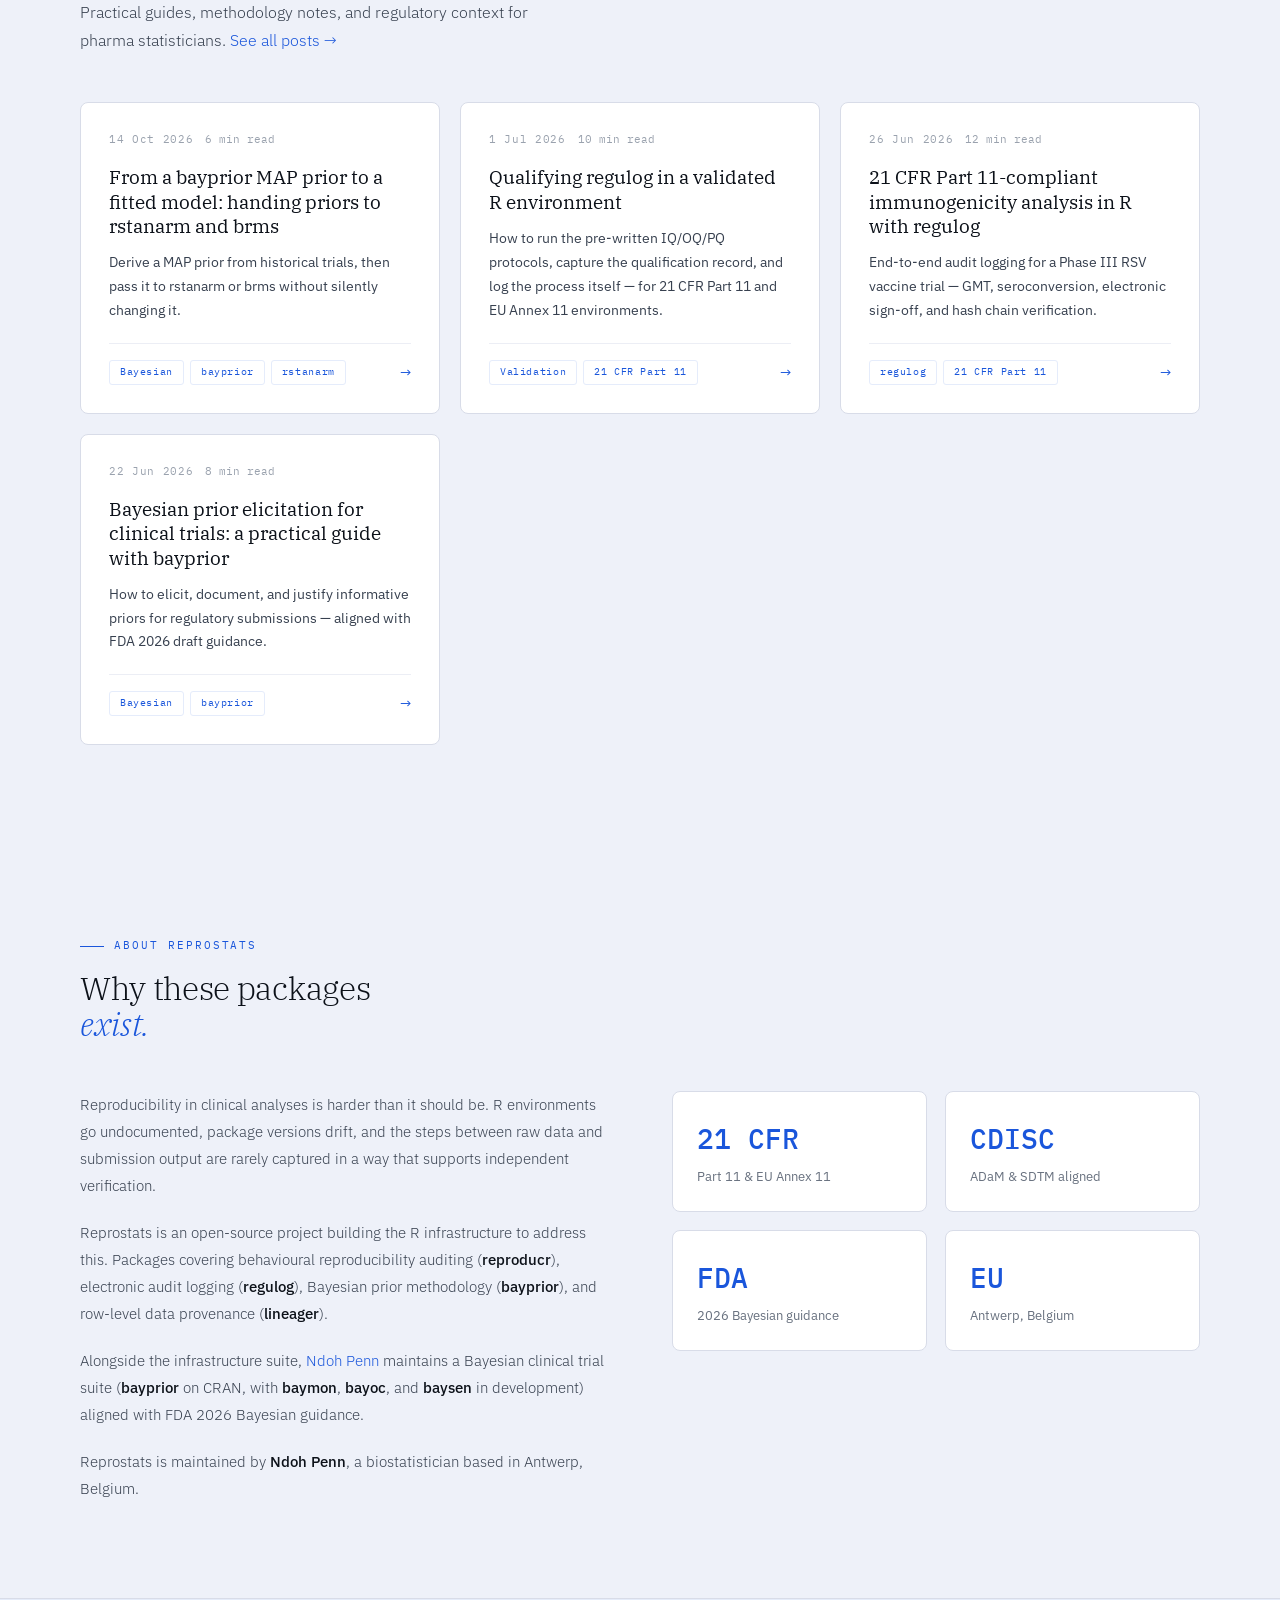
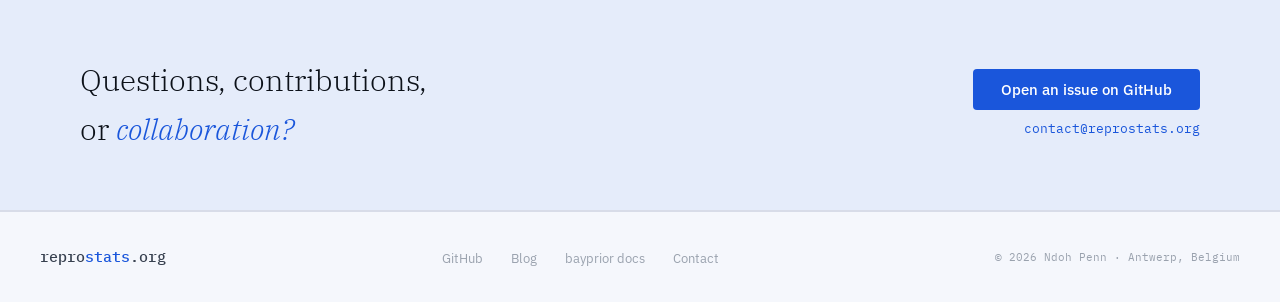
==== commit 18c9ecf0: "Update site for bayprior 0.4.0, add rstanarm/brms post" ====
--- a/index.html
+++ b/index.html
@@ -185,11 +185,12 @@
     <div class="pkg-grid">
       <div class="pkg-card reveal">
         <div class="pkg-header"><span class="pkg-name">bayprior</span><div class="pkg-badges"><span class="badge badge-cran">CRAN</span><span class="badge badge-shiny">Shiny app</span></div></div>
-        <p class="pkg-desc">Structured Bayesian prior elicitation, conflict diagnostics, sensitivity analysis, and regulatory reporting for clinical trials. Aligned with the FDA 2026 draft guidance on Bayesian methods.</p>
-        <ul class="pkg-feats">
-          <li>SHELF-style elicitation across 6 distribution families</li>
-          <li>Prior-data conflict diagnostics</li>
-          <li>Sensitivity analysis with tornado plots</li>
+        <p class="pkg-desc">Structured Bayesian prior elicitation, historical-data borrowing, conflict diagnostics, sensitivity analysis, and regulatory reporting for clinical trials. Designed around the FDA 2026 draft guidance on Bayesian methods.</p>
+        <ul class="pkg-feats">
+          <li>SHELF-style elicitation across 6 distribution families, for binary, continuous, count, and survival data</li>
+          <li>MAP priors from historical trials, plus sceptical, robust-mixture, and power priors</li>
+          <li>Prior-data conflict diagnostics with exact prior-predictive p-values</li>
+          <li>Sensitivity analysis with tornado plots; rstanarm/brms integration</li>
           <li>Regulatory prior justification reports (HTML/PDF/Word)</li>
         </ul>
         <div class="pkg-install"><span class="prompt">&gt; </span>install.packages("bayprior")</div>
@@ -244,6 +245,12 @@
     <h2 class="display display-md" style="margin-bottom:0.875rem">Recent writing on<br><em>R in regulated settings.</em></h2>
     <p style="font-size:1rem;color:var(--ink-mid);max-width:480px;line-height:1.75;font-weight:300;margin-bottom:3rem">Practical guides, methodology notes, and regulatory context for pharma statisticians. <a href="blog.html" style="color:var(--accent)">See all posts →</a></p>
     <div class="blog-grid reveal">
+      <a href="blog/bayprior-rstanarm-brms.html" class="blog-card">
+        <div class="blog-meta"><span class="blog-date">14 Oct 2026</span><span class="blog-read">6 min read</span></div>
+        <h3>From a bayprior MAP prior to a fitted model: handing priors to rstanarm and brms</h3>
+        <p>Derive a MAP prior from historical trials, then pass it to rstanarm or brms without silently changing it.</p>
+        <div class="blog-card-footer"><div class="blog-tags"><span class="tag">Bayesian</span><span class="tag">bayprior</span><span class="tag">rstanarm</span></div><span class="blog-arrow">→</span></div>
+      </a>
       <a href="blog/qualifying-regulog-validated-environment.html" class="blog-card">
         <div class="blog-meta"><span class="blog-date">1 Jul 2026</span><span class="blog-read">10 min read</span></div>
         <h3>Qualifying regulog in a validated R environment</h3>
@@ -255,12 +262,6 @@
         <h3>21 CFR Part 11-compliant immunogenicity analysis in R with regulog</h3>
         <p>End-to-end audit logging for a Phase III RSV vaccine trial — GMT, seroconversion, electronic sign-off, and hash chain verification.</p>
         <div class="blog-card-footer"><div class="blog-tags"><span class="tag">regulog</span><span class="tag">21 CFR Part 11</span></div><span class="blog-arrow">→</span></div>
-      </a>
-      <a href="blog/lineager-dermatology.html" class="blog-card">
-        <div class="blog-meta"><span class="blog-date">26 Jun 2026</span><span class="blog-read">9 min read</span></div>
-        <h3>Traceable ADaM derivation: every exclusion documented with lineager</h3>
-        <p>Building ADEFF with row-level provenance — population flags, change from baseline, EASI-75 responder flag, CONSORT table, and subject-level tracing.</p>
-        <div class="blog-card-footer"><div class="blog-tags"><span class="tag">lineager</span><span class="tag">CDISC ADaM</span></div><span class="blog-arrow">→</span></div>
       </a>
       <a href="blog/bayesian-priors-clinical-trials.html" class="blog-card">
         <div class="blog-meta"><span class="blog-date">22 Jun 2026</span><span class="blog-read">8 min read</span></div>
@@ -321,4 +322,4 @@
 
 <script src="main.js"></script>
 </body>
-</html>
+</html>
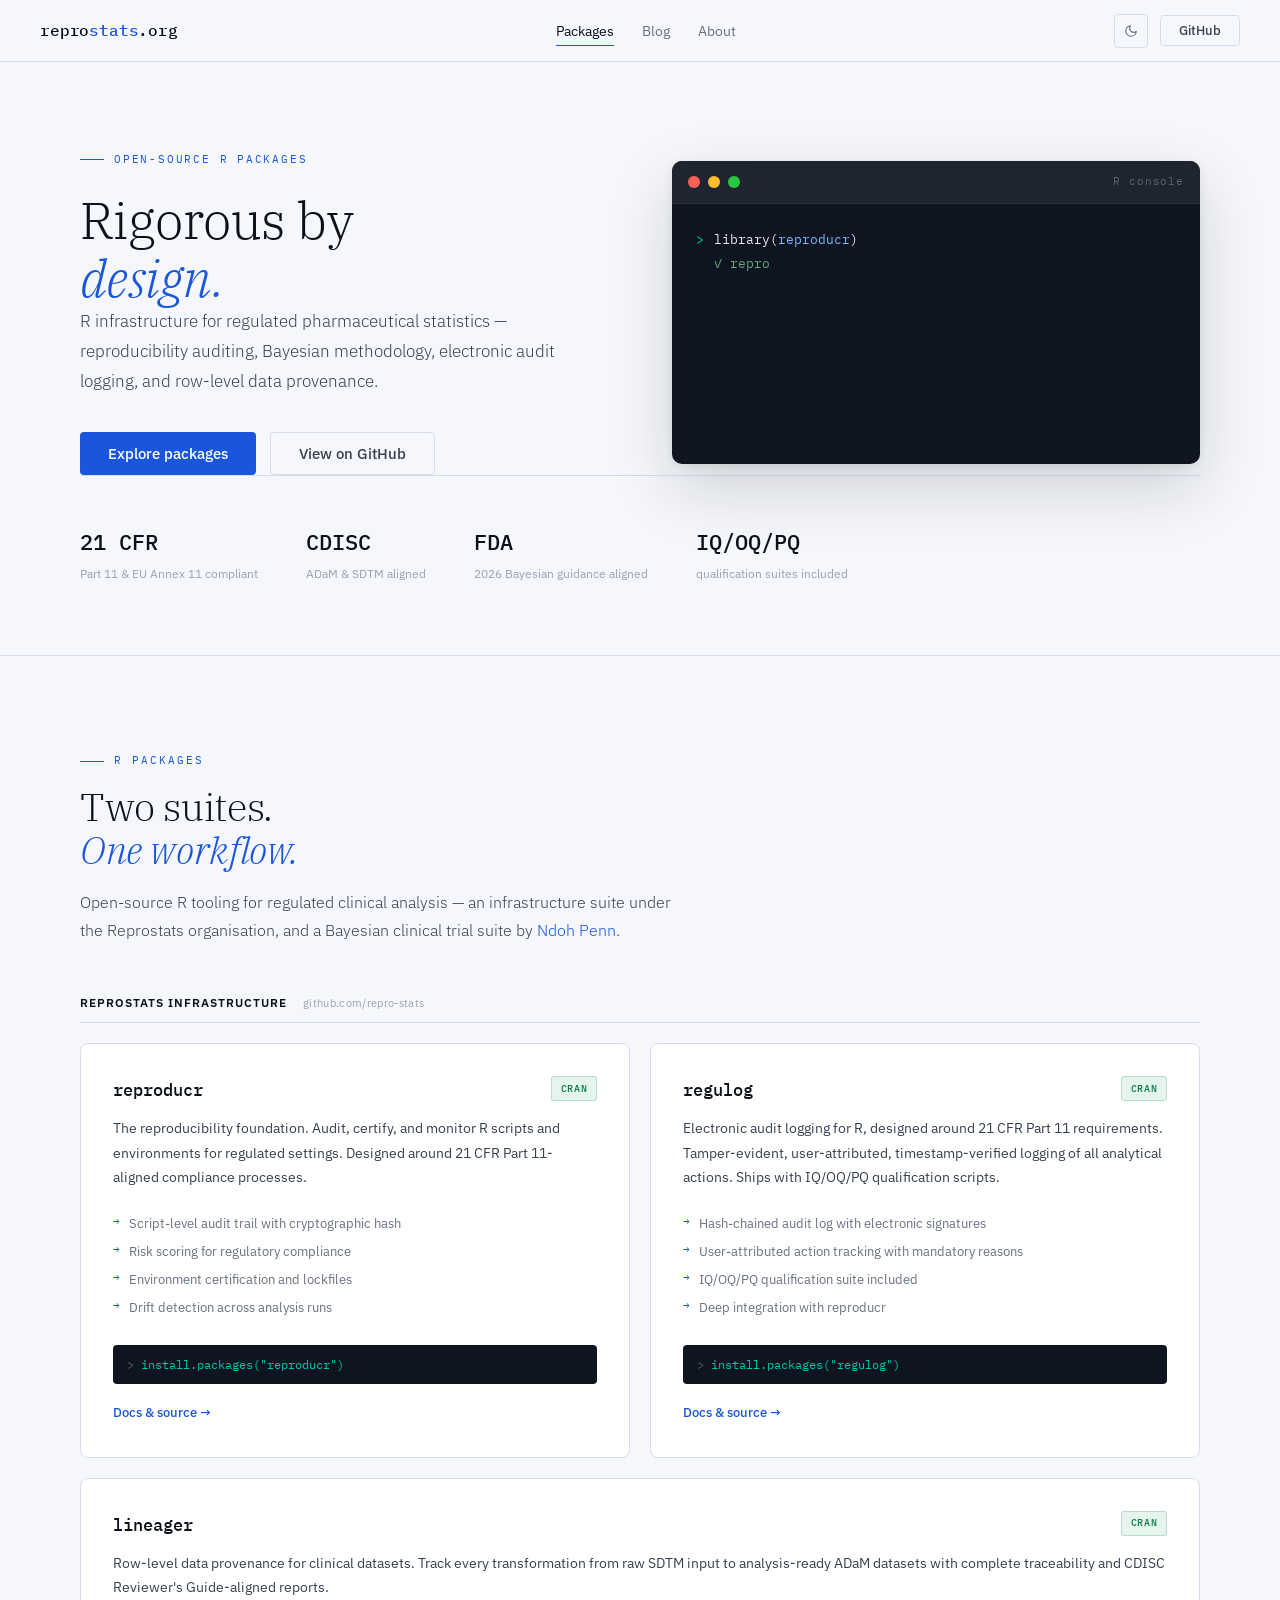
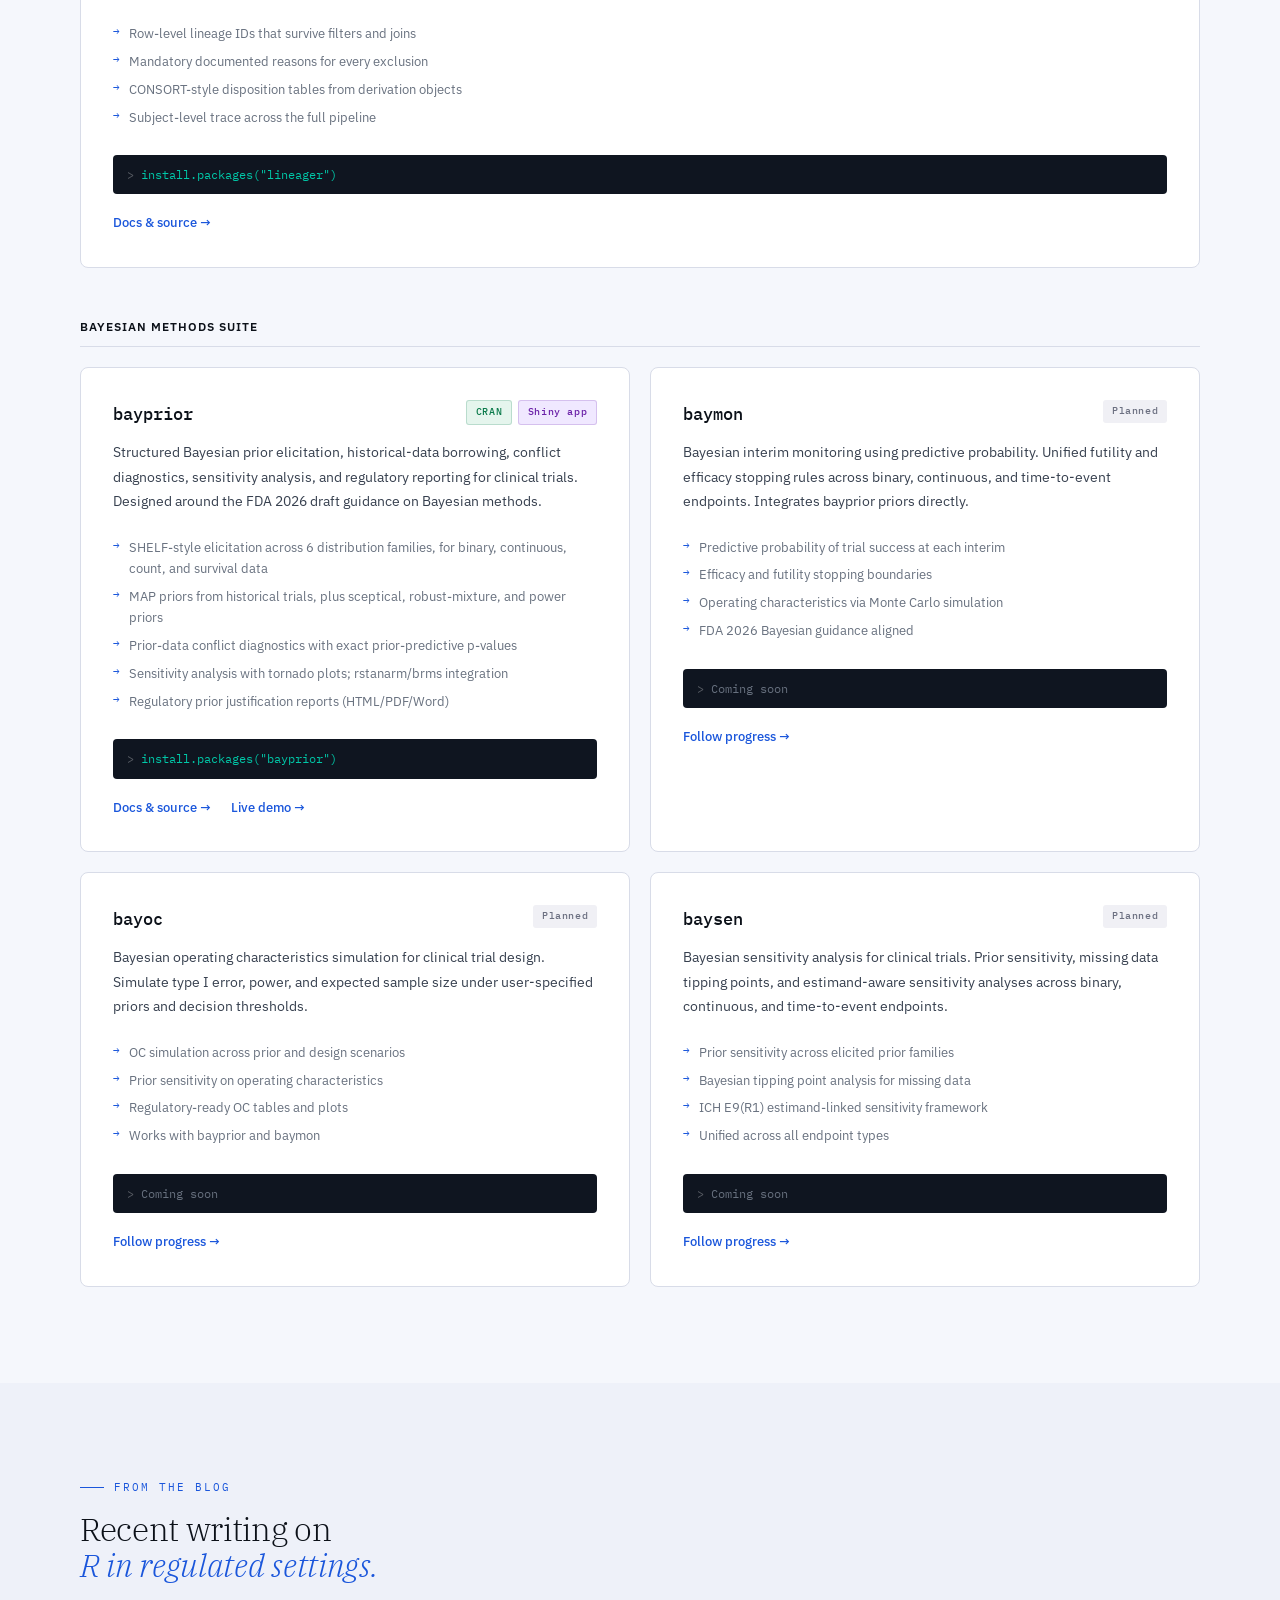
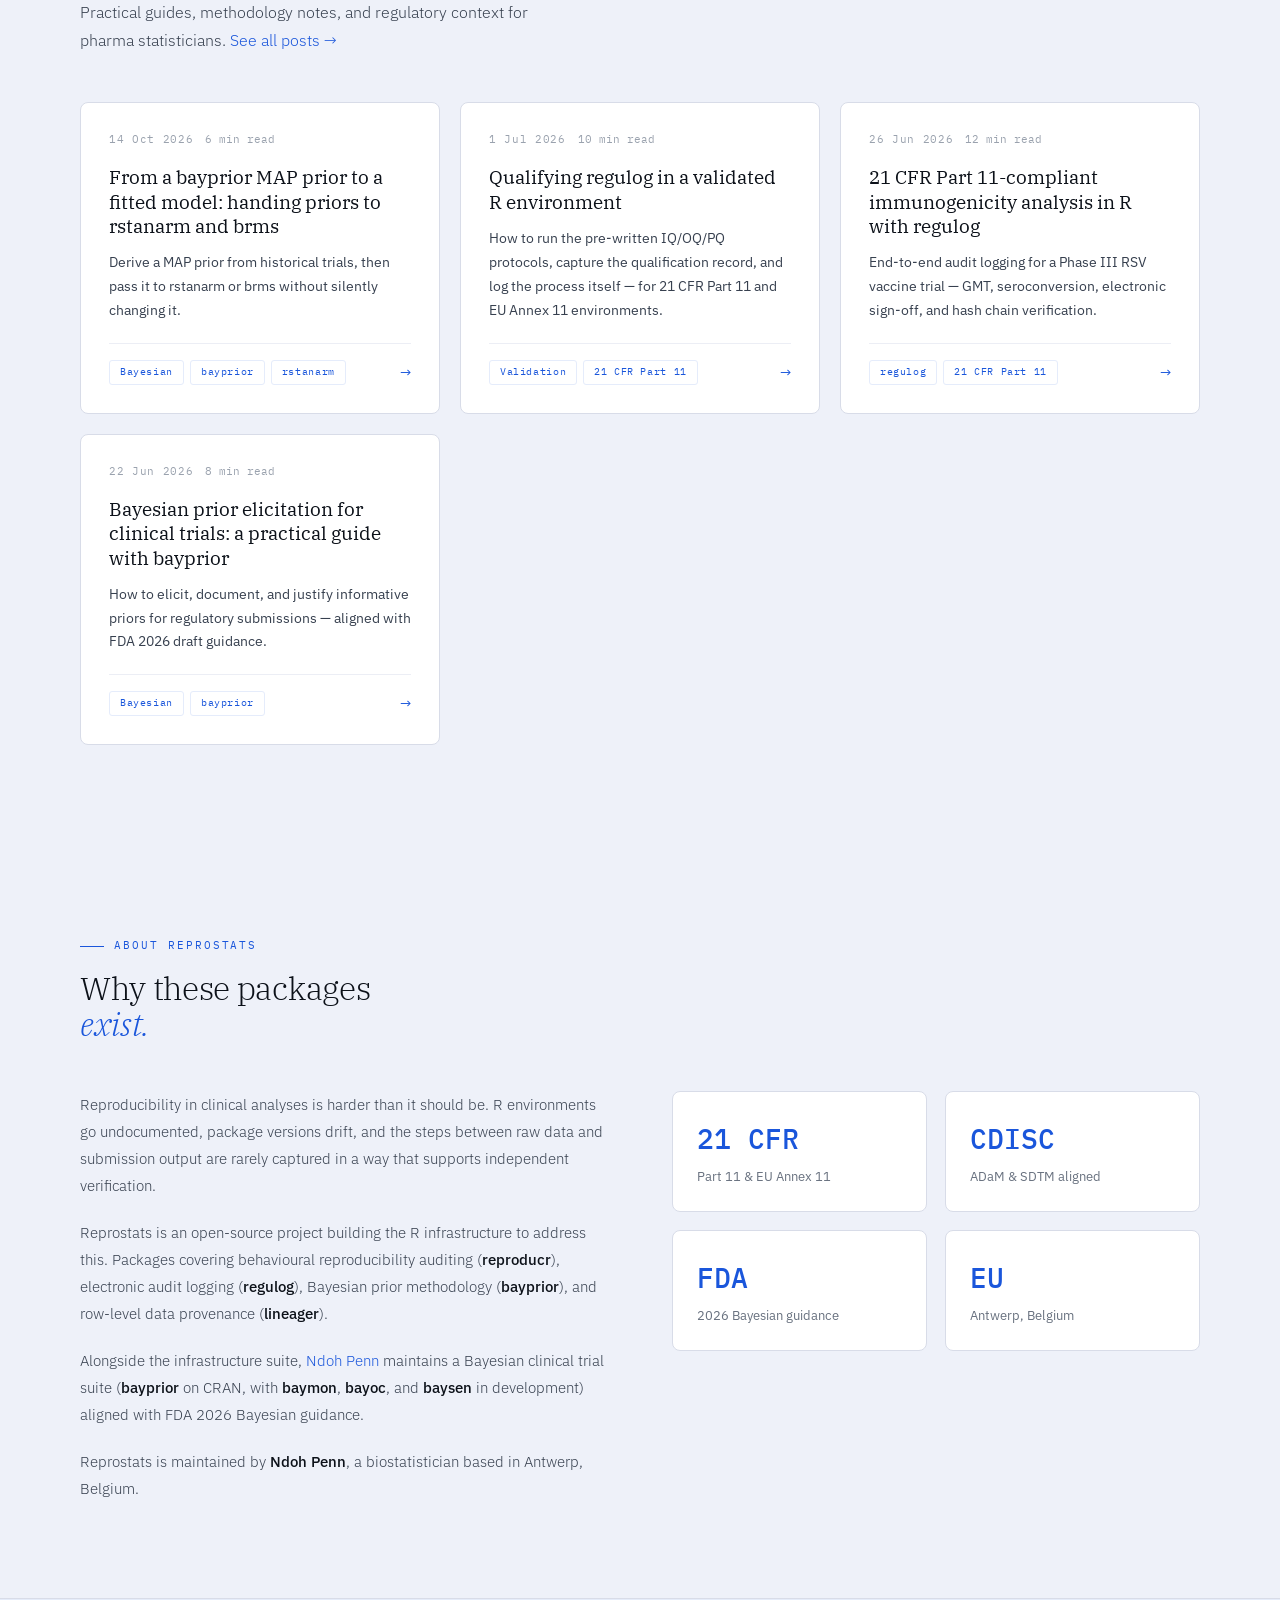
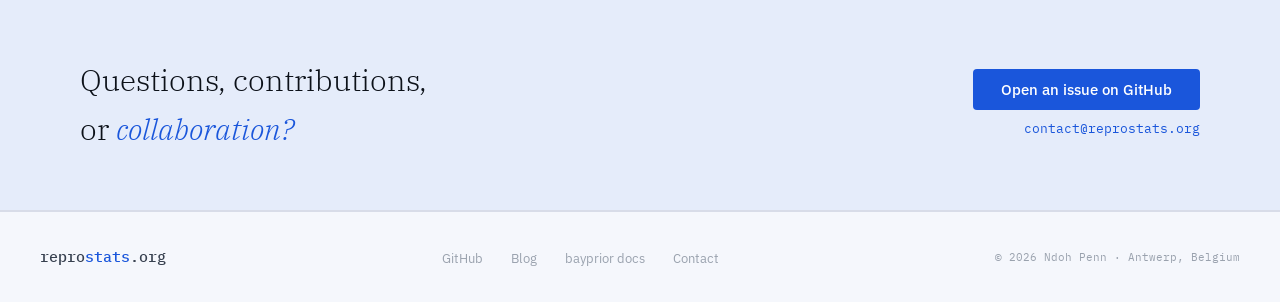
==== commit 8d3cac8f: "add shiny app links for bayprior" ====
--- a/index.html
+++ b/index.html
@@ -195,6 +195,7 @@
         </ul>
         <div class="pkg-install"><span class="prompt">&gt; </span>install.packages("bayprior")</div>
         <a href="https://ndohpenngit.github.io/bayprior/" class="pkg-link" target="_blank" rel="noopener">Docs &amp; source →</a>
+        <a href="https://ndohpenn-bayprior.share.connect.posit.cloud" class="pkg-link" target="_blank" rel="noopener" style="margin-left:1rem">Live demo →</a>
       </div>
 
       <div class="pkg-card reveal reveal-d1">
